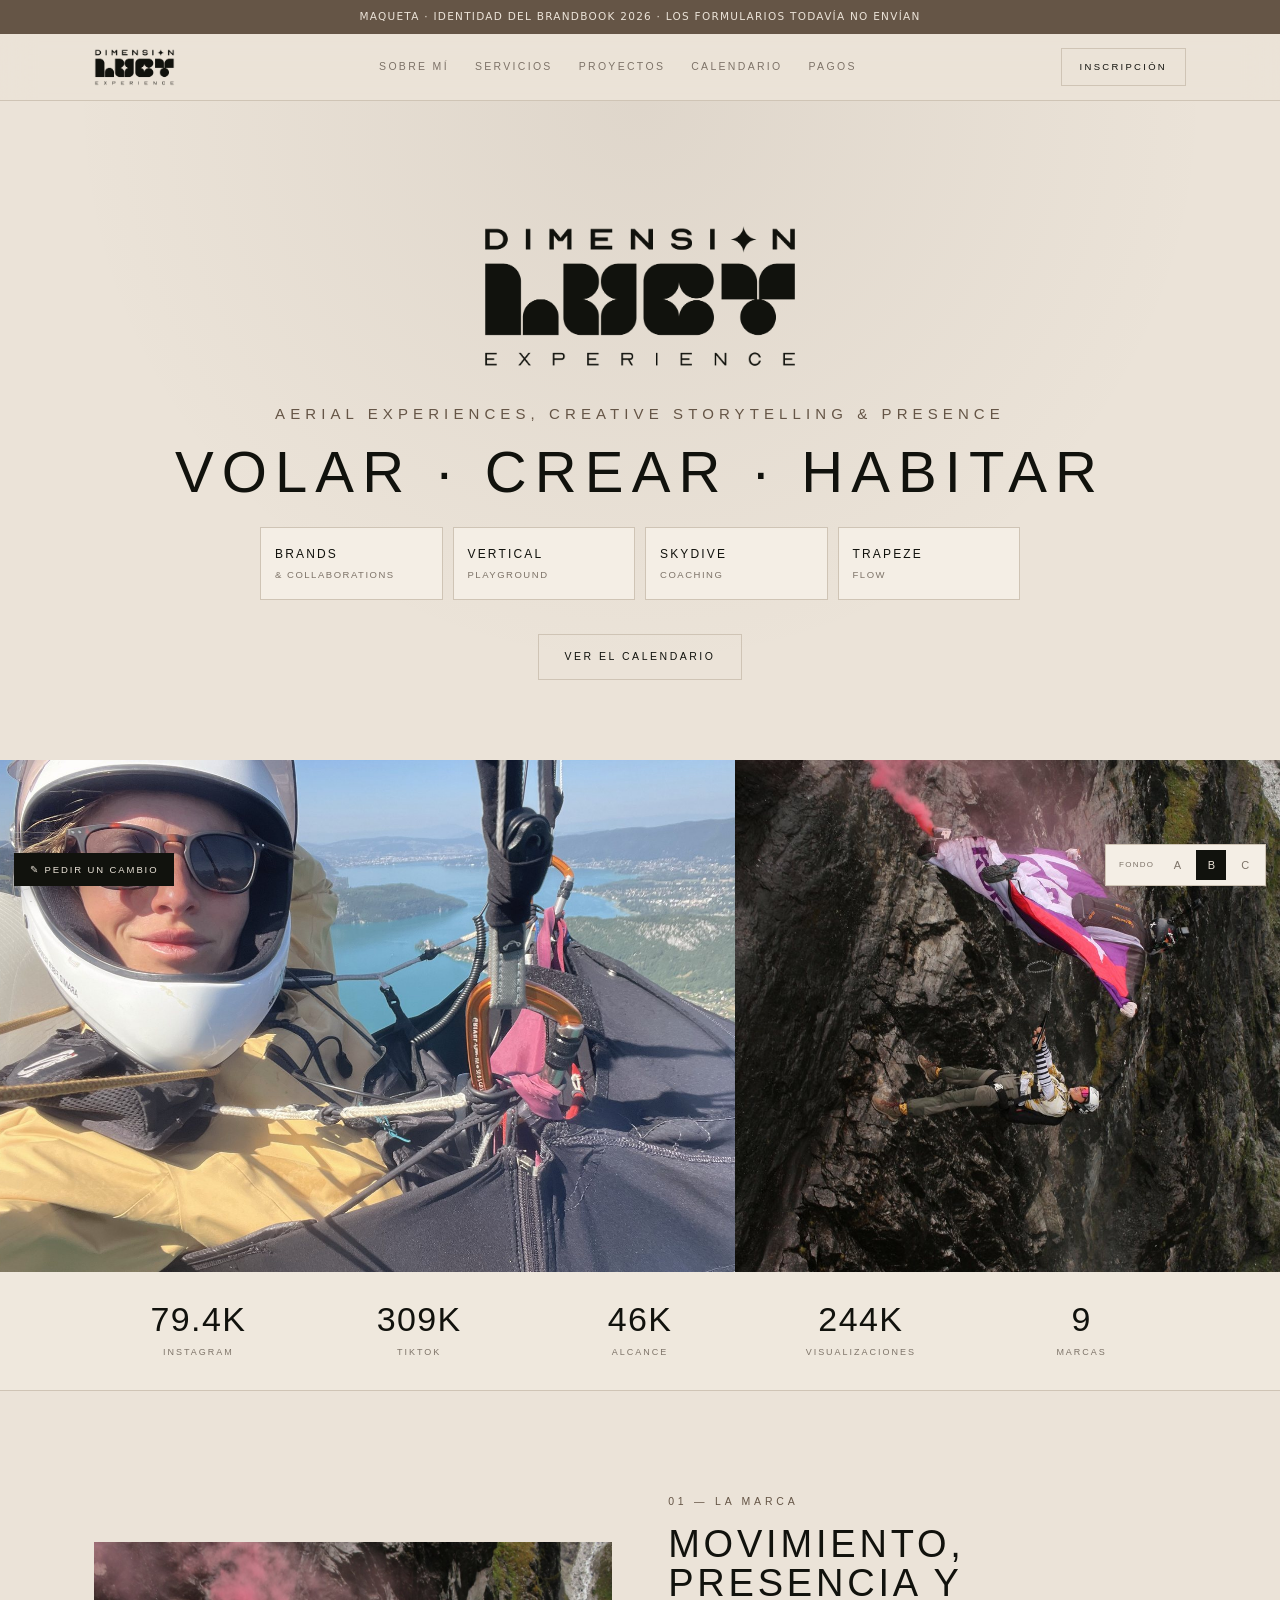
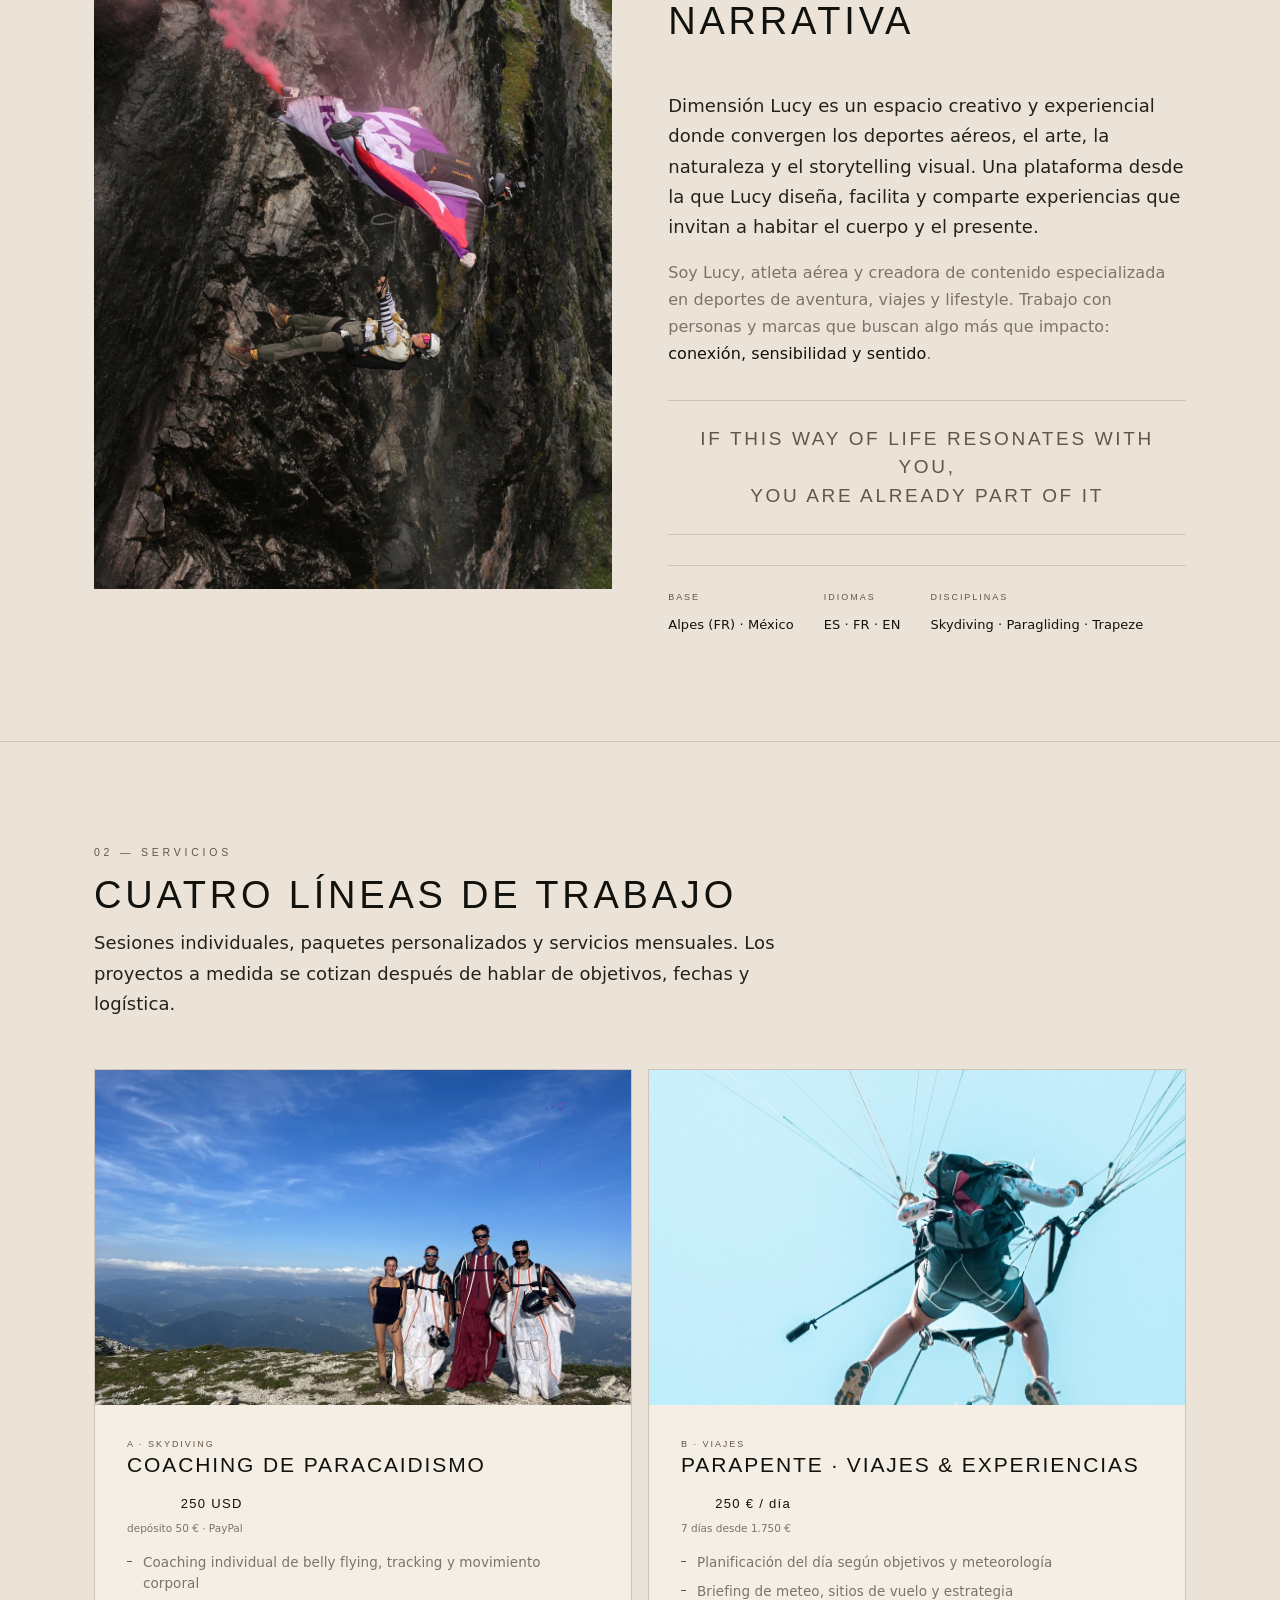
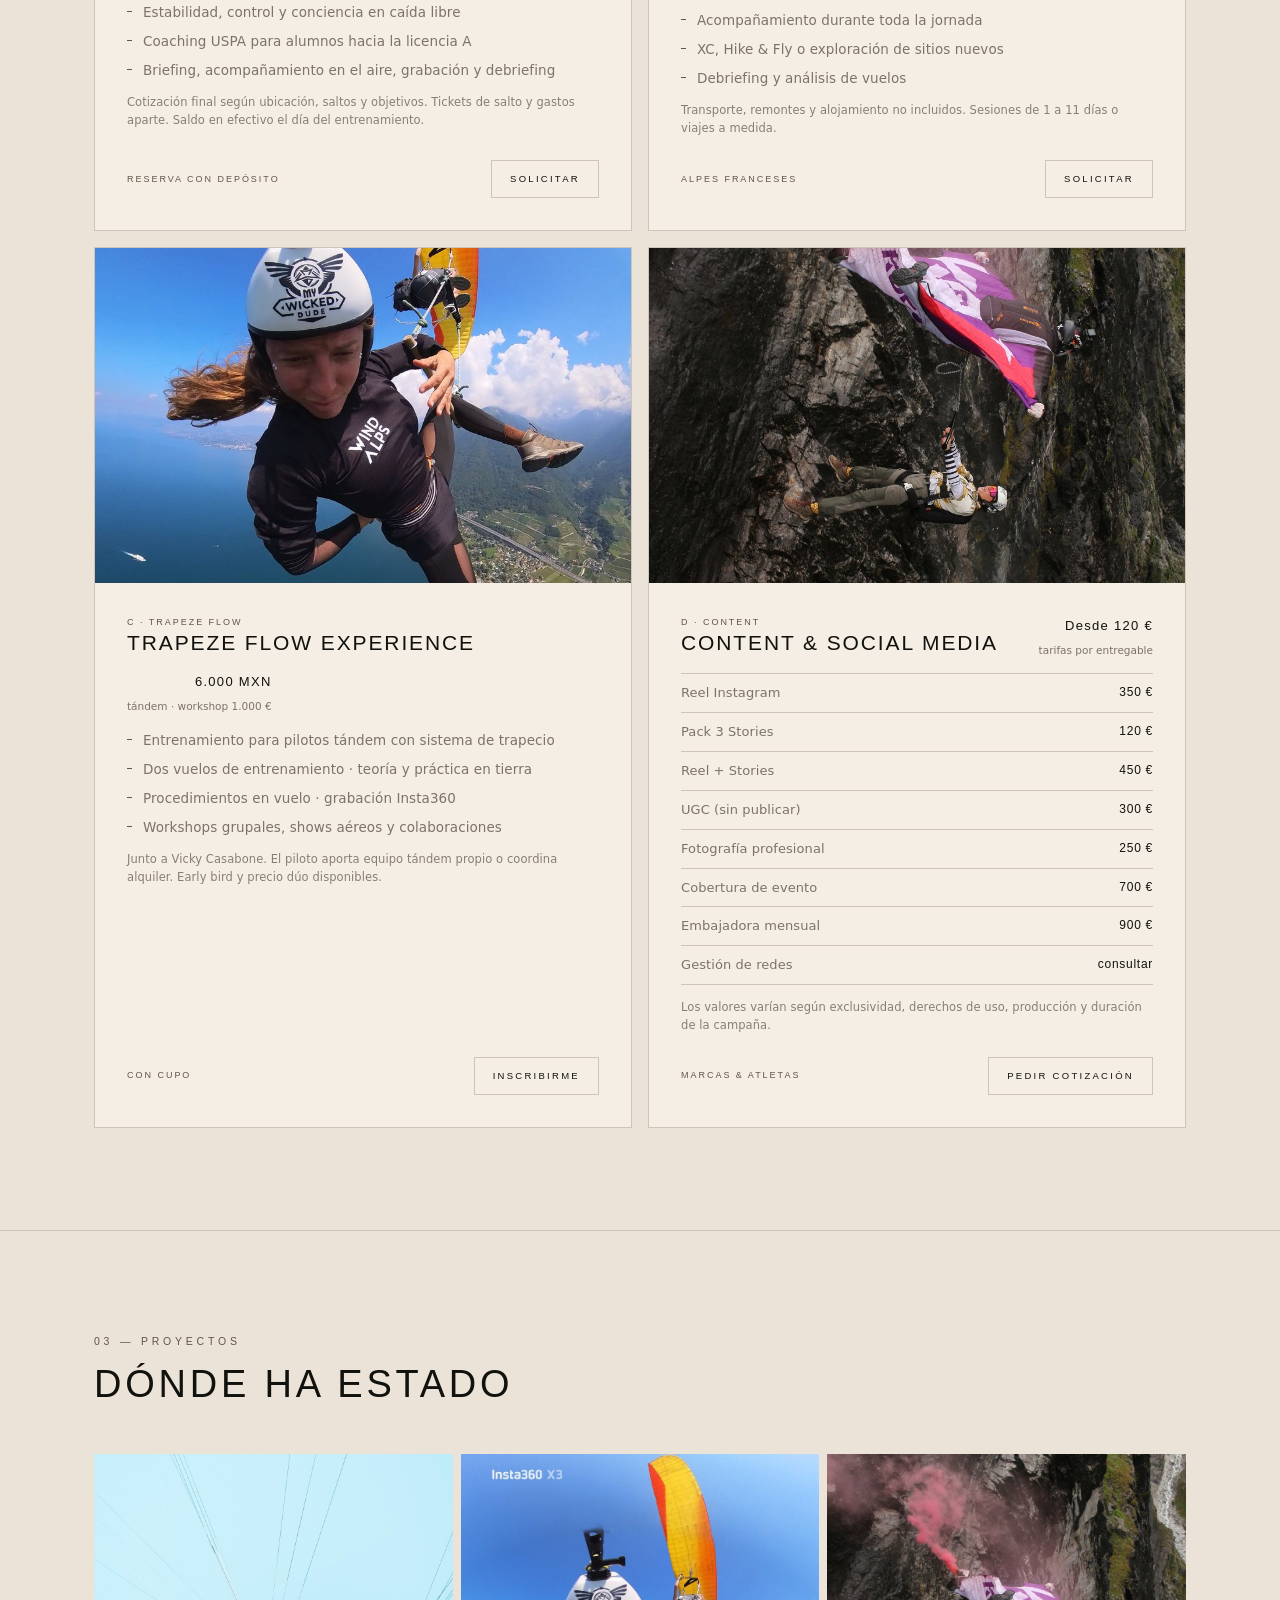
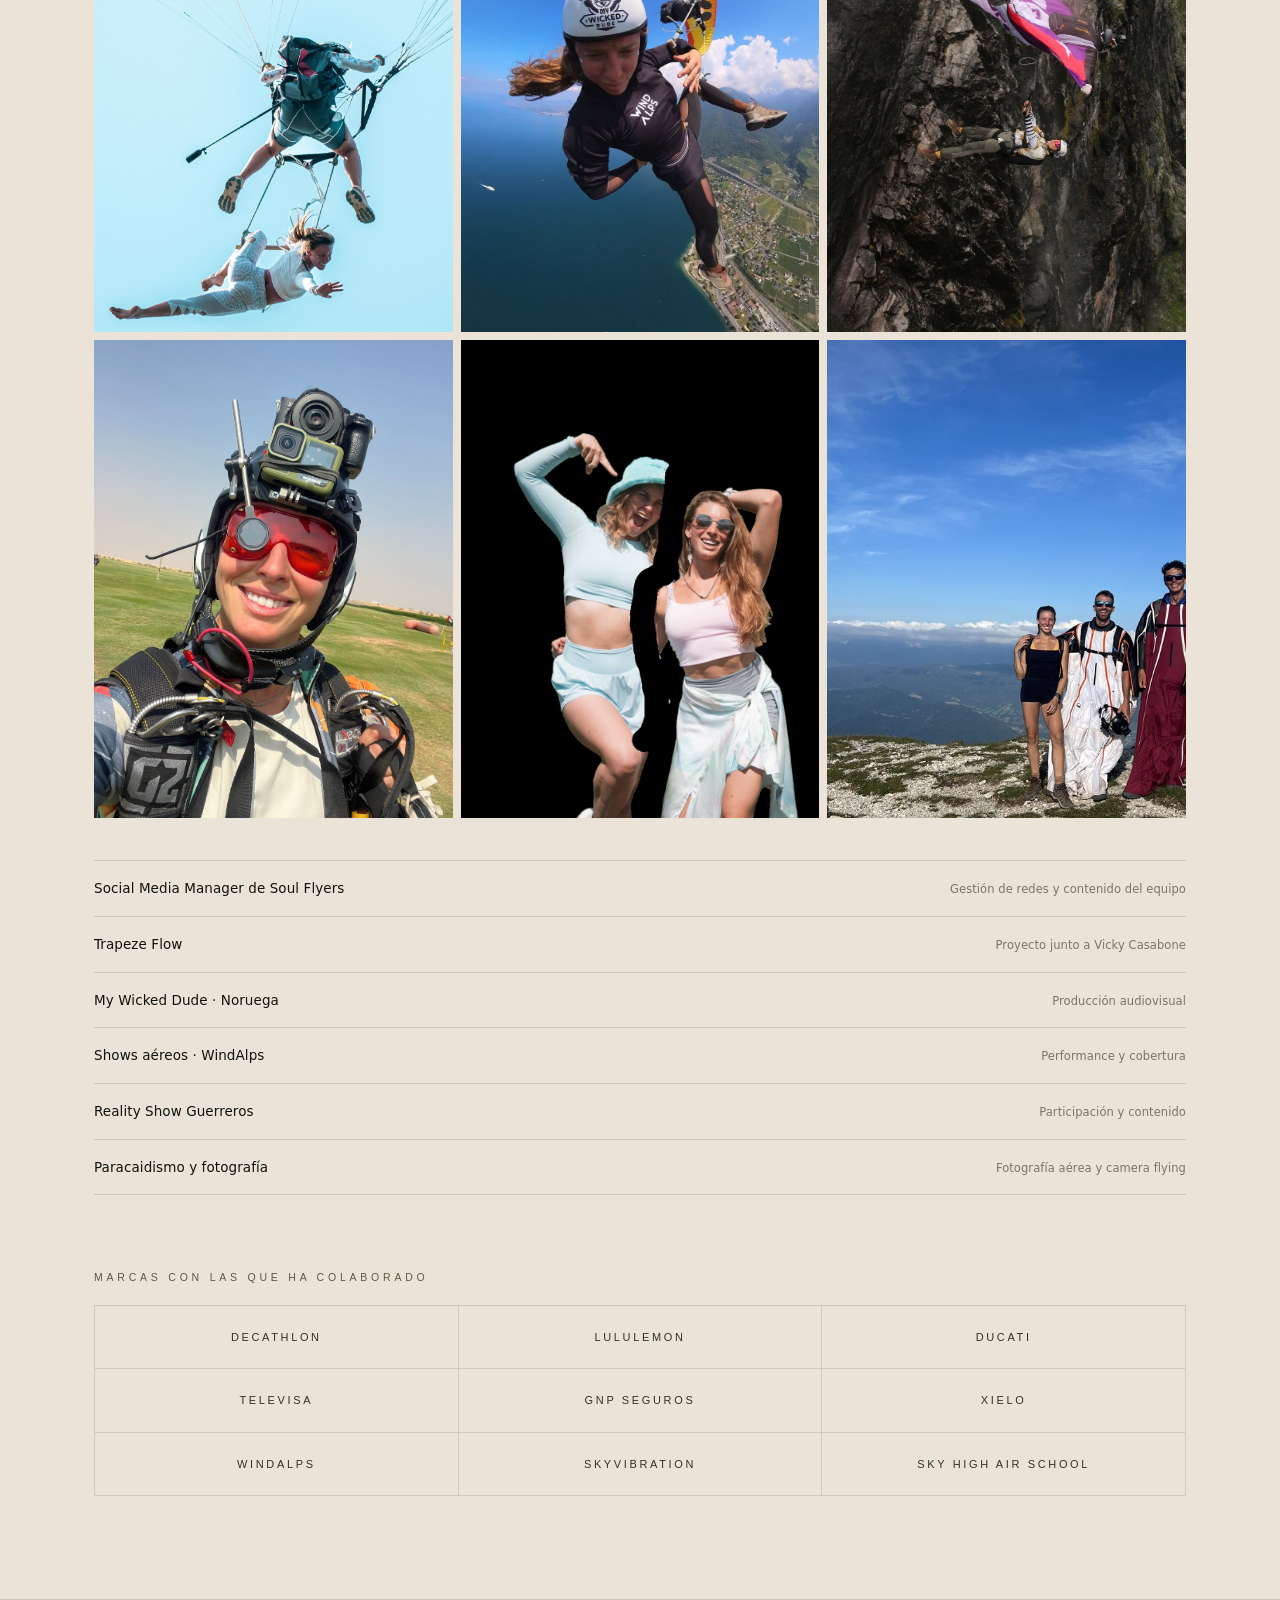
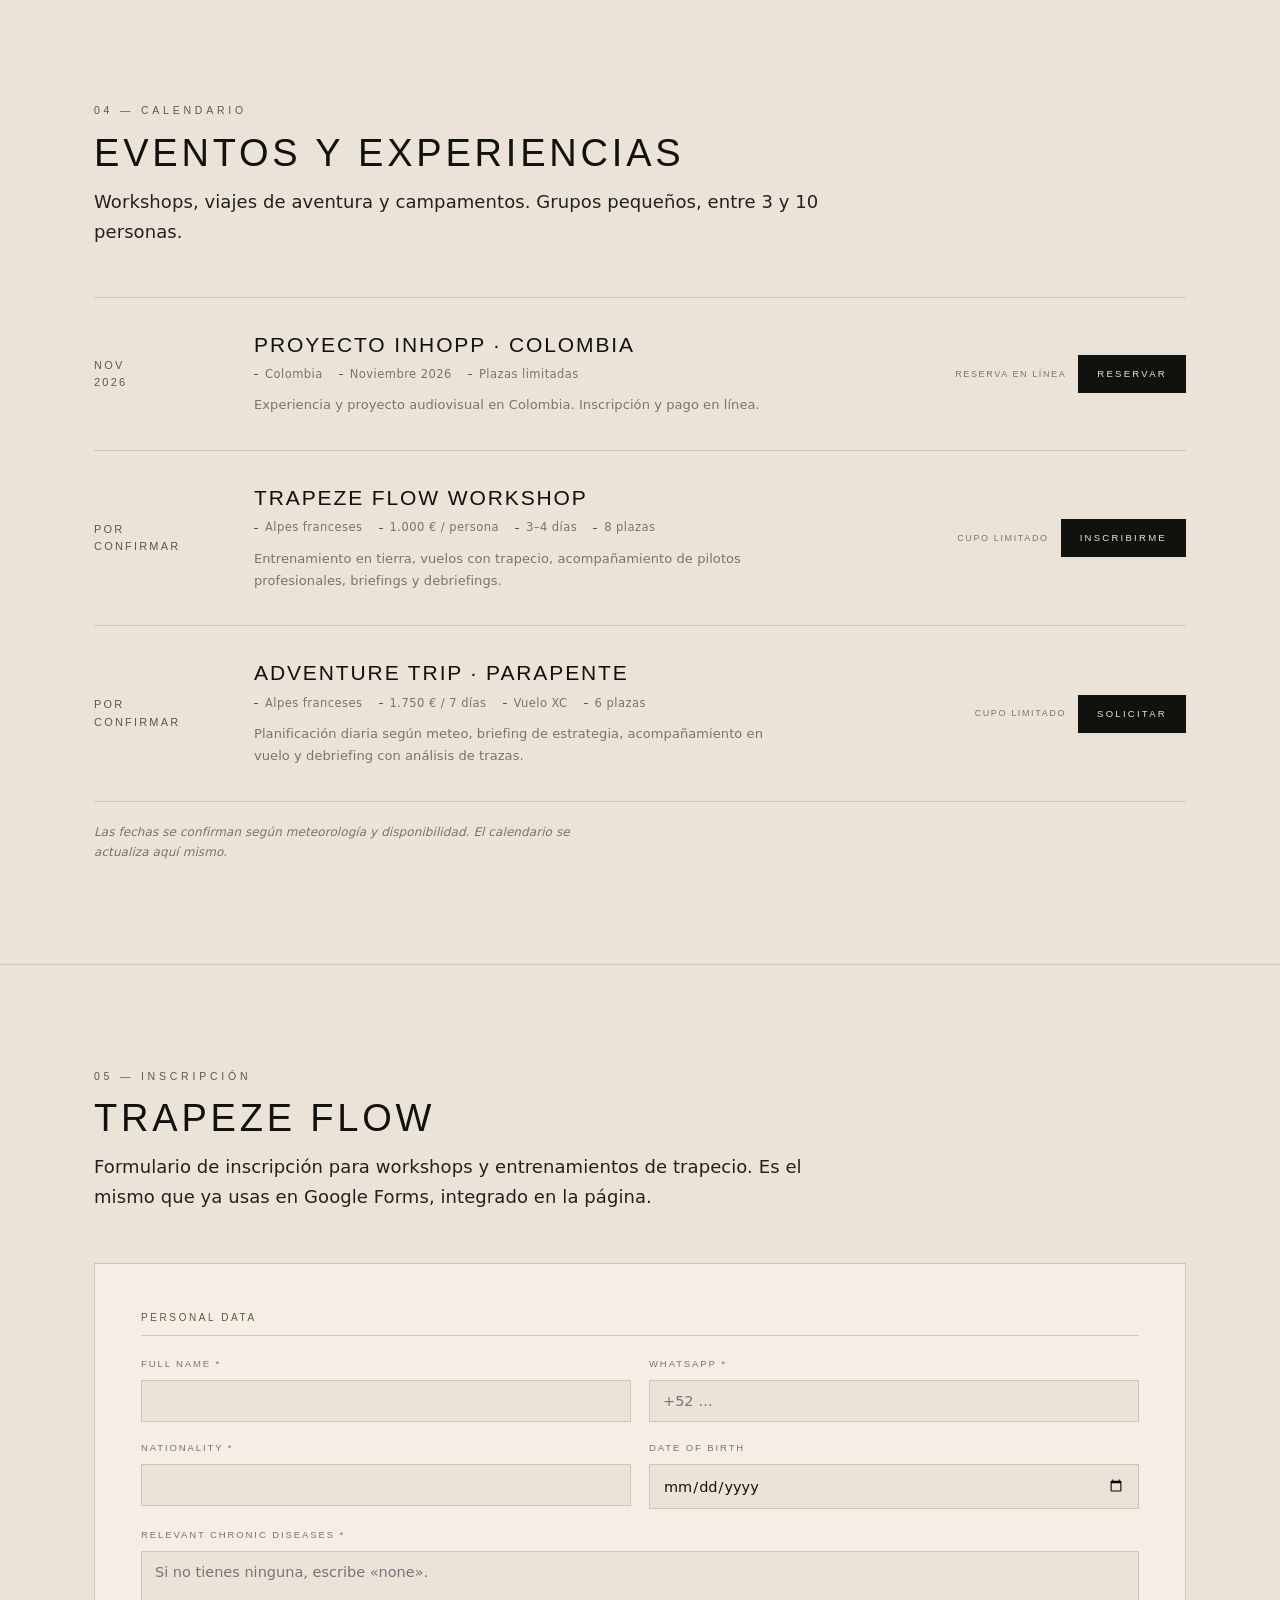
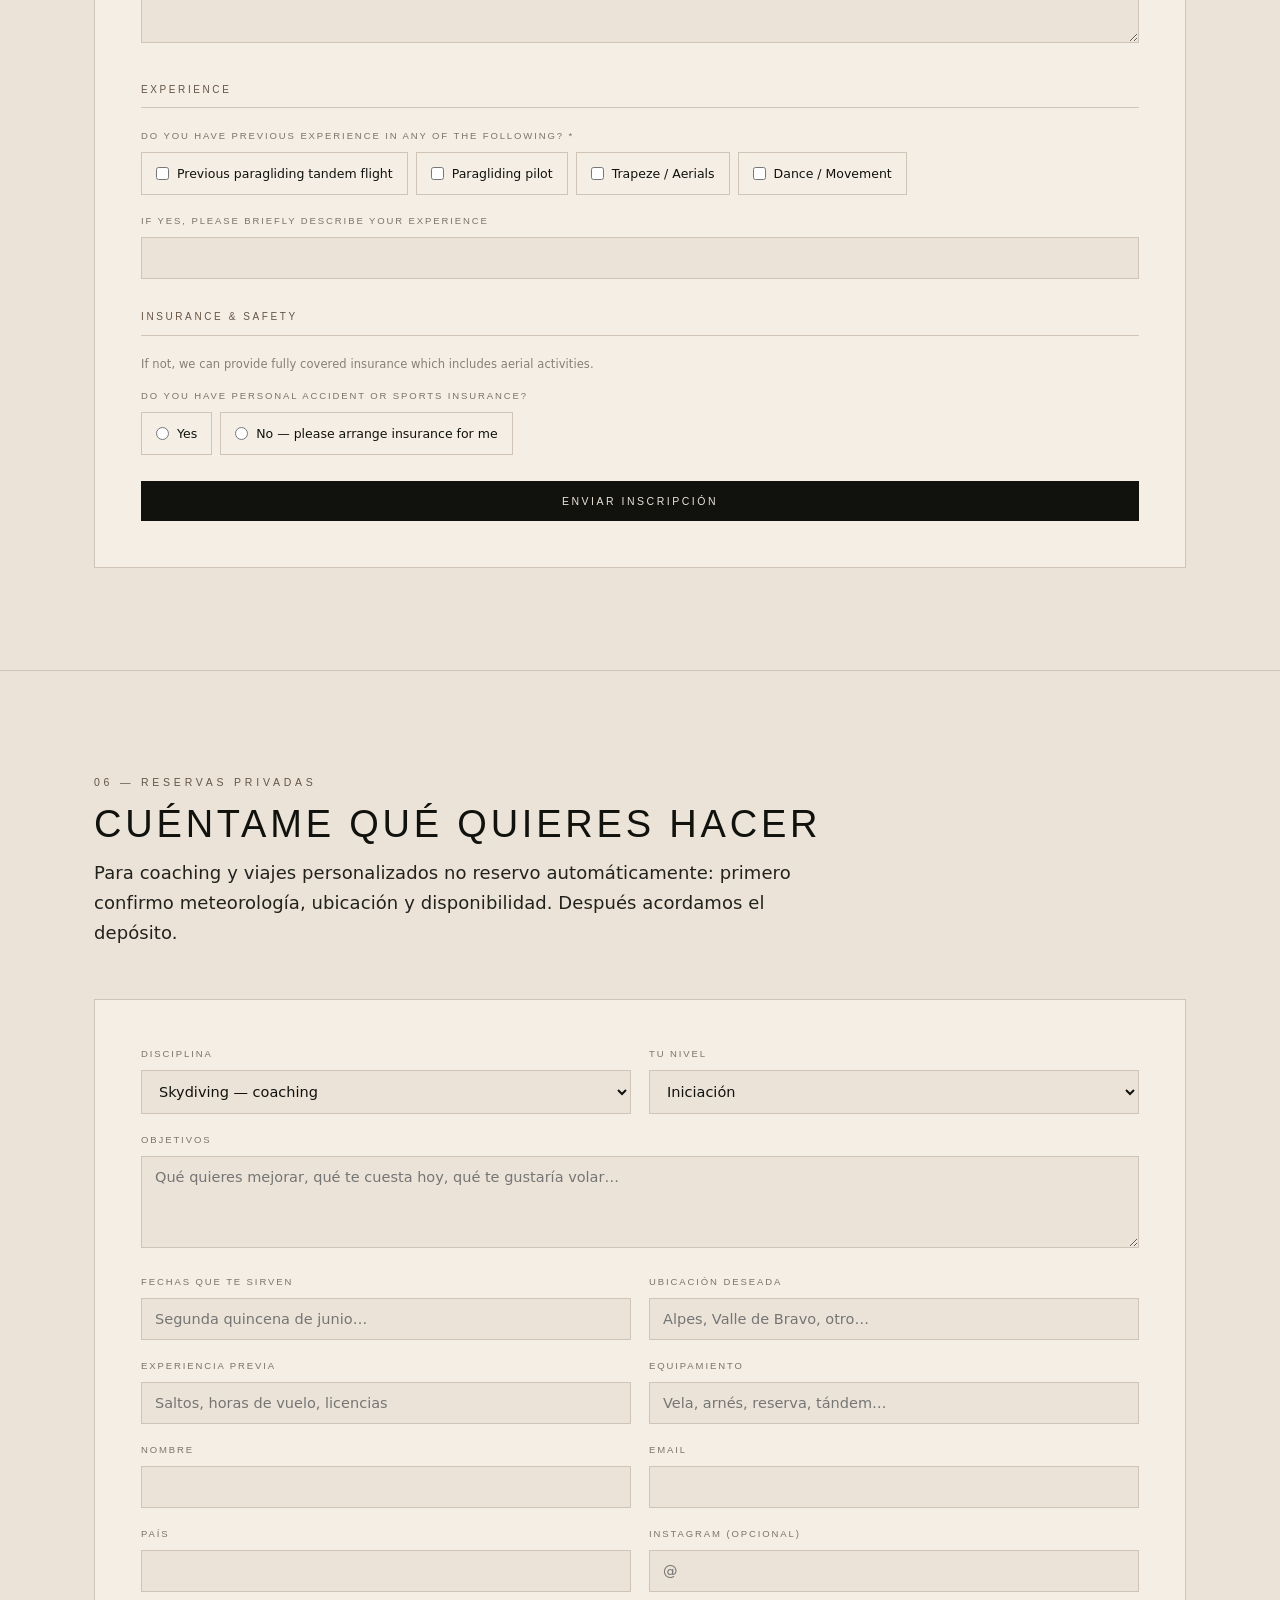
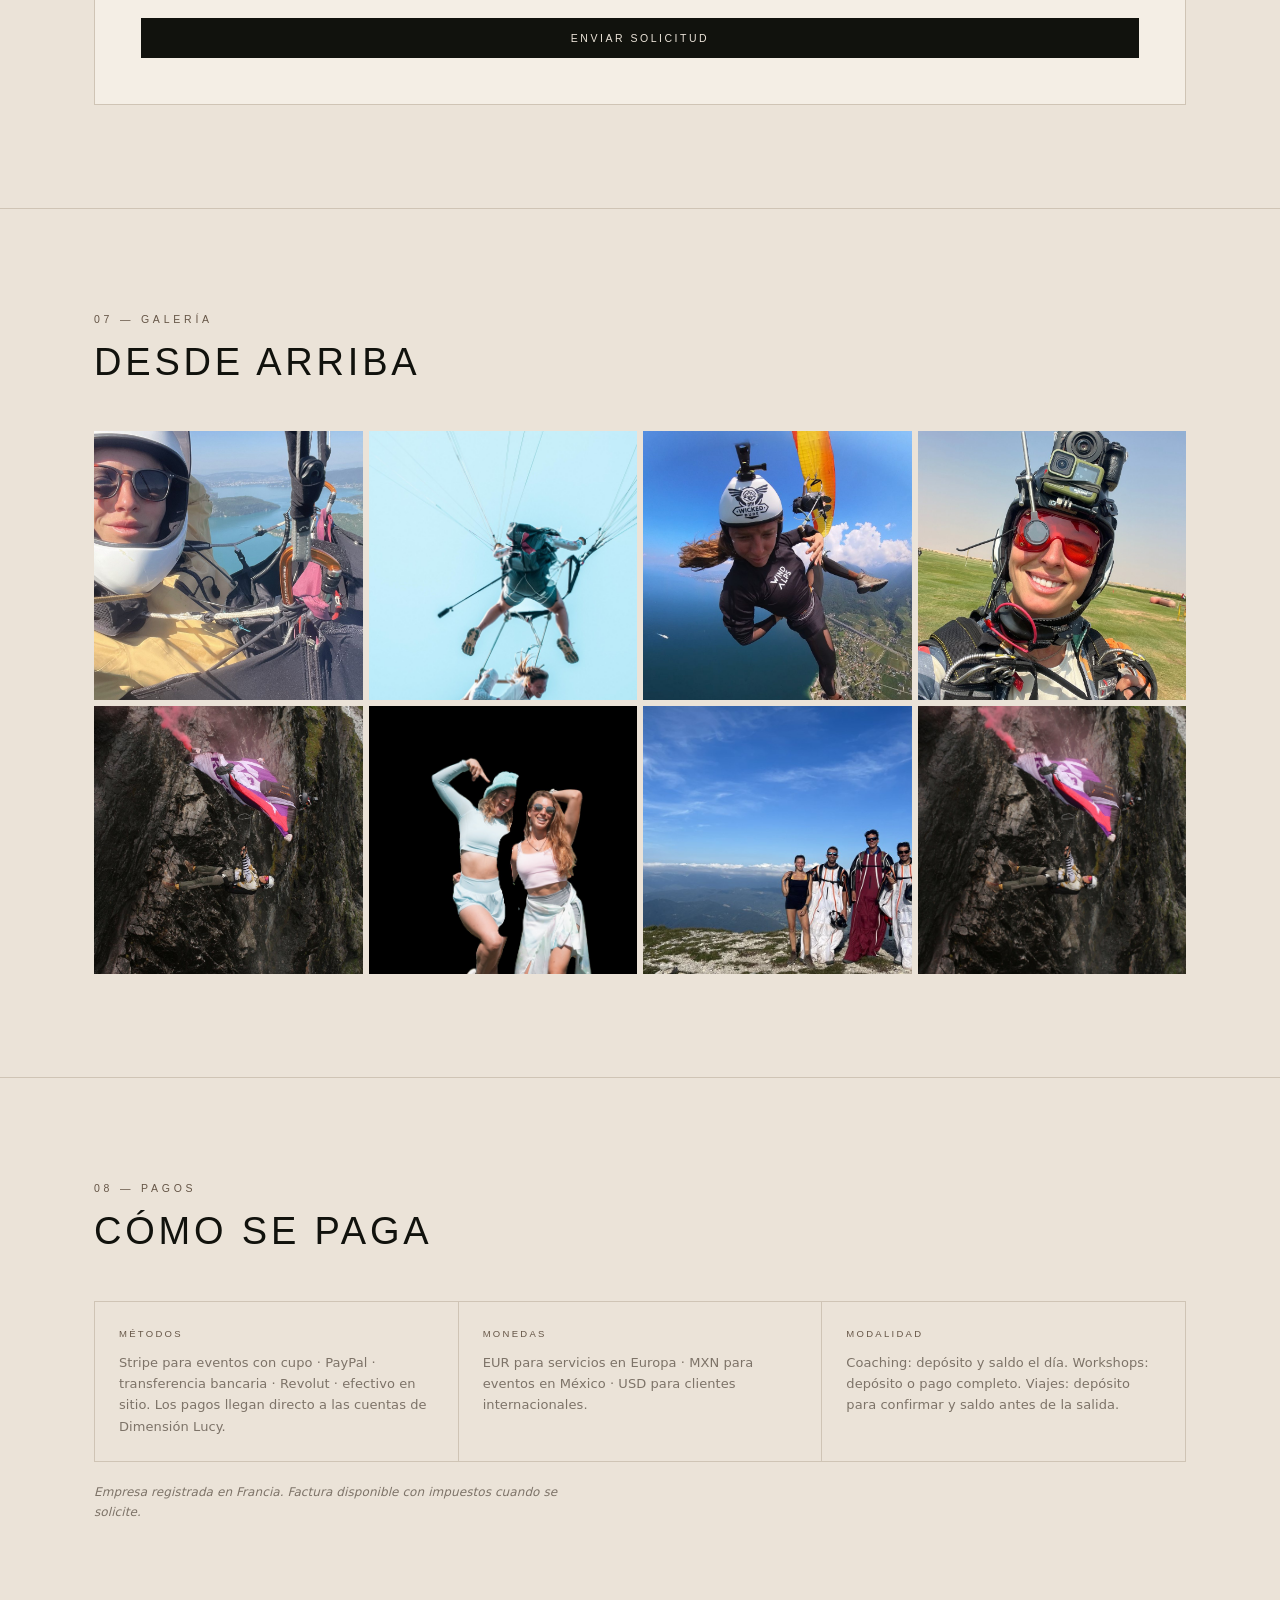
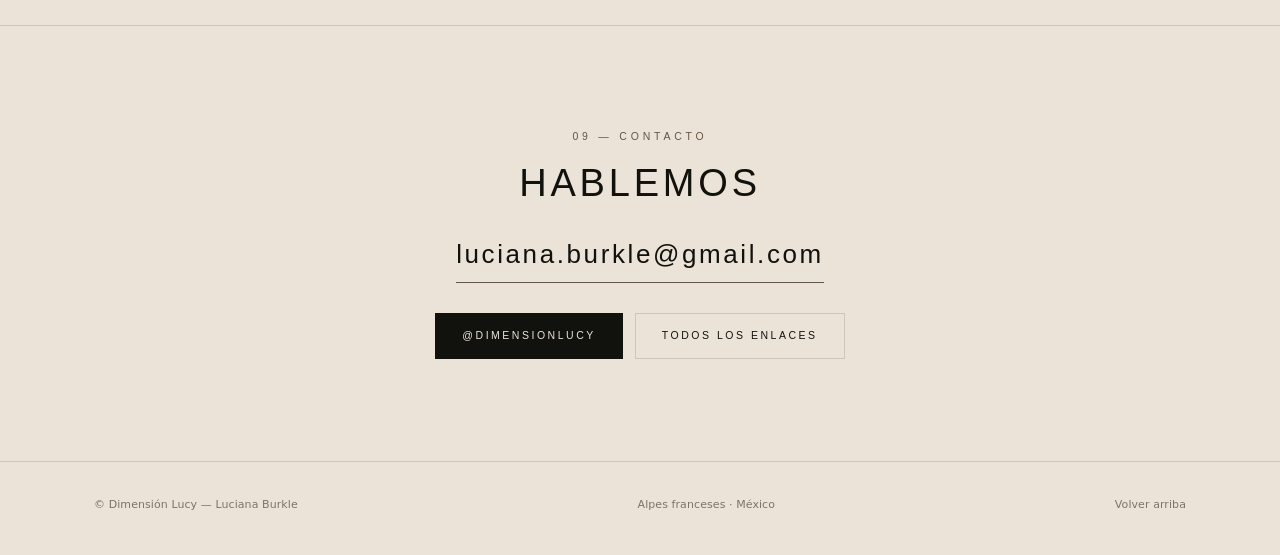
==== index.html @ 1d8564b8 "Ventana de Lu: conversacion con respuestas del asistente y refresco automatico" ====
<!DOCTYPE html>
<html lang="es">
<head>
<meta charset="UTF-8">
<meta name="viewport" content="width=device-width, initial-scale=1, viewport-fit=cover">
<title>Dimensión Lucy — Aerial experiences, creative storytelling &amp; presence</title>
<meta name="description" content="Dimensión Lucy — Luciana Burkle. Atleta aérea y creadora de contenido: Brands &amp; Collaborations, Vertical Playground, Skydive Coaching y Trapeze Flow. Alpes franceses y México.">
<link rel="icon" href="assets/lu.jpg">
<style>
*{margin:0;padding:0;box-sizing:border-box;-webkit-tap-highlight-color:transparent}
:root{
  --pad:clamp(20px,5vw,76px); --max:1220px;
  /* Nord = títulos (fallback geométrico del sistema) · Roboto = cuerpo */
  --disp:'Futura','Avenir Next','Jost','Century Gothic',-apple-system,sans-serif;
  --sans:'Roboto',-apple-system,'Segoe UI',system-ui,sans-serif;
  --mono:'SF Mono',ui-monospace,Menlo,monospace;
}
html{scroll-behavior:smooth}
body{background:var(--bg);color:var(--fg);font-family:var(--sans);line-height:1.68;
  -webkit-font-smoothing:antialiased;transition:background .35s,color .35s;letter-spacing:.005em}
img{display:block;max-width:100%}
a{color:inherit;text-decoration:none}
.wrap{max-width:var(--max);margin:0 auto;padding:0 var(--pad)}
.eyebrow{font-family:var(--disp);font-size:10.5px;letter-spacing:.36em;text-transform:uppercase;
  color:var(--ink);font-weight:500}
h1,h2,h3{font-family:var(--disp);font-weight:400;line-height:1.02;letter-spacing:.01em;text-transform:uppercase}
h1{font-size:clamp(30px,5.2vw,58px);letter-spacing:.14em}
h2{font-size:clamp(22px,3.4vw,38px);letter-spacing:.1em}
h3{font-size:clamp(16px,1.9vw,21px);letter-spacing:.09em;line-height:1.2}
p{color:var(--mut)}
b{color:var(--fg);font-weight:500}
.lead{font-size:clamp(15px,1.7vw,18px);color:var(--fg);opacity:.92;max-width:64ch;font-weight:300}
hr.sep{border:none;border-top:1px solid var(--line)}

/* ===== TEMAS (los tres dentro del brandbook) ===== */
body.t-b{--bg:#ebe3d8;--fg:#11120d;--mut:#7d7368;--ink:#655546;--line:#cfc4b5;--card:#f4eee5;--soft:#efe8dd;--onb:#ebe3d8}
body.t-a{--bg:#11120d;--fg:#ebe3d8;--mut:#958b81;--ink:#cfc4b5;--line:#33322a;--card:#191a14;--soft:#171812;--onb:#11120d}
body.t-c{--bg:#f7f3ec;--fg:#11120d;--mut:#8d8378;--ink:#655546;--line:#e2d9cc;--card:#fffdf9;--soft:#f2ece2;--onb:#fffdf9}

/* skip bar */
.mock{background:var(--ink);color:var(--onb);font-family:var(--sans);font-size:10.5px;font-weight:400;
  letter-spacing:.12em;text-align:center;padding:8px 12px;position:relative;z-index:60;text-transform:uppercase}

/* ===== NAV ===== */
.nav{position:sticky;top:0;z-index:50;backdrop-filter:blur(16px);
  background:color-mix(in srgb,var(--bg) 90%,transparent);border-bottom:1px solid var(--line)}
.navin{max-width:var(--max);margin:0 auto;padding:14px var(--pad);display:flex;
  align-items:center;justify-content:space-between;gap:18px}
.brand img{height:38px;width:auto}
body.t-a .brand img{content:url(assets/logo-light.png?v=3)}
.navlinks{display:none;gap:26px;font-family:var(--disp);font-size:10.5px;letter-spacing:.22em;
  text-transform:uppercase;color:var(--mut)}
.navlinks a:hover{color:var(--fg)}
@media(min-width:1020px){.navlinks{display:flex}}
.btn{display:inline-flex;align-items:center;justify-content:center;gap:9px;border-radius:0;
  padding:13px 26px;font-family:var(--disp);font-size:10.5px;font-weight:500;letter-spacing:.24em;
  text-transform:uppercase;border:1px solid var(--fg);background:var(--fg);color:var(--bg);
  cursor:pointer;transition:opacity .2s,background .2s,color .2s}
.btn:hover{opacity:.82}
.btn.ghost{background:transparent;color:var(--fg);border-color:var(--line)}
.btn.ghost:hover{border-color:var(--fg);opacity:1}
.btn.sm{padding:10px 18px;font-size:9.5px}

/* ===== HERO tipográfico (estilo brandbook) ===== */
.hero{padding:clamp(54px,10vw,120px) 0 clamp(40px,7vw,80px);text-align:center;position:relative;overflow:hidden}
.hero:before{content:'';position:absolute;inset:0;
  background-image:radial-gradient(circle at 50% 0%,color-mix(in srgb,var(--ink) 9%,transparent),transparent 62%)}
.heroin{position:relative;z-index:2;padding:0 var(--pad)}
.hero .logo{height:clamp(78px,13vw,150px);width:auto;margin:0 auto 30px}
body.t-a .hero .logo{content:url(assets/logo-light.png?v=3)}
.hero h1{margin-bottom:22px}
.hero .tag{font-family:var(--disp);font-size:clamp(12px,1.5vw,15px);letter-spacing:.34em;
  text-transform:uppercase;color:var(--ink);margin-bottom:16px}
.hero .lead{margin:0 auto;text-align:center}
.herobtns{display:flex;gap:12px;justify-content:center;flex-wrap:wrap;margin-top:34px}

/* ===== categorías ===== */
.cats{display:grid;grid-template-columns:1fr 1fr;gap:10px;max-width:760px;margin:26px auto 0}
@media(min-width:700px){.cats{grid-template-columns:repeat(4,1fr)}}
.cat{display:flex;flex-direction:column;gap:3px;border:1px solid var(--line);
  padding:16px 14px;text-align:left;background:var(--card);transition:border-color .25s,background .25s}
.cat:hover{border-color:var(--fg);background:var(--soft)}
.cat b{font-family:var(--disp);font-size:12px;letter-spacing:.18em;text-transform:uppercase;
  color:var(--fg);font-weight:500}
.cat span{font-family:var(--disp);font-size:9.5px;letter-spacing:.16em;text-transform:uppercase;
  color:var(--mut)}

/* cinta de fotos */
.band{display:grid;grid-template-columns:1.35fr 1fr;gap:0;height:clamp(240px,40vw,520px)}
@media(max-width:700px){.band{grid-template-columns:1fr;height:clamp(300px,60vw,420px)}
  .band figure:last-child{display:none}}
.band figure{overflow:hidden;position:relative}
.band img{width:100%;height:100%;object-fit:cover}

/* ===== MÉTRICAS ===== */
.metrics{border-bottom:1px solid var(--line);background:var(--soft)}
.metin{max-width:var(--max);margin:0 auto;padding:30px var(--pad);display:grid;
  grid-template-columns:repeat(2,1fr);gap:24px 12px;text-align:center}
@media(min-width:840px){.metin{grid-template-columns:repeat(5,1fr)}}
.met b{display:block;font-family:var(--disp);font-size:clamp(22px,3vw,34px);line-height:1;
  color:var(--fg);letter-spacing:.04em}
.met span{font-family:var(--disp);font-size:9px;letter-spacing:.22em;text-transform:uppercase;
  color:var(--mut);display:block;margin-top:9px}

/* ===== SECCIONES ===== */
section{padding:clamp(52px,8vw,110px) 0}
.shead{display:flex;flex-direction:column;gap:14px;margin-bottom:clamp(26px,4.4vw,50px);max-width:74ch}
.grid2{display:grid;grid-template-columns:1fr;gap:clamp(26px,4.4vw,58px);align-items:center}
@media(min-width:880px){.grid2{grid-template-columns:1fr 1fr}}
.sobreimg{aspect-ratio:4/5;overflow:hidden;background:var(--soft)}
.sobreimg img{width:100%;height:100%;object-fit:cover}
.sobremeta{display:flex;gap:30px;flex-wrap:wrap;margin-top:30px;padding-top:24px;border-top:1px solid var(--line)}
.sobremeta b{display:block;font-family:var(--disp);font-size:9px;letter-spacing:.22em;
  color:var(--ink);margin-bottom:6px;text-transform:uppercase}
.sobremeta span{font-size:13px;color:var(--fg)}
.quote{margin-top:32px;font-family:var(--disp);font-size:clamp(14px,1.9vw,19px);line-height:1.5;
  letter-spacing:.14em;text-transform:uppercase;color:var(--ink);text-align:center;
  padding:24px 0;border-top:1px solid var(--line);border-bottom:1px solid var(--line)}

/* ===== SERVICIOS ===== */
.serv{display:grid;grid-template-columns:1fr;gap:16px}
@media(min-width:800px){.serv{grid-template-columns:1fr 1fr}}
.card{background:var(--card);border:1px solid var(--line);display:flex;flex-direction:column;
  transition:border-color .25s}
.card:hover{border-color:var(--ink)}
.cardimg{aspect-ratio:16/10;overflow:hidden;background:var(--soft)}
.cardimg img{width:100%;height:100%;object-fit:cover;transition:transform .7s}
.card:hover .cardimg img{transform:scale(1.035)}
.cardbody{padding:clamp(22px,2.8vw,32px);display:flex;flex-direction:column;gap:14px;flex:1}
.cardtop{display:flex;align-items:flex-start;justify-content:space-between;gap:16px;flex-wrap:wrap}
.price{font-family:var(--disp);font-size:13px;letter-spacing:.1em;color:var(--fg);white-space:nowrap;text-align:right}
.price small{display:block;font-family:var(--sans);font-size:10.5px;color:var(--mut);
  letter-spacing:0;margin-top:5px;font-weight:300;text-transform:none}
.includes{list-style:none;display:flex;flex-direction:column;gap:8px;font-size:13.5px;
  color:var(--mut);font-weight:300}
.includes li{padding-left:16px;position:relative;line-height:1.55}
.includes li:before{content:'';position:absolute;left:0;top:9px;width:5px;height:1px;background:var(--ink)}
.rates{list-style:none;font-size:13px;color:var(--mut);border-top:1px solid var(--line);font-weight:300}
.rates li{display:flex;justify-content:space-between;gap:12px;padding:8px 0;border-bottom:1px solid var(--line)}
.rates li b{font-family:var(--disp);font-size:12px;color:var(--fg);white-space:nowrap;letter-spacing:.06em}
.cardfoot{margin-top:auto;padding-top:8px;display:flex;align-items:center;
  justify-content:space-between;gap:12px;flex-wrap:wrap}
.tag{font-family:var(--disp);font-size:9px;letter-spacing:.22em;text-transform:uppercase;color:var(--ink)}
.fineprint{font-size:11.5px;color:var(--mut);opacity:.9;line-height:1.55;font-weight:300}

/* ===== PROYECTOS ===== */
.proj{display:grid;grid-template-columns:repeat(2,1fr);gap:8px}
@media(min-width:800px){.proj{grid-template-columns:repeat(3,1fr)}}
.pcard{overflow:hidden;aspect-ratio:3/4;background:var(--soft)}
.pcard img{width:100%;height:100%;object-fit:cover;transition:transform .7s}
.pcard:hover img{transform:scale(1.04)}
.plist{list-style:none;margin-top:clamp(26px,3.6vw,42px);border-top:1px solid var(--line)}
.plist li{display:flex;justify-content:space-between;gap:20px;flex-wrap:wrap;
  padding:16px 0;border-bottom:1px solid var(--line);font-size:13.5px;align-items:baseline}
.plist li span{font-size:11.5px;color:var(--mut);font-weight:300}

/* ===== MARCAS ===== */
.marcas{display:grid;grid-template-columns:repeat(2,1fr);gap:0;border-top:1px solid var(--line);border-left:1px solid var(--line)}
@media(min-width:720px){.marcas{grid-template-columns:repeat(3,1fr)}}
.mar{border-right:1px solid var(--line);border-bottom:1px solid var(--line);padding:22px 16px;
  font-family:var(--disp);font-size:11px;letter-spacing:.24em;text-transform:uppercase;
  color:var(--fg);text-align:center;opacity:.85}
.mar:hover{opacity:1;background:var(--soft)}

/* ===== CALENDARIO ===== */
.events{border-top:1px solid var(--line)}
.ev{display:grid;grid-template-columns:1fr;gap:14px;padding:clamp(22px,3.2vw,34px) 0;
  border-bottom:1px solid var(--line);align-items:center;transition:background .25s}
@media(min-width:840px){.ev{grid-template-columns:130px 1fr auto;gap:30px}}
.ev:hover{background:var(--soft)}
.evdate{font-family:var(--disp);font-size:11px;letter-spacing:.2em;color:var(--ink);
  text-transform:uppercase;line-height:1.6}
.evinfo h3{margin-bottom:8px}
.evmeta{display:flex;gap:16px;flex-wrap:wrap;font-size:11.5px;color:var(--mut);margin-top:8px;
  font-weight:300;letter-spacing:.04em}
.evmeta span{display:inline-flex;align-items:center;gap:7px}
.evmeta span:before{content:'';width:4px;height:1px;background:var(--ink)}
.evcta{display:flex;align-items:center;gap:12px;flex-wrap:wrap}
.plazas{font-family:var(--disp);font-size:9px;color:var(--mut);letter-spacing:.18em;text-transform:uppercase}
.nota{font-size:12px;color:var(--mut);font-style:italic;margin-top:20px;max-width:64ch;font-weight:300}

/* ===== FORM ===== */
.formcard{background:var(--card);border:1px solid var(--line);padding:clamp(22px,3.6vw,46px)}
.fgrid{display:grid;grid-template-columns:1fr;gap:18px}
@media(min-width:720px){.fgrid.two{grid-template-columns:1fr 1fr}}
.f .sect{font-family:var(--disp);font-size:10px;letter-spacing:.26em;text-transform:uppercase;
  color:var(--ink);padding-bottom:9px;border-bottom:1px solid var(--line);margin:30px 0 20px}
.f .sect:first-child{margin-top:0}
.f label{display:block;font-family:var(--disp);font-size:9.5px;letter-spacing:.2em;
  text-transform:uppercase;color:var(--mut);margin-bottom:8px}
.f input,.f select,.f textarea{width:100%;background:var(--bg);border:1px solid var(--line);
  padding:12px 13px;font-family:var(--sans);font-size:14.5px;color:var(--fg);outline:none;
  transition:border-color .2s;font-weight:300;border-radius:0}
.f input:focus,.f select:focus,.f textarea:focus{border-color:var(--fg)}
.f textarea{min-height:92px;resize:vertical}
.f .opts{display:flex;flex-wrap:wrap;gap:8px}
.f .opts label{display:inline-flex;align-items:center;gap:8px;border:1px solid var(--line);
  padding:10px 14px;cursor:pointer;font-family:var(--sans);font-size:12.5px;letter-spacing:0;
  text-transform:none;color:var(--fg);margin:0;font-weight:300}
.f .opts input{width:auto;margin:0}
.f .opts label:has(input:checked){border-color:var(--fg);background:var(--soft)}
.f button{width:100%;margin-top:26px}
.ok{display:none;margin-top:16px;padding:14px 16px;font-size:13px;
  background:var(--soft);border:1px solid var(--ink);color:var(--fg);font-weight:300}

/* ===== GALERIA ===== */
.gal{display:grid;grid-template-columns:repeat(2,1fr);gap:6px}
@media(min-width:780px){.gal{grid-template-columns:repeat(4,1fr)}}
.gal figure{aspect-ratio:1;overflow:hidden;background:var(--soft)}
.gal img{width:100%;height:100%;object-fit:cover;transition:transform .7s}
.gal figure:hover img{transform:scale(1.05)}

/* ===== PAGOS ===== */
.pay{display:grid;grid-template-columns:1fr;gap:0;margin-top:26px;
  border-top:1px solid var(--line);border-left:1px solid var(--line)}
@media(min-width:780px){.pay{grid-template-columns:repeat(3,1fr)}}
.payitem{border-right:1px solid var(--line);border-bottom:1px solid var(--line);padding:24px}
.payitem b{display:block;font-family:var(--disp);font-size:9.5px;letter-spacing:.24em;
  text-transform:uppercase;color:var(--ink);margin-bottom:10px}
.payitem p{font-size:13px;line-height:1.65;font-weight:300}

/* ===== CONTACTO ===== */
.contacto{text-align:center}
.contacto h2{margin-bottom:24px}
.ctabig{display:inline-block;font-family:var(--disp);font-size:clamp(15px,2.6vw,26px);
  letter-spacing:.1em;border-bottom:1px solid var(--ink);padding-bottom:6px;margin:6px 0 30px;
  word-break:break-word}
footer{border-top:1px solid var(--line);padding:34px 0 40px;font-size:11px;color:var(--mut);font-weight:300}
.footin{display:flex;justify-content:space-between;gap:14px;flex-wrap:wrap;align-items:center}

/* switch */
.tswitch{position:fixed;bottom:14px;right:14px;z-index:70;display:flex;gap:4px;
  background:var(--card);border:1px solid var(--line);padding:5px}
.tswitch span{font-family:var(--disp);font-size:8px;letter-spacing:.16em;color:var(--mut);
  align-self:center;padding:0 4px 0 8px;text-transform:uppercase}
.tswitch button{width:30px;height:30px;border:none;cursor:pointer;font-family:var(--disp);
  font-size:11px;background:transparent;color:var(--mut)}
.tswitch button.on{background:var(--fg);color:var(--bg)}

/* ===== ventana "pedir un cambio" ===== */
.pedirbtn{position:fixed;bottom:14px;left:14px;z-index:70;display:inline-flex;align-items:center;gap:8px;
  background:var(--fg);color:var(--bg);border:none;cursor:pointer;padding:11px 16px;
  font-family:var(--disp);font-size:9.5px;letter-spacing:.2em;text-transform:uppercase;
  box-shadow:0 6px 24px rgba(0,0,0,.22)}
.pedirbtn:active{transform:scale(.97)}
.pedir{position:fixed;inset:0;z-index:200;display:none;background:rgba(17,18,13,.55);
  backdrop-filter:blur(3px);padding:16px;overflow:auto}
.pedir.abierto{display:flex;align-items:center;justify-content:center}
.pedirbox{background:var(--bg);color:var(--fg);border:1px solid var(--ink);max-width:520px;width:100%;
  padding:clamp(22px,4vw,34px);position:relative}
.pedirbox h3{font-family:var(--disp);font-size:11px;letter-spacing:.26em;text-transform:uppercase;
  color:var(--ink);margin-bottom:6px}
.pedirbox p{font-size:12.5px;color:var(--mut);font-weight:300;margin-bottom:16px;line-height:1.55}
.pedirbox textarea{width:100%;min-height:130px;background:var(--card);border:1px solid var(--line);
  padding:13px;font-family:var(--sans);font-size:14.5px;color:var(--fg);outline:none;resize:vertical;
  font-weight:300;border-radius:0}
.pedirbox textarea:focus{border-color:var(--fg)}
.pedirbox .pedirclave{width:100%;background:var(--card);border:1px solid var(--line);padding:11px 13px;
  font-family:var(--sans);font-size:13.5px;color:var(--fg);outline:none;margin-bottom:10px;
  font-weight:300;border-radius:0}
.pedirbox .pedirclave:focus{border-color:var(--fg)}
.pedirbox .row{display:flex;gap:10px;margin-top:14px;flex-wrap:wrap}
.pedirbox .row .btn{flex:1;min-width:130px}
.pedircerrar{position:absolute;top:10px;right:12px;background:none;border:none;cursor:pointer;
  font-size:20px;line-height:1;color:var(--mut);padding:4px}
.pedirmsg{display:none;margin-top:14px;font-size:12.5px;color:var(--fg);font-weight:300;
  border-top:1px solid var(--line);padding-top:12px}

/* lista de estado de las peticiones */
.pedirlista{margin-top:14px}
.pedlTit{font-family:var(--disp);font-size:8.5px;letter-spacing:.22em;text-transform:uppercase;
  color:var(--mut);margin-bottom:9px}
.pedl{display:flex;gap:9px;align-items:flex-start;padding:9px 0;border-top:1px solid var(--line)}
.pedlE{flex:0 0 auto;font-family:var(--disp);font-size:7.5px;letter-spacing:.14em;
  text-transform:uppercase;padding:3px 7px;border:1px solid var(--line);color:var(--mut);white-space:nowrap}
.pedlE.aplicado{border-color:#58a700;color:#3d7300;background:#eef8e2}
.pedlE.pendiente{border-color:#d1a400;color:#7a6100;background:#fff8e0}
.pedlE.necesita{border-color:#c76b4a;color:#8c3d1e;background:#fdeee7}
.pedlT{font-size:12px;color:var(--mut);font-weight:300;line-height:1.45;
  display:-webkit-box;-webkit-line-clamp:2;-webkit-box-orient:vertical;overflow:hidden}
.pedlR{font-size:11.5px;color:var(--ink);font-weight:400;margin-top:4px;line-height:1.45}
.pedirlista{max-height:240px;overflow-y:auto}
.msg{margin-bottom:10px}
.msg b{display:block;font-family:var(--disp);font-size:8px;letter-spacing:.2em;text-transform:uppercase;
  color:var(--mut);margin-bottom:3px;font-weight:500}
.msg p{font-size:12.5px;line-height:1.5;font-weight:300;padding:9px 11px;border:1px solid var(--line)}
.msg.lu p{background:var(--soft);color:var(--mut)}
.msg.yo p{background:#eef8e2;border-color:#cde3b4;color:var(--fg)}
.msg.vacio p{background:var(--card);color:var(--mut);font-style:italic}
.msg .pedlE{margin-top:5px;display:inline-block}
@media(max-width:700px){.pedirbtn{padding:9px 13px;font-size:8.5px;bottom:10px;left:10px}}
@media(max-width:700px){.tswitch{transform:scale(.78);transform-origin:100% 100%;opacity:.75}}
</style>
</head>
<body class="t-b">

<div class="mock">Maqueta · identidad del brandbook 2026 · los formularios todavía no envían</div>

<nav class="nav">
  <div class="navin">
    <a class="brand" href="#top"><img src="assets/logo.png?v=3" alt="Dimensión Lucy"></a>
    <div class="navlinks">
      <a href="#sobre">Sobre mí</a><a href="#servicios">Servicios</a>
      <a href="#proyectos">Proyectos</a><a href="#calendario">Calendario</a><a href="#pagos">Pagos</a>
    </div>
    <a class="btn sm ghost" href="#trapeze">Inscripción</a>
  </div>
</nav>

<main id="top">

  <header class="hero">
    <div class="heroin">
      <img class="logo" src="assets/logo.png?v=3" alt="Dimensión Lucy">
      <div class="tag">Aerial experiences, creative storytelling &amp; presence</div>
      <h1>Volar · Crear · Habitar</h1>
      <nav class="cats" aria-label="Categorías de Dimensión Lucy">
        <a class="cat" href="brands.html"><b>Brands</b><span>&amp; Collaborations</span></a>
        <a class="cat" href="vertical.html"><b>Vertical</b><span>Playground</span></a>
        <a class="cat" href="skydive.html"><b>Skydive</b><span>Coaching</span></a>
        <a class="cat" href="trapeze.html"><b>Trapeze</b><span>Flow</span></a>
      </nav>
      <div class="herobtns">
        <a class="btn ghost" href="#calendario">Ver el calendario</a>
      </div>
    </div>
  </header>

  <div class="band">
    <figure><img src="assets/hero.jpg" alt="Luciana Burkle en vuelo"></figure>
    <figure><img src="assets/pr2.jpg" alt=""></figure>
  </div>

  <div class="metrics">
    <div class="metin">
      <div class="met"><b>79.4K</b><span>Instagram</span></div>
      <div class="met"><b>309K</b><span>TikTok</span></div>
      <div class="met"><b>46K</b><span>Alcance</span></div>
      <div class="met"><b>244K</b><span>Visualizaciones</span></div>
      <div class="met"><b>9</b><span>Marcas</span></div>
    </div>
  </div>

  <section id="sobre">
    <div class="wrap grid2">
      <div class="sobreimg"><img src="assets/sobre.jpg" alt="Luciana Burkle"></div>
      <div>
        <div class="shead">
          <div class="eyebrow">01 — La marca</div>
          <h2>Movimiento, presencia y narrativa</h2>
        </div>
        <p class="lead">Dimensión Lucy es un espacio creativo y experiencial donde convergen los deportes aéreos, el arte, la naturaleza y el storytelling visual. Una plataforma desde la que Lucy diseña, facilita y comparte experiencias que invitan a habitar el cuerpo y el presente.</p>
        <p style="margin-top:18px;max-width:62ch">Soy Lucy, atleta aérea y creadora de contenido especializada en deportes de aventura, viajes y lifestyle. Trabajo con personas y marcas que buscan algo más que impacto: <b>conexión, sensibilidad y sentido</b>.</p>
        <div class="quote">If this way of life resonates with you,<br>you are already part of it</div>
        <div class="sobremeta">
          <div><b>Base</b><span>Alpes (FR) · México</span></div>
          <div><b>Idiomas</b><span>ES · FR · EN</span></div>
          <div><b>Disciplinas</b><span>Skydiving · Paragliding · Trapeze</span></div>
        </div>
      </div>
    </div>
  </section>

  <hr class="sep">

  <section id="servicios">
    <div class="wrap">
      <div class="shead">
        <div class="eyebrow">02 — Servicios</div>
        <h2>Cuatro líneas de trabajo</h2>
        <p class="lead">Sesiones individuales, paquetes personalizados y servicios mensuales. Los proyectos a medida se cotizan después de hablar de objetivos, fechas y logística.</p>
      </div>

      <div class="serv">
        <article class="card">
          <div class="cardimg"><img src="assets/pr6.jpg" alt=""></div>
          <div class="cardbody">
            <div class="cardtop">
              <div><div class="tag">A · Skydiving</div><h3>Coaching de paracaidismo</h3></div>
              <div class="price">250 USD<small>depósito 50 € · PayPal</small></div>
            </div>
            <ul class="includes">
              <li>Coaching individual de belly flying, tracking y movimiento corporal</li>
              <li>Estabilidad, control y conciencia en caída libre</li>
              <li>Coaching USPA para alumnos hacia la licencia A</li>
              <li>Briefing, acompañamiento en el aire, grabación y debriefing</li>
            </ul>
            <p class="fineprint">Cotización final según ubicación, saltos y objetivos. Tickets de salto y gastos aparte. Saldo en efectivo el día del entrenamiento.</p>
            <div class="cardfoot"><span class="tag">Reserva con depósito</span><a class="btn ghost sm" href="#reservas">Solicitar</a></div>
          </div>
        </article>

        <article class="card">
          <div class="cardimg"><img src="assets/pr1.jpg" alt=""></div>
          <div class="cardbody">
            <div class="cardtop">
              <div><div class="tag">B · Viajes</div><h3>Parapente · Viajes &amp; Experiencias</h3></div>
              <div class="price">250 € / día<small>7 días desde 1.750 €</small></div>
            </div>
            <ul class="includes">
              <li>Planificación del día según objetivos y meteorología</li>
              <li>Briefing de meteo, sitios de vuelo y estrategia</li>
              <li>Acompañamiento durante toda la jornada</li>
              <li>XC, Hike &amp; Fly o exploración de sitios nuevos</li>
              <li>Debriefing y análisis de vuelos</li>
            </ul>
            <p class="fineprint">Transporte, remontes y alojamiento no incluidos. Sesiones de 1 a 11 días o viajes a medida.</p>
            <div class="cardfoot"><span class="tag">Alpes franceses</span><a class="btn ghost sm" href="#reservas">Solicitar</a></div>
          </div>
        </article>

        <article class="card">
          <div class="cardimg"><img src="assets/pr3.jpg" alt=""></div>
          <div class="cardbody">
            <div class="cardtop">
              <div><div class="tag">C · Trapeze Flow</div><h3>Trapeze Flow Experience</h3></div>
              <div class="price">6.000 MXN<small>tándem · workshop 1.000 €</small></div>
            </div>
            <ul class="includes">
              <li>Entrenamiento para pilotos tándem con sistema de trapecio</li>
              <li>Dos vuelos de entrenamiento · teoría y práctica en tierra</li>
              <li>Procedimientos en vuelo · grabación Insta360</li>
              <li>Workshops grupales, shows aéreos y colaboraciones</li>
            </ul>
            <p class="fineprint">Junto a Vicky Casabone. El piloto aporta equipo tándem propio o coordina alquiler. Early bird y precio dúo disponibles.</p>
            <div class="cardfoot"><span class="tag">Con cupo</span><a class="btn ghost sm" href="#trapeze">Inscribirme</a></div>
          </div>
        </article>

        <article class="card">
          <div class="cardimg"><img src="assets/pr2.jpg" alt=""></div>
          <div class="cardbody">
            <div class="cardtop">
              <div><div class="tag">D · Content</div><h3>Content &amp; Social Media</h3></div>
              <div class="price">Desde 120 €<small>tarifas por entregable</small></div>
            </div>
            <ul class="rates">
              <li>Reel Instagram <b>350 €</b></li>
              <li>Pack 3 Stories <b>120 €</b></li>
              <li>Reel + Stories <b>450 €</b></li>
              <li>UGC (sin publicar) <b>300 €</b></li>
              <li>Fotografía profesional <b>250 €</b></li>
              <li>Cobertura de evento <b>700 €</b></li>
              <li>Embajadora mensual <b>900 €</b></li>
              <li>Gestión de redes <b>consultar</b></li>
            </ul>
            <p class="fineprint">Los valores varían según exclusividad, derechos de uso, producción y duración de la campaña.</p>
            <div class="cardfoot"><span class="tag">Marcas &amp; atletas</span><a class="btn ghost sm" href="#reservas">Pedir cotización</a></div>
          </div>
        </article>
      </div>
    </div>
  </section>

  <hr class="sep">

  <section id="proyectos">
    <div class="wrap">
      <div class="shead">
        <div class="eyebrow">03 — Proyectos</div>
        <h2>Dónde ha estado</h2>
      </div>
      <div class="proj">
        <figure class="pcard"><img src="assets/pr1.jpg" alt=""></figure>
        <figure class="pcard"><img src="assets/pr3.jpg" alt=""></figure>
        <figure class="pcard"><img src="assets/pr2.jpg" alt=""></figure>
        <figure class="pcard"><img src="assets/pr5.jpg" alt=""></figure>
        <figure class="pcard"><img src="assets/cierre.jpg" alt=""></figure>
        <figure class="pcard"><img src="assets/pr6.jpg" alt=""></figure>
      </div>
      <ul class="plist">
        <li><b>Social Media Manager de Soul Flyers</b><span>Gestión de redes y contenido del equipo</span></li>
        <li><b>Trapeze Flow</b><span>Proyecto junto a Vicky Casabone</span></li>
        <li><b>My Wicked Dude · Noruega</b><span>Producción audiovisual</span></li>
        <li><b>Shows aéreos · WindAlps</b><span>Performance y cobertura</span></li>
        <li><b>Reality Show Guerreros</b><span>Participación y contenido</span></li>
        <li><b>Paracaidismo y fotografía</b><span>Fotografía aérea y camera flying</span></li>
      </ul>

      <div style="margin-top:clamp(46px,6vw,74px)">
        <div class="eyebrow" style="margin-bottom:18px">Marcas con las que ha colaborado</div>
        <div class="marcas">
          <div class="mar">Decathlon</div><div class="mar">lululemon</div><div class="mar">Ducati</div>
          <div class="mar">Televisa</div><div class="mar">GNP Seguros</div><div class="mar">XIELO</div>
          <div class="mar">WindAlps</div><div class="mar">SkyVibration</div><div class="mar">Sky High Air School</div>
        </div>
      </div>
    </div>
  </section>

  <hr class="sep">

  <section id="calendario">
    <div class="wrap">
      <div class="shead">
        <div class="eyebrow">04 — Calendario</div>
        <h2>Eventos y experiencias</h2>
        <p class="lead">Workshops, viajes de aventura y campamentos. Grupos pequeños, entre 3 y 10 personas.</p>
      </div>
      <div class="events">
        <article class="ev">
          <div class="evdate">Nov<br>2026</div>
          <div class="evinfo">
            <h3>Proyecto INHOPP · Colombia</h3>
            <div class="evmeta"><span>Colombia</span><span>Noviembre 2026</span><span>Plazas limitadas</span></div>
            <p style="font-size:13px;margin-top:10px;max-width:62ch;font-weight:300">Experiencia y proyecto audiovisual en Colombia. Inscripción y pago en línea.</p>
          </div>
          <div class="evcta"><span class="plazas">Reserva en línea</span><a class="btn sm" href="https://buy.stripe.com/eVq6oJ4Z9e8y5RR21Ggbm0g" target="_blank" rel="noopener">Reservar</a></div>
        </article>
        <article class="ev">
          <div class="evdate">Por<br>confirmar</div>
          <div class="evinfo">
            <h3>Trapeze Flow Workshop</h3>
            <div class="evmeta"><span>Alpes franceses</span><span>1.000 € / persona</span><span>3–4 días</span><span>8 plazas</span></div>
            <p style="font-size:13px;margin-top:10px;max-width:62ch;font-weight:300">Entrenamiento en tierra, vuelos con trapecio, acompañamiento de pilotos profesionales, briefings y debriefings.</p>
          </div>
          <div class="evcta"><span class="plazas">Cupo limitado</span><a class="btn sm" href="#trapeze">Inscribirme</a></div>
        </article>
        <article class="ev">
          <div class="evdate">Por<br>confirmar</div>
          <div class="evinfo">
            <h3>Adventure Trip · Parapente</h3>
            <div class="evmeta"><span>Alpes franceses</span><span>1.750 € / 7 días</span><span>Vuelo XC</span><span>6 plazas</span></div>
            <p style="font-size:13px;margin-top:10px;max-width:62ch;font-weight:300">Planificación diaria según meteo, briefing de estrategia, acompañamiento en vuelo y debriefing con análisis de trazas.</p>
          </div>
          <div class="evcta"><span class="plazas">Cupo limitado</span><a class="btn sm" href="#reservas">Solicitar</a></div>
        </article>
      </div>
      <p class="nota">Las fechas se confirman según meteorología y disponibilidad. El calendario se actualiza aquí mismo.</p>
    </div>
  </section>

  <hr class="sep">

  <!-- INSCRIPCION TRAPEZE (su formulario real) -->
  <section id="trapeze">
    <div class="wrap">
      <div class="shead">
        <div class="eyebrow">05 — Inscripción</div>
        <h2>Trapeze Flow</h2>
        <p class="lead">Formulario de inscripción para workshops y entrenamientos de trapecio. Es el mismo que ya usas en Google Forms, integrado en la página.</p>
      </div>

      <form class="f formcard" onsubmit="return fake(event)">
        <div class="sect">Personal data</div>
        <div class="fgrid two">
          <div><label>Full name *</label><input type="text" required></div>
          <div><label>WhatsApp *</label><input type="tel" required placeholder="+52 …"></div>
          <div><label>Nationality *</label><input type="text" required></div>
          <div><label>Date of birth</label><input type="date"></div>
        </div>
        <div class="fgrid" style="margin-top:18px">
          <div><label>Relevant chronic diseases *</label><textarea required placeholder="Si no tienes ninguna, escribe «none»."></textarea></div>
        </div>

        <div class="sect">Experience</div>
        <label>Do you have previous experience in any of the following? *</label>
        <div class="opts">
          <label><input type="checkbox"> Previous paragliding tandem flight</label>
          <label><input type="checkbox"> Paragliding pilot</label>
          <label><input type="checkbox"> Trapeze / Aerials</label>
          <label><input type="checkbox"> Dance / Movement</label>
        </div>
        <div class="fgrid" style="margin-top:18px">
          <div><label>If yes, please briefly describe your experience</label><input type="text"></div>
        </div>

        <div class="sect">Insurance &amp; Safety</div>
        <p class="fineprint" style="margin-bottom:14px">If not, we can provide fully covered insurance which includes aerial activities.</p>
        <label>Do you have personal accident or sports insurance?</label>
        <div class="opts">
          <label><input type="radio" name="seguro" value="si"> Yes</label>
          <label><input type="radio" name="seguro" value="no"> No — please arrange insurance for me</label>
        </div>

        <button class="btn" type="submit">Enviar inscripción</button>
        <div class="ok" id="ok">Inscripción registrada. Lucy confirma plaza y método de pago en 24–48 h.</div>
      </form>
    </div>
  </section>

  <hr class="sep">

  <section id="reservas">
    <div class="wrap">
      <div class="shead">
        <div class="eyebrow">06 — Reservas privadas</div>
        <h2>Cuéntame qué quieres hacer</h2>
        <p class="lead">Para coaching y viajes personalizados no reservo automáticamente: primero confirmo meteorología, ubicación y disponibilidad. Después acordamos el depósito.</p>
      </div>
      <form class="f formcard" onsubmit="return fake(event)">
        <div class="fgrid two">
          <div><label>Disciplina</label>
            <select><option>Skydiving — coaching</option><option>Parapente — viaje / experiencia</option>
              <option>Trapeze Flow</option><option>Contenido / redes</option></select></div>
          <div><label>Tu nivel</label>
            <select><option>Iniciación</option><option>Intermedio</option><option>Avanzado</option>
              <option>Competidor / profesional</option></select></div>
        </div>
        <div class="fgrid" style="margin-top:18px">
          <div><label>Objetivos</label><textarea placeholder="Qué quieres mejorar, qué te cuesta hoy, qué te gustaría volar…"></textarea></div>
        </div>
        <div class="fgrid two" style="margin-top:18px">
          <div><label>Fechas que te sirven</label><input type="text" placeholder="Segunda quincena de junio…"></div>
          <div><label>Ubicación deseada</label><input type="text" placeholder="Alpes, Valle de Bravo, otro…"></div>
          <div><label>Experiencia previa</label><input type="text" placeholder="Saltos, horas de vuelo, licencias"></div>
          <div><label>Equipamiento</label><input type="text" placeholder="Vela, arnés, reserva, tándem…"></div>
        </div>
        <div class="fgrid two" style="margin-top:18px">
          <div><label>Nombre</label><input type="text" required></div>
          <div><label>Email</label><input type="email" required></div>
          <div><label>País</label><input type="text"></div>
          <div><label>Instagram (opcional)</label><input type="text" placeholder="@"></div>
        </div>
        <button class="btn" type="submit">Enviar solicitud</button>
        <div class="ok" id="ok2">Solicitud registrada. Lucy contesta con disponibilidad y meteorología en 24–48 h.</div>
      </form>
    </div>
  </section>

  <hr class="sep">

  <section id="galeria">
    <div class="wrap">
      <div class="shead"><div class="eyebrow">07 — Galería</div><h2>Desde arriba</h2></div>
      <div class="gal">
        <figure><img src="assets/hero.jpg" alt=""></figure>
        <figure><img src="assets/pr1.jpg" alt=""></figure>
        <figure><img src="assets/pr3.jpg" alt=""></figure>
        <figure><img src="assets/pr5.jpg" alt=""></figure>
        <figure><img src="assets/pr2.jpg" alt=""></figure>
        <figure><img src="assets/cierre.jpg" alt=""></figure>
        <figure><img src="assets/pr6.jpg" alt=""></figure>
        <figure><img src="assets/sobre.jpg" alt=""></figure>
      </div>
    </div>
  </section>

  <hr class="sep">

  <section id="pagos">
    <div class="wrap">
      <div class="shead"><div class="eyebrow">08 — Pagos</div><h2>Cómo se paga</h2></div>
      <div class="pay">
        <div class="payitem"><b>Métodos</b>
          <p>Stripe para eventos con cupo · PayPal · transferencia bancaria · Revolut · efectivo en sitio. Los pagos llegan directo a las cuentas de Dimensión Lucy.</p></div>
        <div class="payitem"><b>Monedas</b>
          <p>EUR para servicios en Europa · MXN para eventos en México · USD para clientes internacionales.</p></div>
        <div class="payitem"><b>Modalidad</b>
          <p>Coaching: depósito y saldo el día. Workshops: depósito o pago completo. Viajes: depósito para confirmar y saldo antes de la salida.</p></div>
      </div>
      <p class="nota">Empresa registrada en Francia. Factura disponible con impuestos cuando se solicite.</p>
    </div>
  </section>

  <hr class="sep">

  <section id="contacto" class="contacto">
    <div class="wrap">
      <div class="eyebrow" style="margin-bottom:18px">09 — Contacto</div>
      <h2>Hablemos</h2>
      <a class="ctabig" href="mailto:luciana.burkle@gmail.com">luciana.burkle@gmail.com</a>
      <div style="display:flex;gap:12px;justify-content:center;flex-wrap:wrap">
        <a class="btn" href="https://instagram.com/dimensionlucy" target="_blank" rel="noopener">@dimensionlucy</a>
        <a class="btn ghost" href="https://linktr.ee/dimensionlucy" target="_blank" rel="noopener">Todos los enlaces</a>
      </div>
    </div>
  </section>

</main>

<footer>
  <div class="wrap footin">
    <span>© Dimensión Lucy — Luciana Burkle</span>
    <span>Alpes franceses · México</span>
    <span><a href="#top">Volver arriba</a></span>
  </div>
</footer>

<div class="tswitch">
  <span>Fondo</span>
  <button data-t="a">A</button><button data-t="b" class="on">B</button><button data-t="c">C</button>
</div>

<button class="pedirbtn" id="pedirBtn">✎ Pedir un cambio</button>

<div class="pedir" id="pedir">
  <div class="pedirbox">
    <button class="pedircerrar" id="pedirX" aria-label="cerrar">×</button>
    <h3>Pedir un cambio</h3>
    <p>Escríbeme lo que quieras cambiar <b>o preguntar</b> sobre la página. Te contesto yo mismo aquí abajo y, si es un cambio, lo aplico. Suele tardar unos minutos — no hace falta que lo repitas.</p>
    <input class="pedirclave" id="pedirClave" type="password" autocomplete="off"
           placeholder="Clave de acceso" aria-label="Clave de acceso" style="display:none">
    <textarea id="pedirTxt" placeholder="Ej.: añade un evento, cambia un precio, cambia una foto…"></textarea>
    <div class="row">
      <button class="btn" id="pedirEnviar">Enviar</button>
      <button class="btn ghost" id="pedirCancelar">Cerrar</button>
    </div>
    <div class="pedirmsg" id="pedirMsg"></div>
    <div class="pedirlista" id="pedirLista"></div>
  </div>
</div>
<script>
function fake(e){
  e.preventDefault();
  var b=e.target.querySelector('button[type=submit]');
  b.textContent='Enviado';
  var ok=e.target.querySelector('.ok'); if(ok) ok.style.display='block';
  return false;
}
function setTheme(t){
  document.body.className='t-'+t;
  document.querySelectorAll('.tswitch button').forEach(b=>b.classList.toggle('on',b.dataset.t===t));
}
document.querySelectorAll('.tswitch button').forEach(b=>b.onclick=()=>setTheme(b.dataset.t));
var q=new URLSearchParams(location.search).get('t');
if(q&&'abc'.includes(q)) setTheme(q);

/* ===== pedir un cambio -> Firebase ===== */
(function(){
  var RTDB='https://plan-gym-8aff7-default-rtdb.firebaseio.com';
  var btn=document.getElementById('pedirBtn'), box=document.getElementById('pedir'),
      txt=document.getElementById('pedirTxt'), msg=document.getElementById('pedirMsg'),
      env=document.getElementById('pedirEnviar');
  function abrir(){
    box.classList.add('abierto');
    var ck=document.getElementById('pedirClave');
    try{
      var guardada=localStorage.getItem('lu_clave');
      if(guardada){ ck.value=guardada; ck.style.display='none'; }
      else { ck.style.display='block'; }
    }catch(e){ ck.style.display='block'; }
    setTimeout(function(){ (ck.style.display==='block'?ck:txt).focus(); },60);
    cargarPeticiones();
    empezarReloj();
  }
  function esc(s){ return String(s||'').replace(/[&<>"]/g, function(c){ return {'&':'&amp;','<':'&lt;','>':'&gt;','"':'&quot;'}[c]; }); }
  async function cargarPeticiones(){
    var lista=document.getElementById('pedirLista');
    if(!lista) return;
    try{ if(!localStorage.getItem('lu_clave')){ lista.innerHTML=''; return; } }catch(e){ return; }
    try{
      var r=await fetch(RTDB+'/dimensionlucy/peticiones.json');
      var d=await r.json() || {};
      var arr=Object.keys(d).map(function(k){ var o=d[k]||{}; o.ts=+k; return o; })
        .filter(function(o){ return (o.texto||'').trim(); })
        .sort(function(a,b){ return a.ts-b.ts; }).slice(-4);
      if(!arr.length){ lista.innerHTML=''; return; }
      var et={pendiente:'En proceso', aplicado:'Aplicado', necesita:'Falta un dato'};
      lista.innerHTML='<div class="pedlTit">Conversación</div>'+arr.map(function(p){
        var e=p.estado||'pendiente';
        var h='<div class="msg lu"><b>Lu</b><p>'+esc(p.texto)+'</p></div>';
        if(p.respuesta){
          h+='<div class="msg yo"><b>Asistente</b><p>'+esc(p.respuesta)+'</p>'+
             '<span class="pedlE '+e+'">'+(et[e]||e)+'</span></div>';
        } else if(e==='pendiente'){
          h+='<div class="msg yo vacio"><b>Asistente</b><p>Leyendo… te contesto en unos minutos.</p></div>';
        }
        return h;
      }).join('');
      lista.scrollTop = lista.scrollHeight;
    }catch(e){}
  }
  var reloj=null;
  function empezarReloj(){ if(reloj) return; reloj=setInterval(cargarPeticiones, 20000); }
  function pararReloj(){ if(reloj){ clearInterval(reloj); reloj=null; } }
  function cerrar(){ box.classList.remove('abierto'); pararReloj(); }
  btn.onclick=abrir;
  document.getElementById('pedirX').onclick=cerrar;
  document.getElementById('pedirCancelar').onclick=cerrar;
  box.onclick=function(e){ if(e.target===box) cerrar(); };
  env.onclick=async function(){
    var t=(txt.value||'').trim();
    if(t.length<4){ msg.style.display='block'; msg.textContent='Escribe un poco más para que se entienda.'; return; }
    env.disabled=true; env.textContent='Enviando…';
    var ts=Date.now();
    var ck=document.getElementById('pedirClave');
    var clave=(ck && ck.value || '').trim();
    try{ if(clave) localStorage.setItem('lu_clave', clave); }catch(e){}
    try{
      var r=await fetch(RTDB+'/dimensionlucy/peticiones/'+ts+'.json',{
        method:'PUT', headers:{'Content-Type':'application/json'},
        body:JSON.stringify({de:'lu', ts:ts, texto:t, clave:clave, pagina:'index', estetica:document.body.className})
      });
      if(!r.ok) throw new Error('http '+r.status);
      msg.style.display='block';
      msg.innerHTML='<b>Recibido.</b> Se está aplicando automáticamente. Suele tardar entre 5 y 15 minutos: <b>hay que esperar</b>, no hace falta que lo vuelvas a enviar. Aquí abajo verás cuando esté <b>aplicado</b>.';
      txt.value='';
      setTimeout(cargarPeticiones, 800);
    }catch(err){
      msg.style.display='block';
      msg.innerHTML='No se pudo enviar. Prueba otra vez, o escríbele a Pamela por Instagram.';
    }
    env.disabled=false; env.textContent='Enviar';
  };
})();
</script>
</body>
</html>
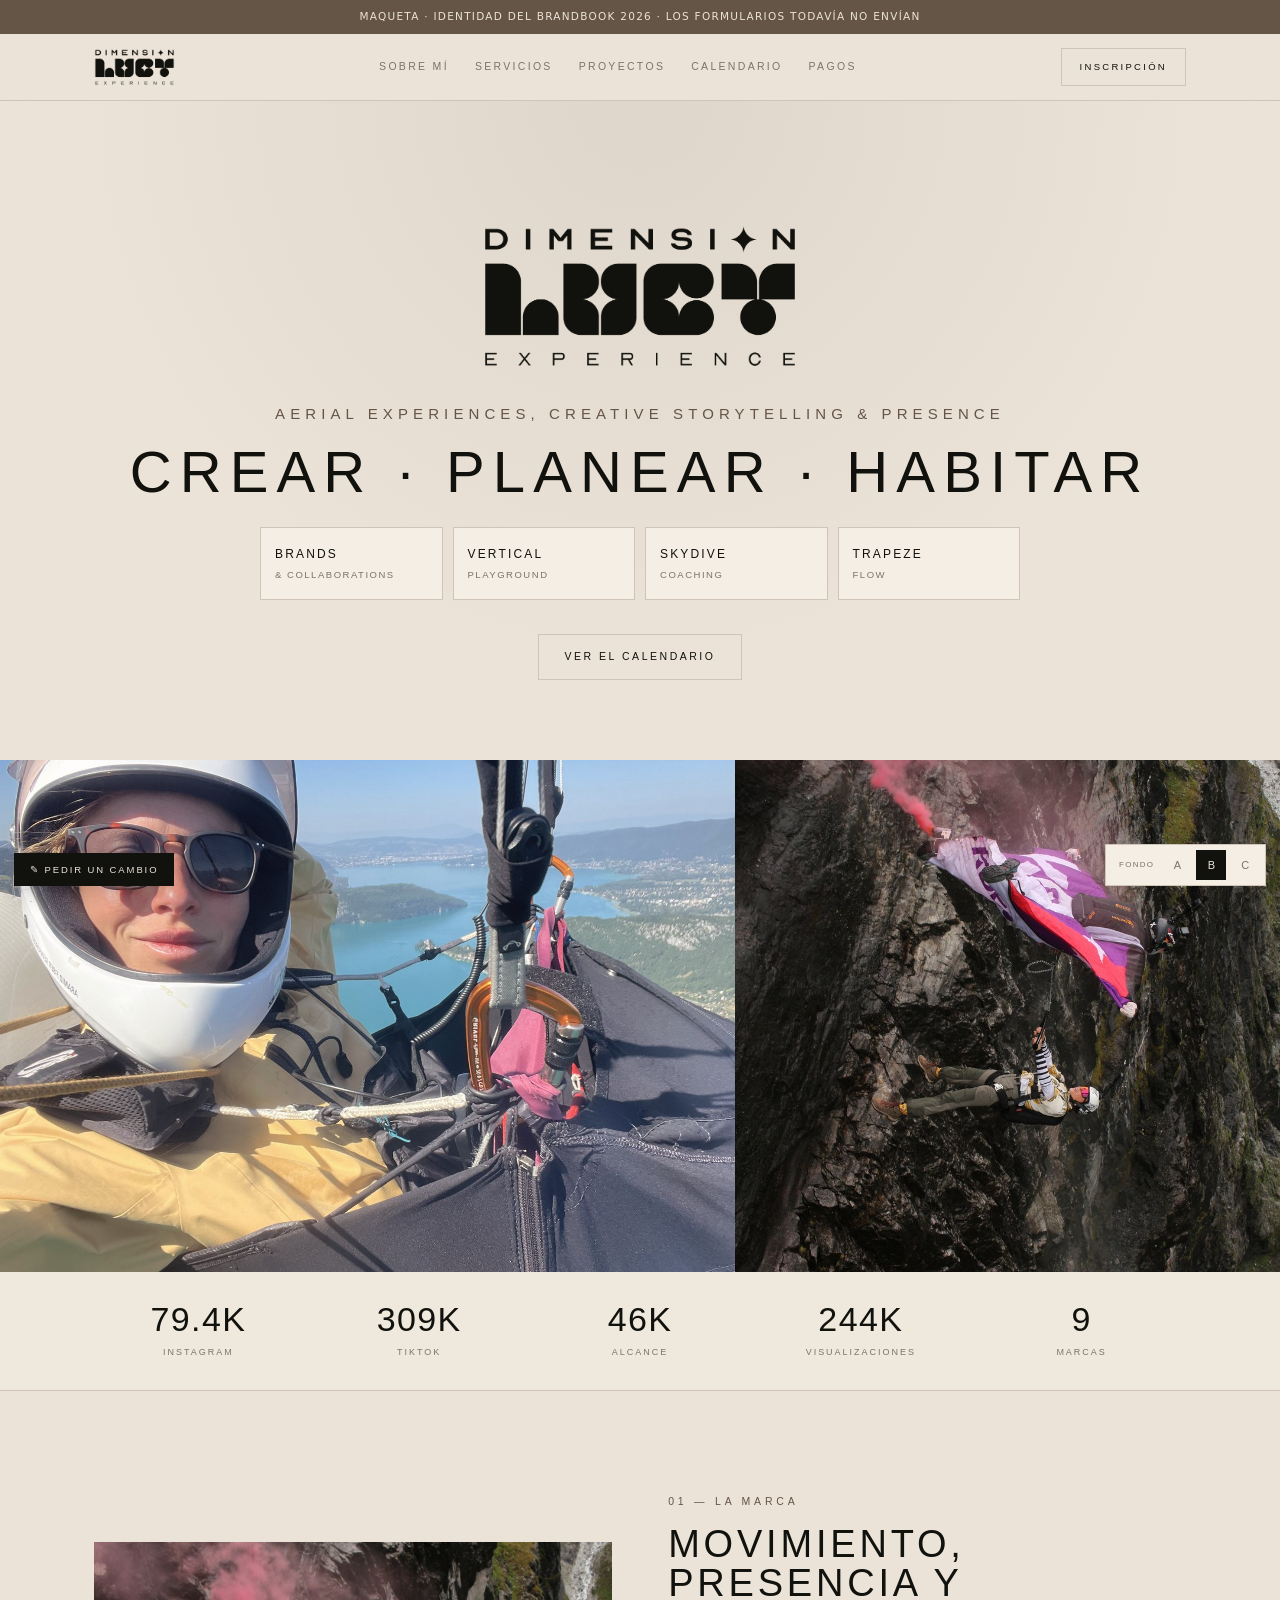
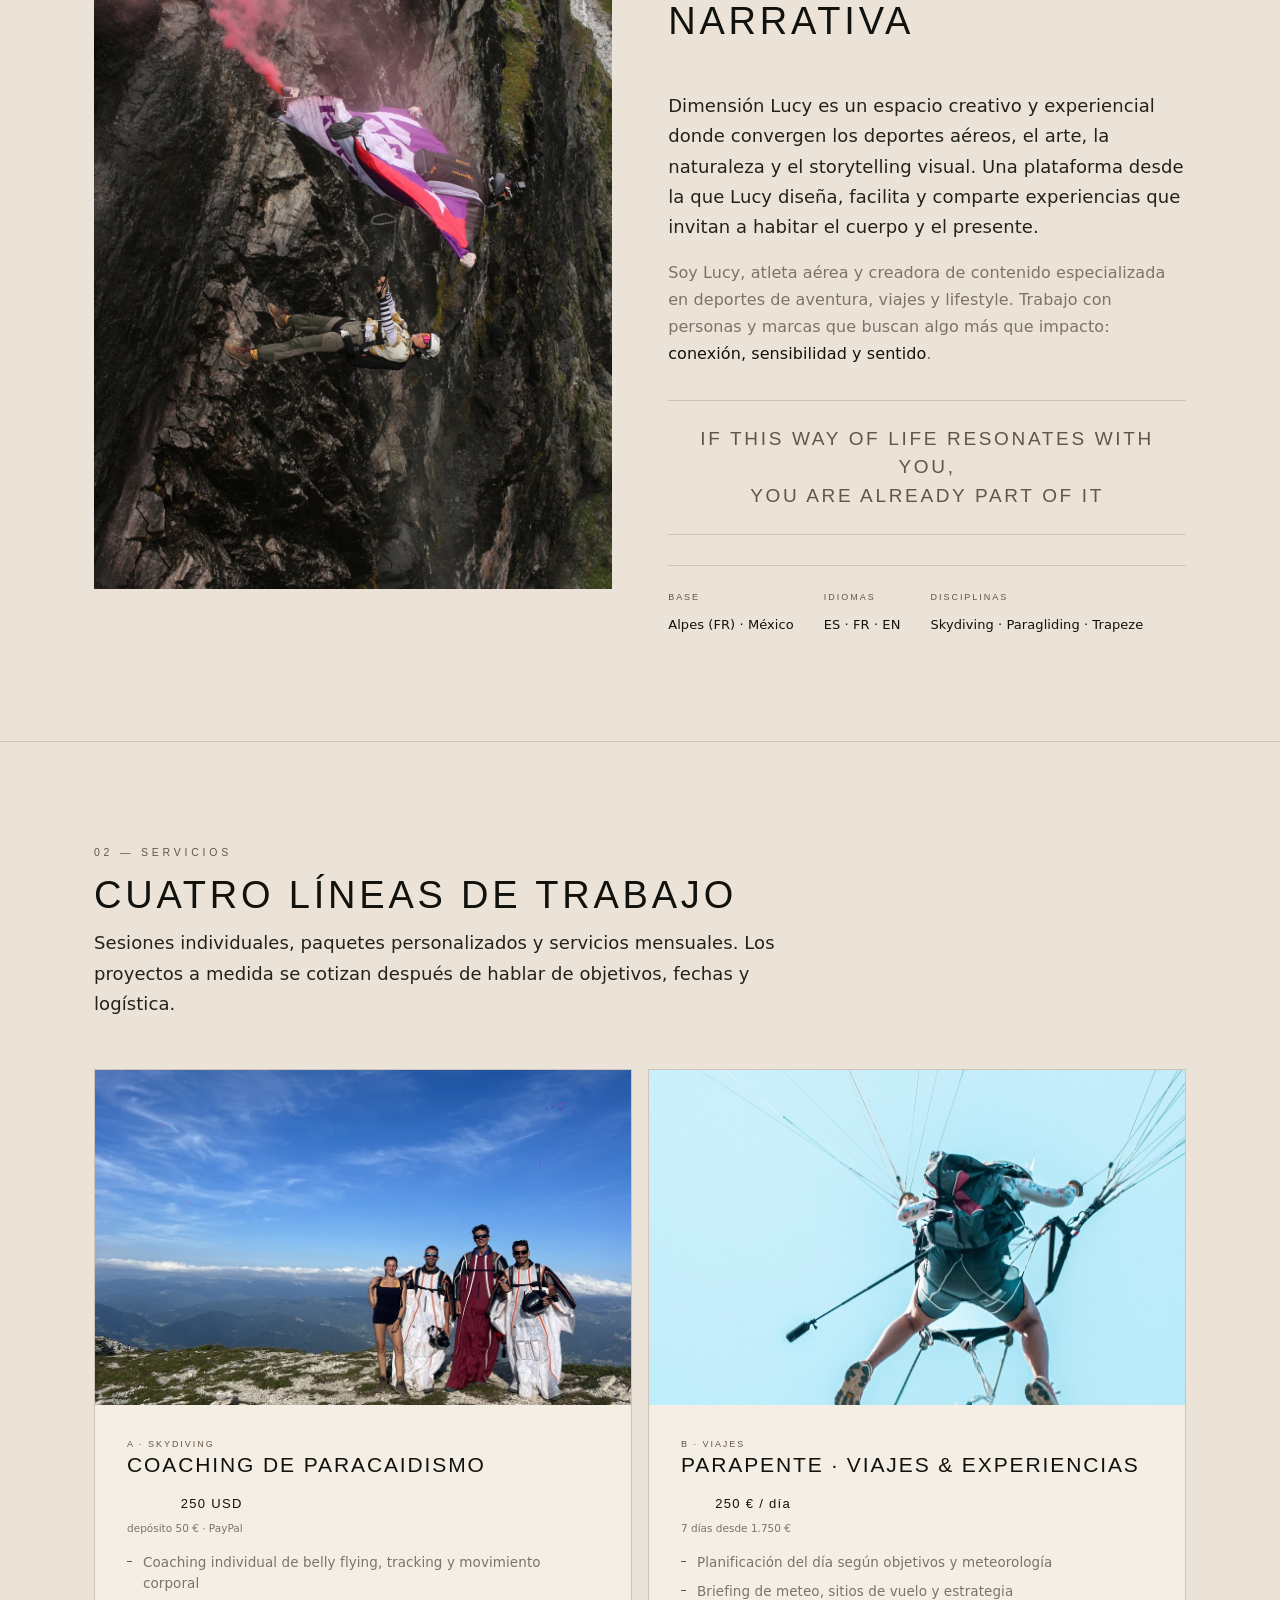
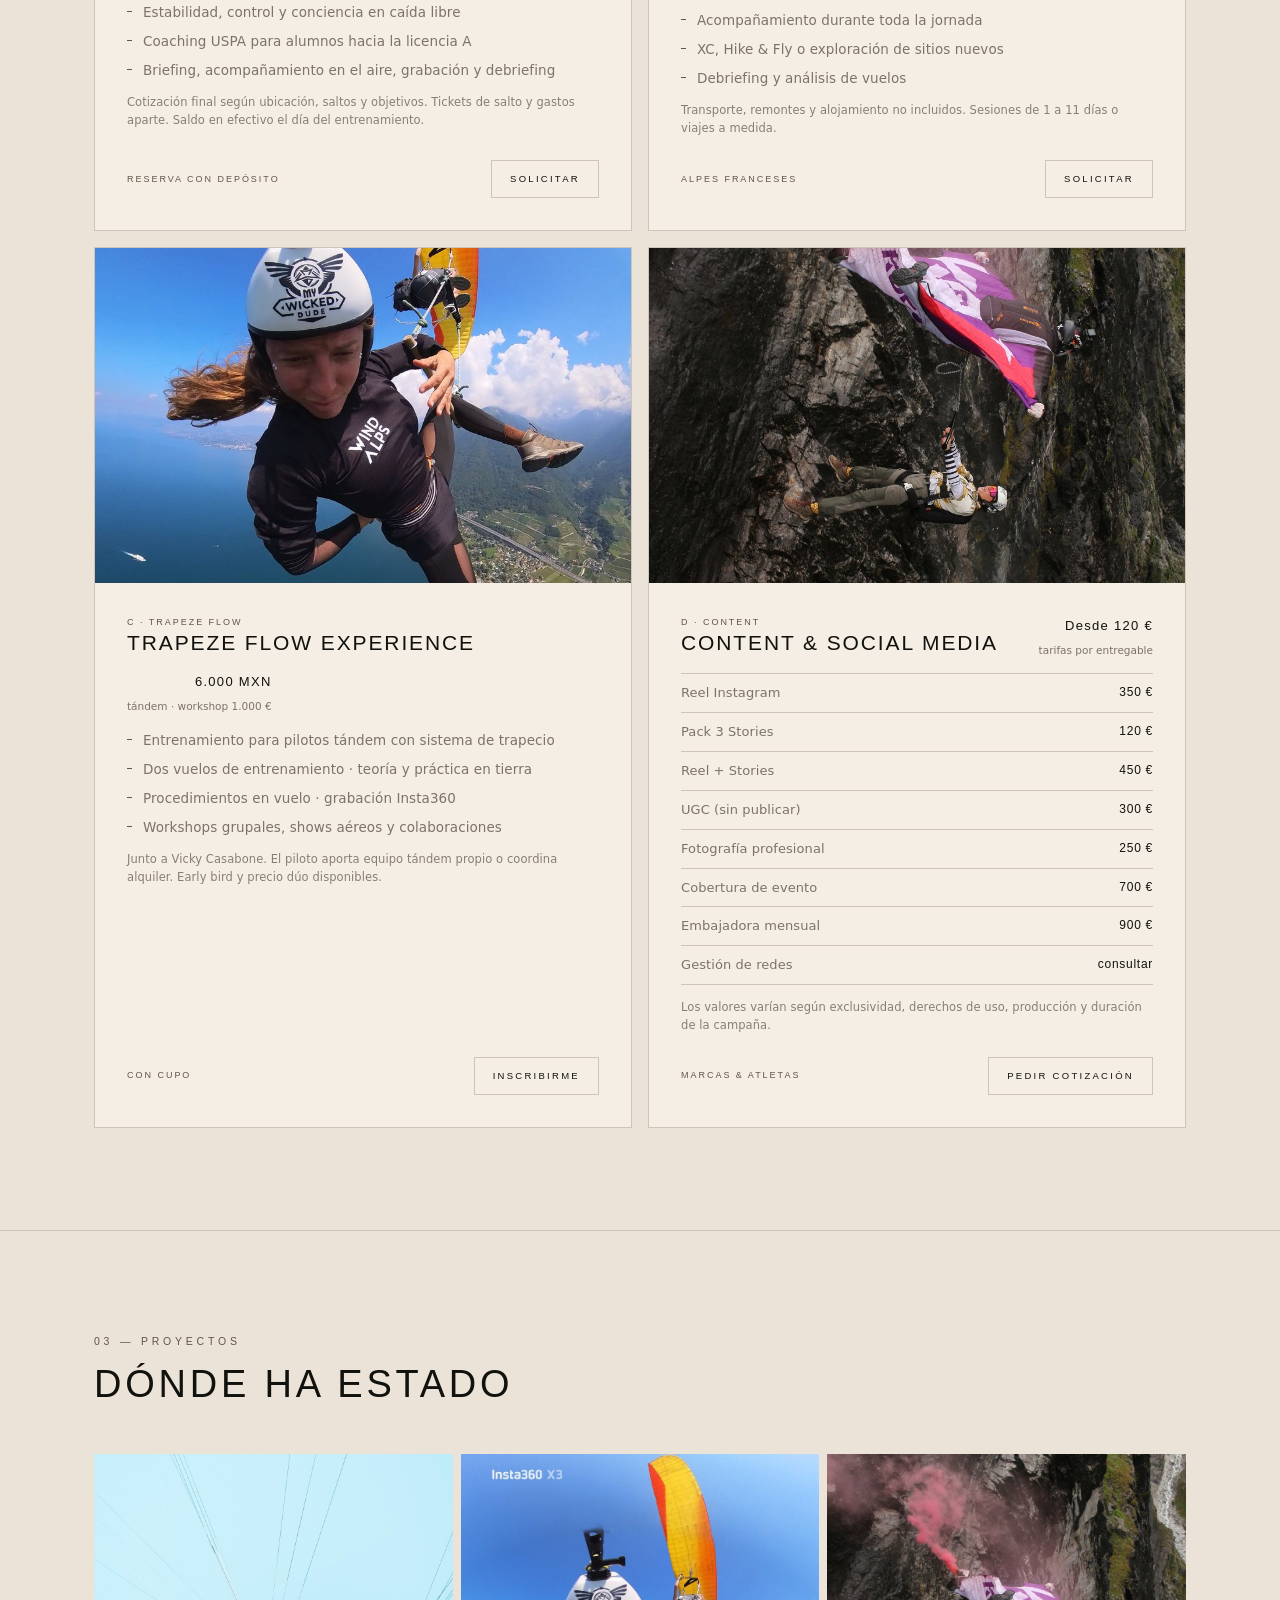
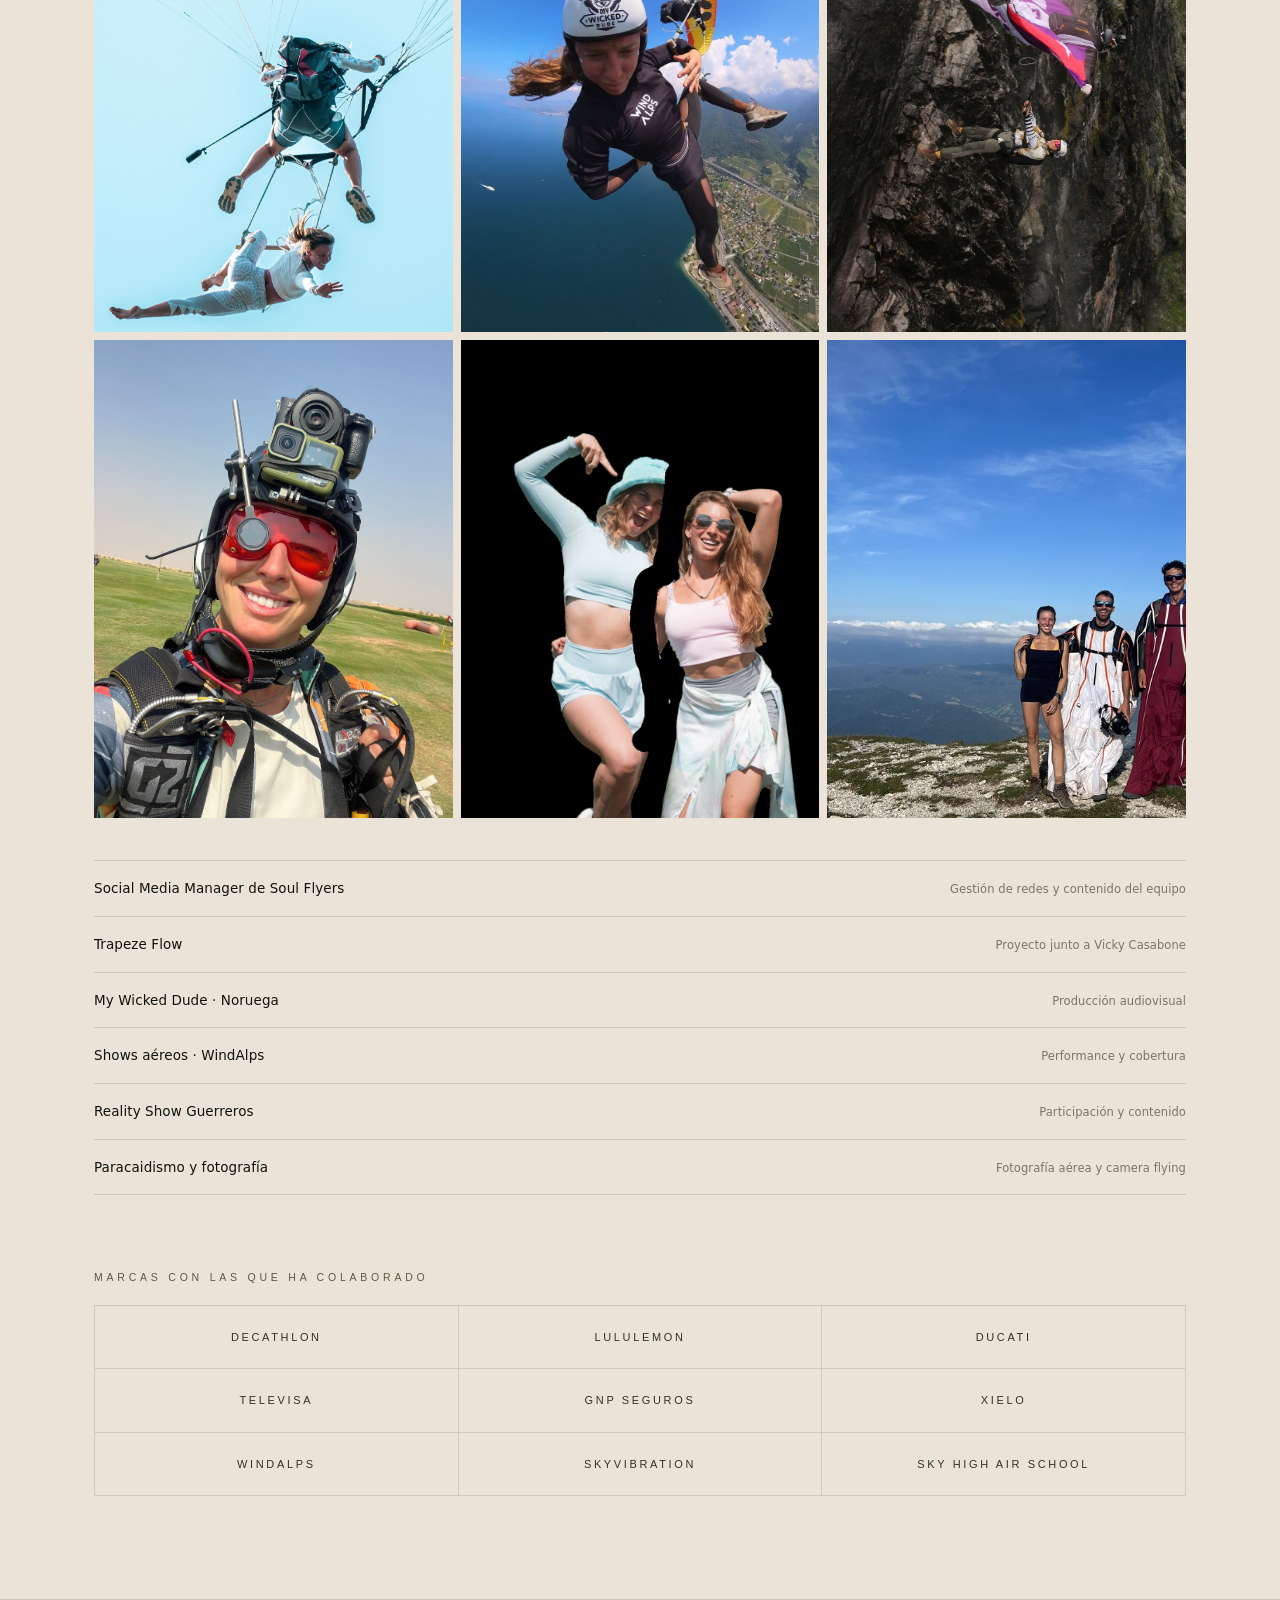
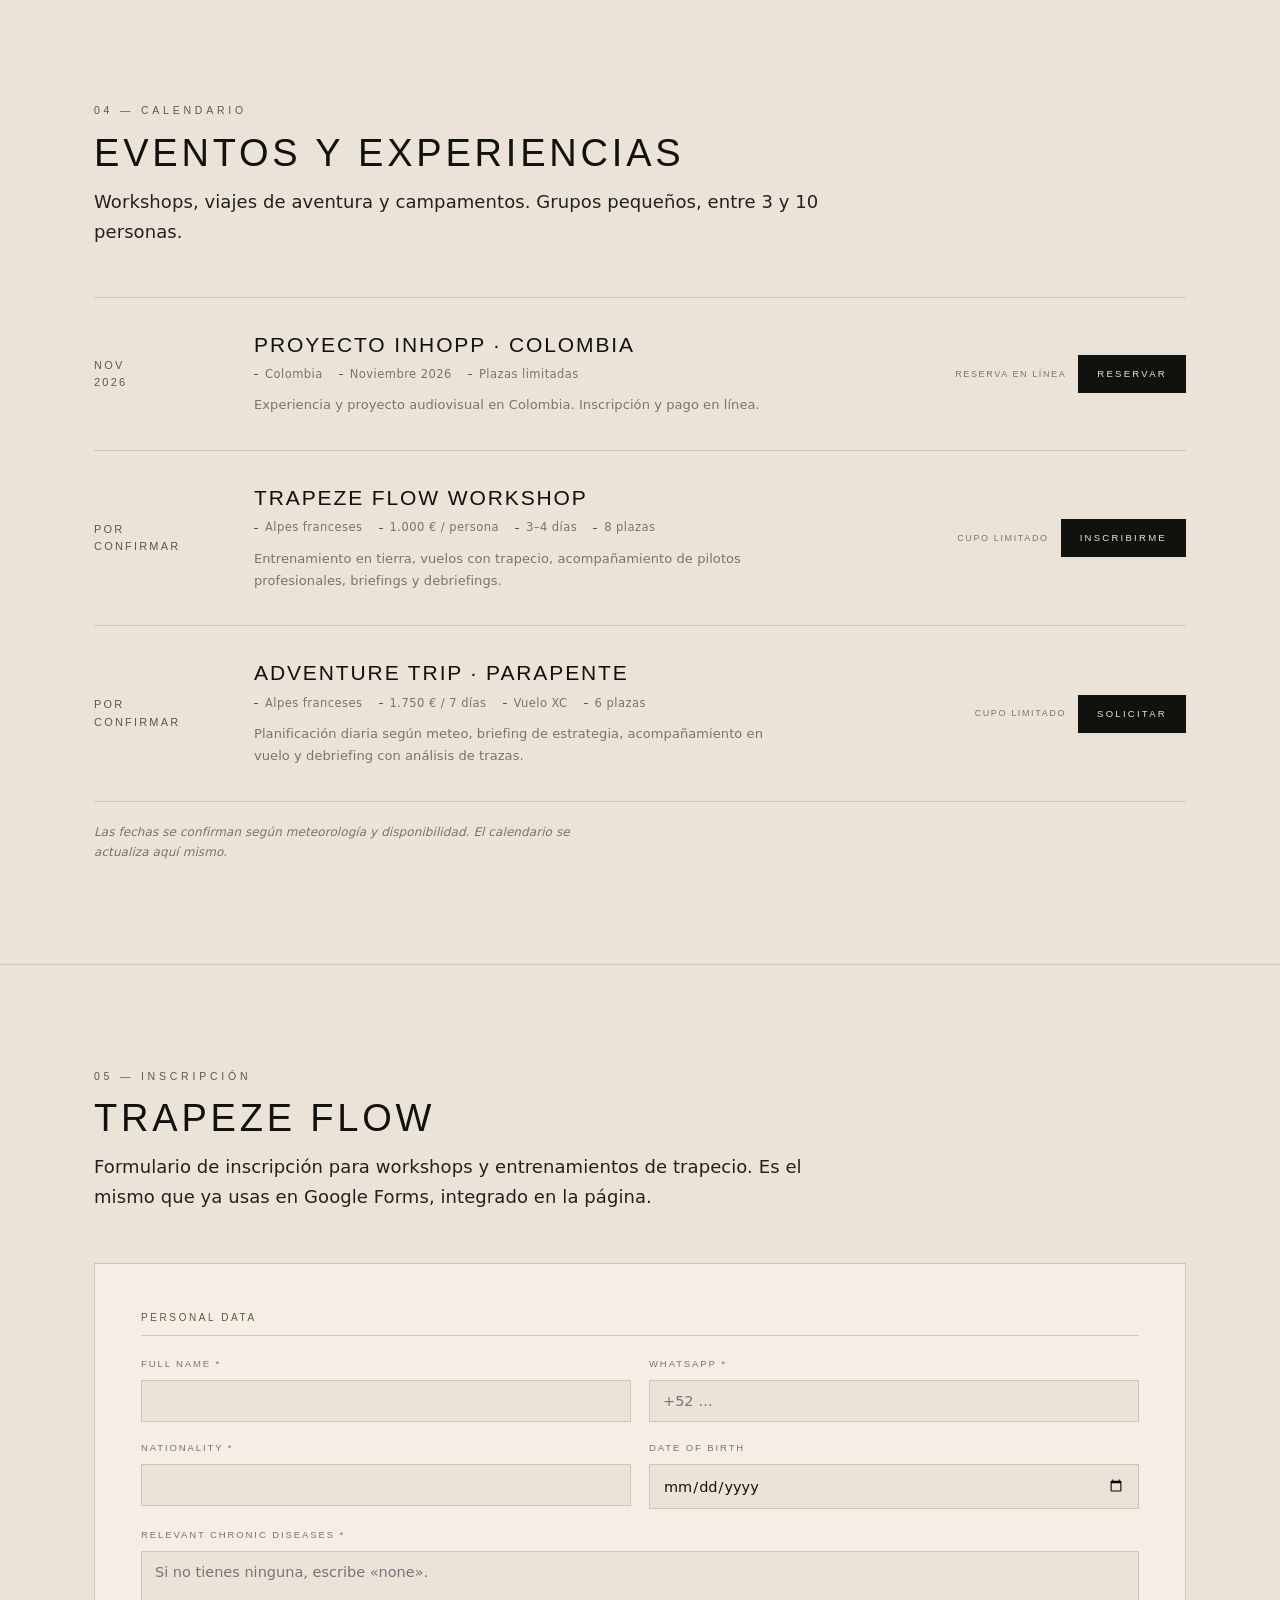
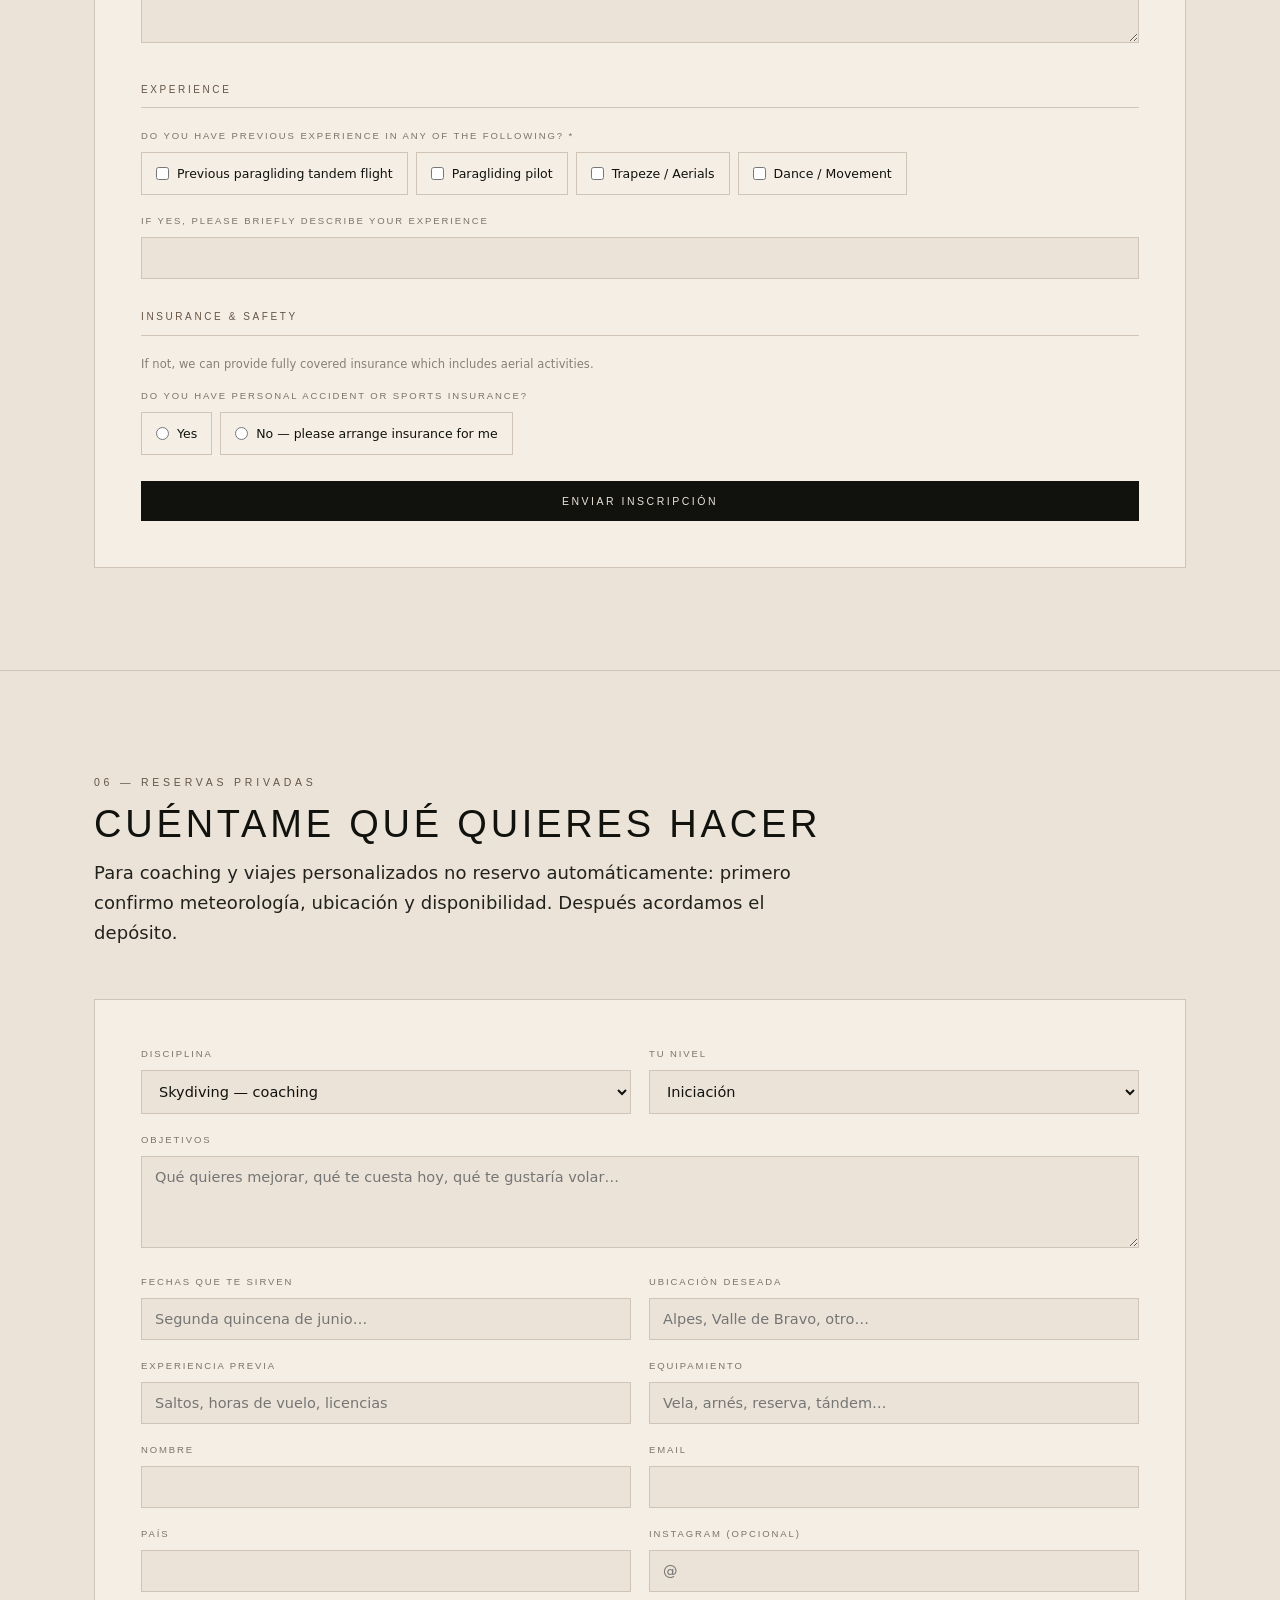
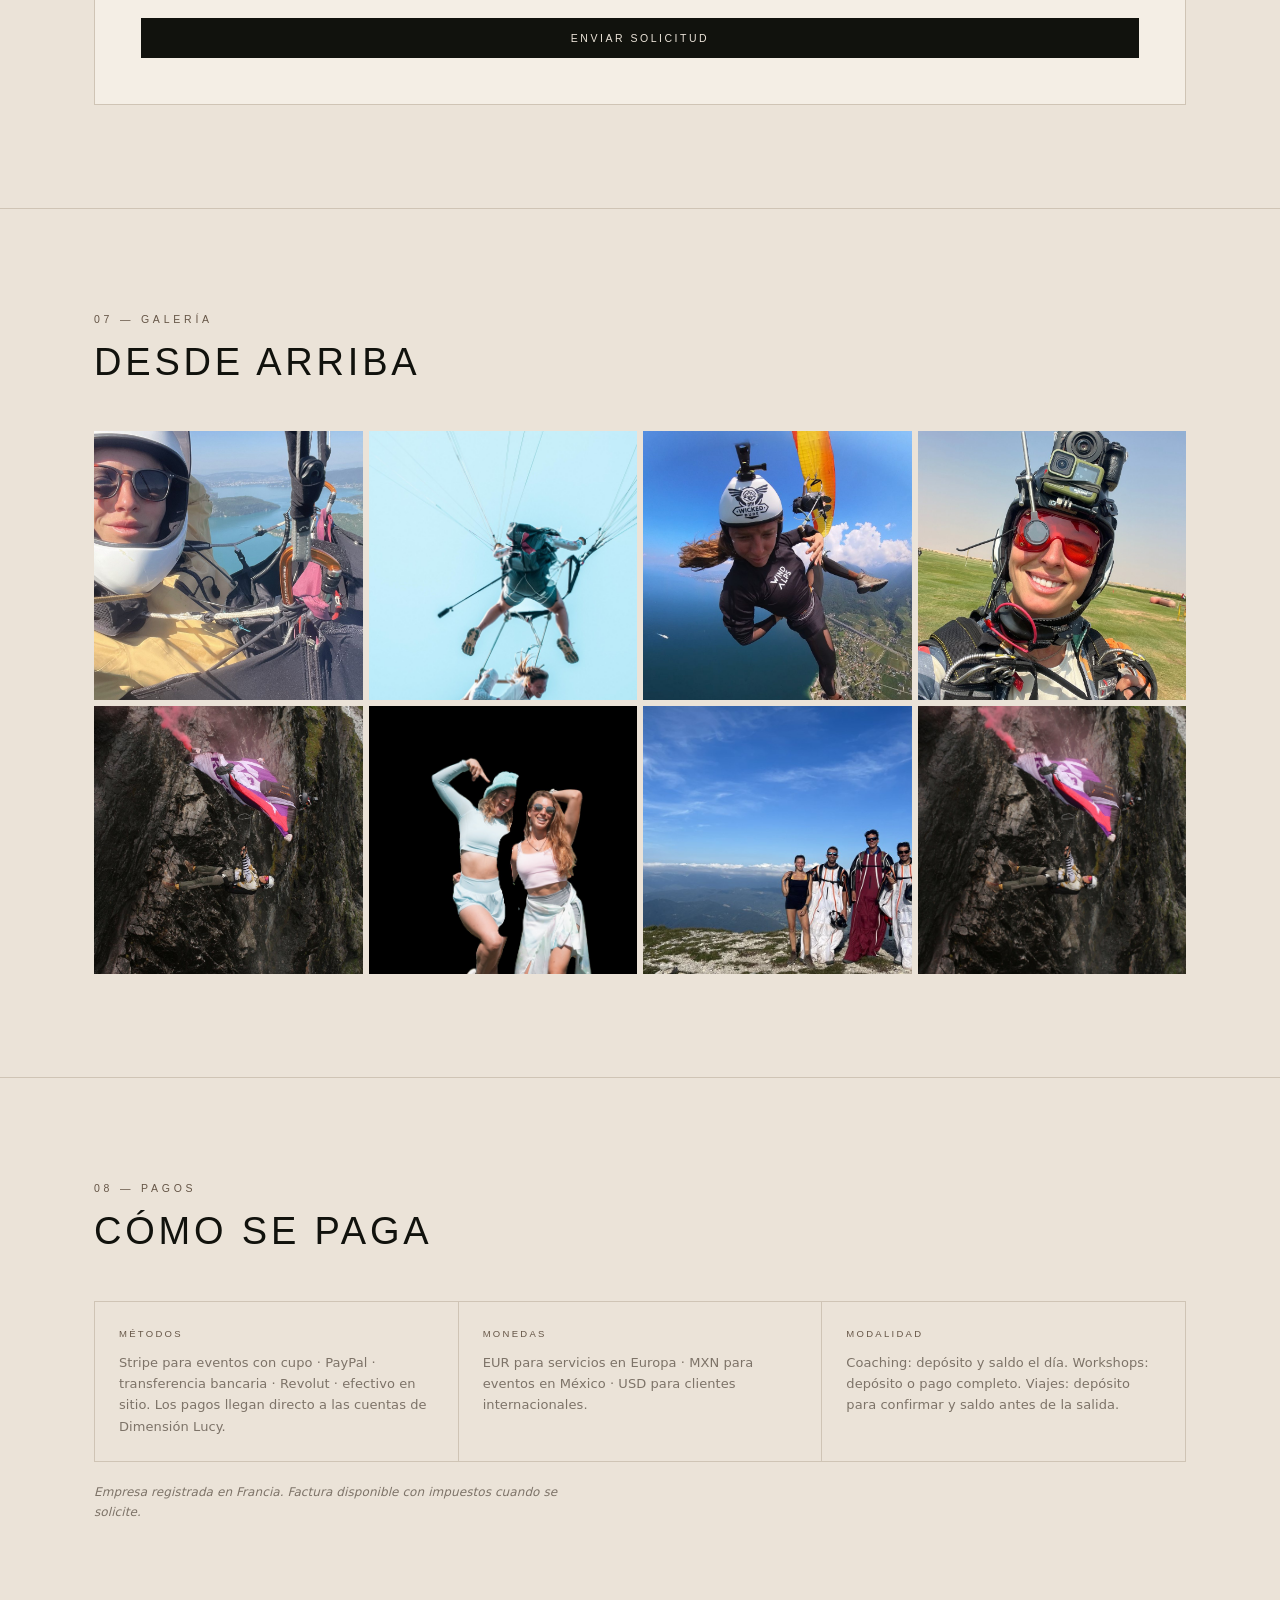
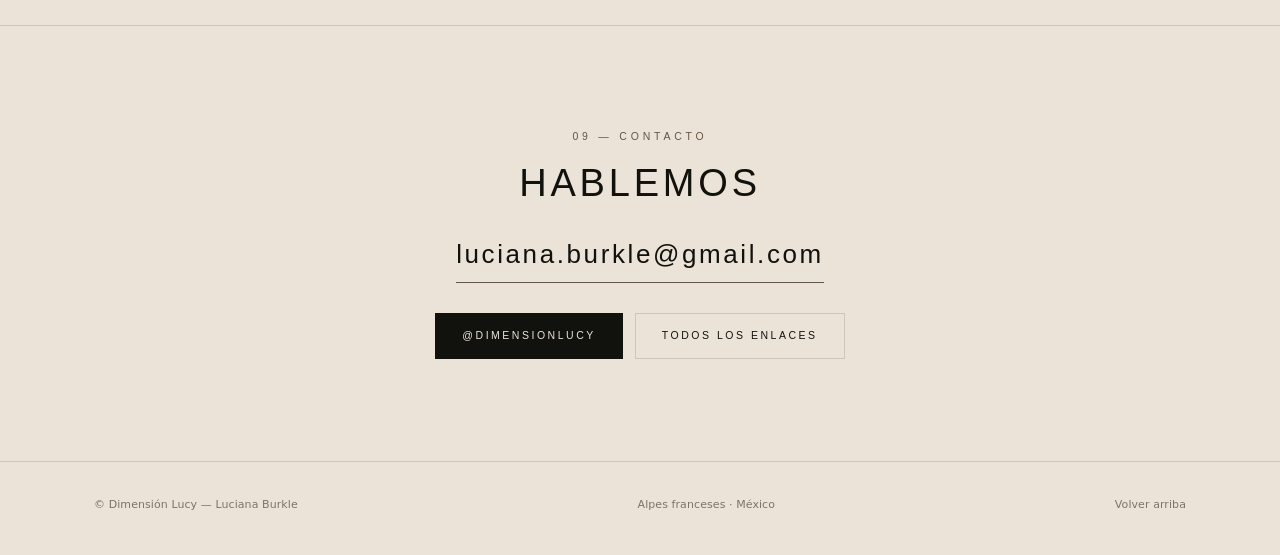
==== commit 182af292: "Lu: titulo del hero -> Crear . Planear . Habitar" ====
--- a/index.html
+++ b/index.html
@@ -279,12 +279,12 @@
 .pedlT{font-size:12px;color:var(--mut);font-weight:300;line-height:1.45;
   display:-webkit-box;-webkit-line-clamp:2;-webkit-box-orient:vertical;overflow:hidden}
 .pedlR{font-size:11.5px;color:var(--ink);font-weight:400;margin-top:4px;line-height:1.45}
-.pedirlista{max-height:240px;overflow-y:auto}
+.pedirlista{max-height:none;overflow:visible}
 .msg{margin-bottom:10px}
 .msg b{display:block;font-family:var(--disp);font-size:8px;letter-spacing:.2em;text-transform:uppercase;
   color:var(--mut);margin-bottom:3px;font-weight:500}
 .msg p{font-size:12.5px;line-height:1.5;font-weight:300;padding:9px 11px;border:1px solid var(--line)}
-.msg.lu p{background:var(--soft);color:var(--mut)}
+.msg.lu p{background:#fff;color:var(--fg);border-color:#ded5c6}
 .msg.yo p{background:#eef8e2;border-color:#cde3b4;color:var(--fg)}
 .msg.vacio p{background:var(--card);color:var(--mut);font-style:italic}
 .msg .pedlE{margin-top:5px;display:inline-block}
@@ -313,7 +313,7 @@
     <div class="heroin">
       <img class="logo" src="assets/logo.png?v=3" alt="Dimensión Lucy">
       <div class="tag">Aerial experiences, creative storytelling &amp; presence</div>
-      <h1>Volar · Crear · Habitar</h1>
+      <h1>Crear · Planear · Habitar</h1>
       <nav class="cats" aria-label="Categorías de Dimensión Lucy">
         <a class="cat" href="brands.html"><b>Brands</b><span>&amp; Collaborations</span></a>
         <a class="cat" href="vertical.html"><b>Vertical</b><span>Playground</span></a>
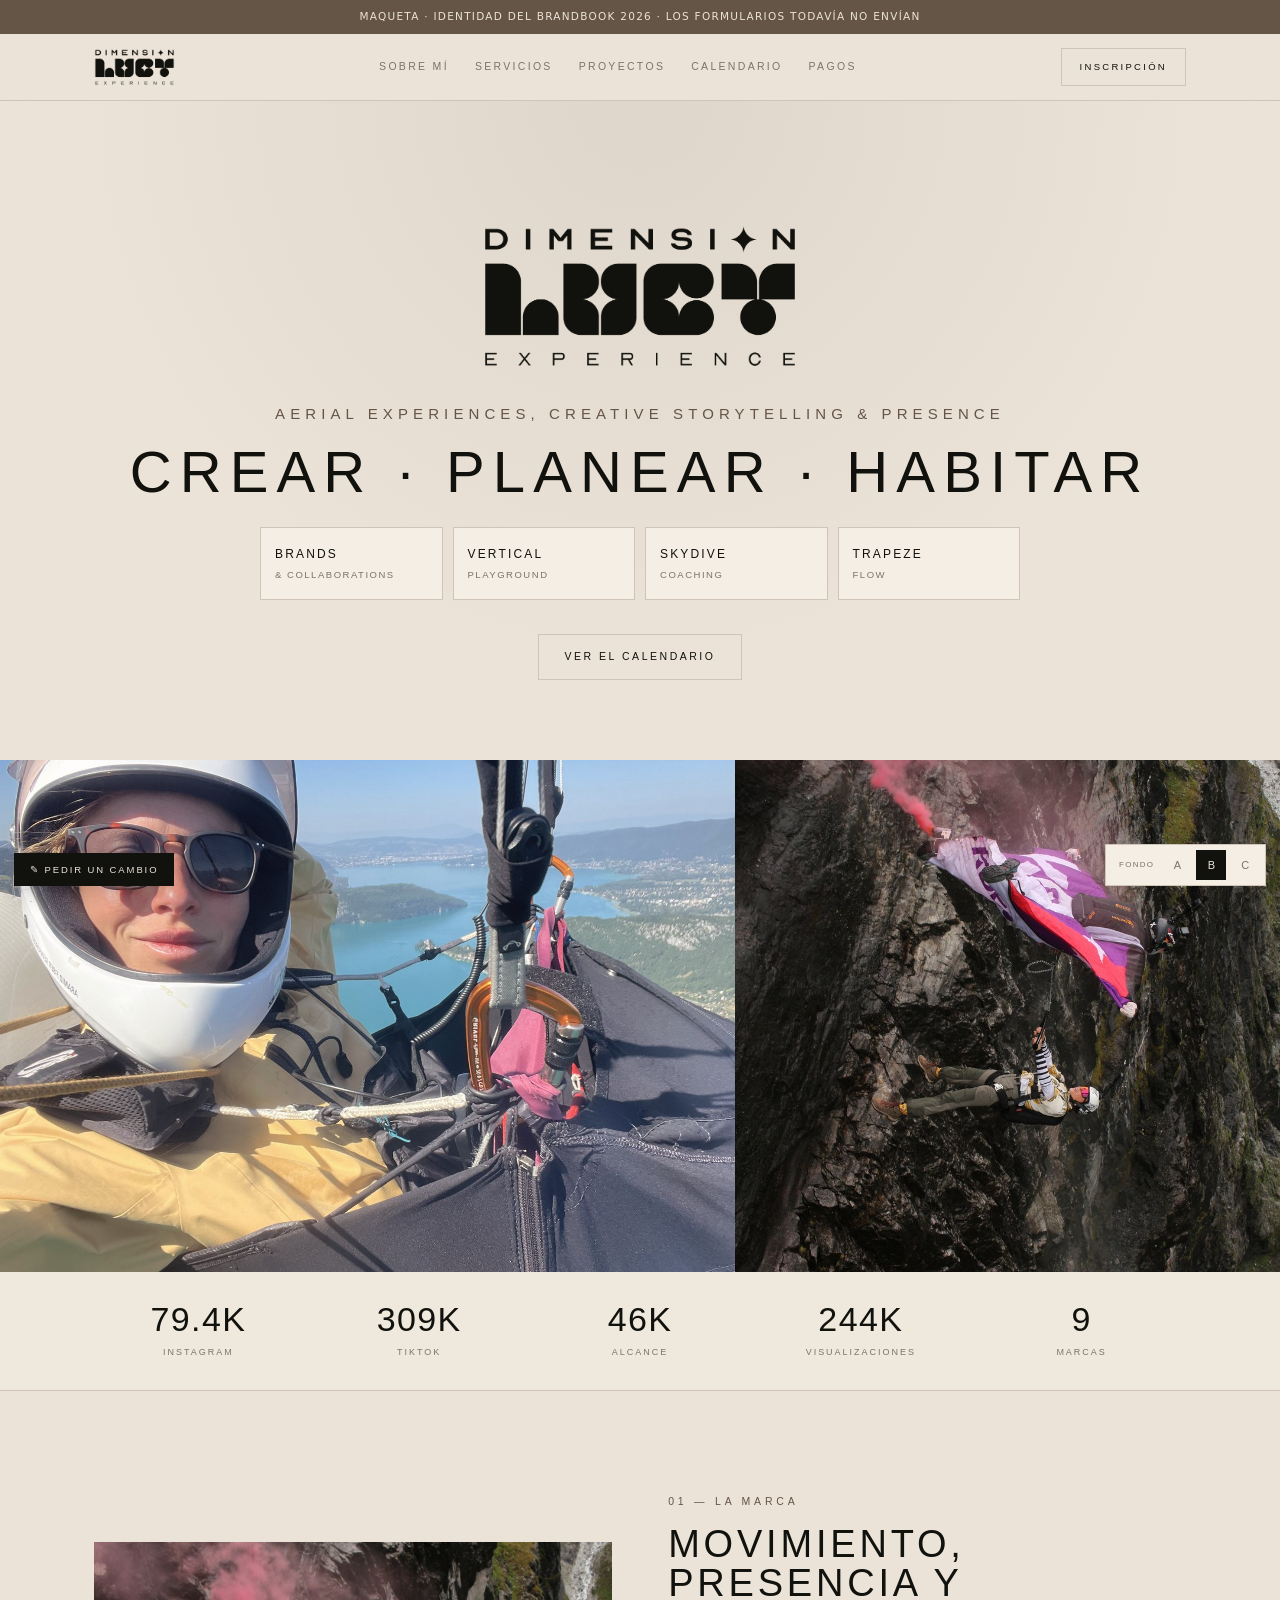
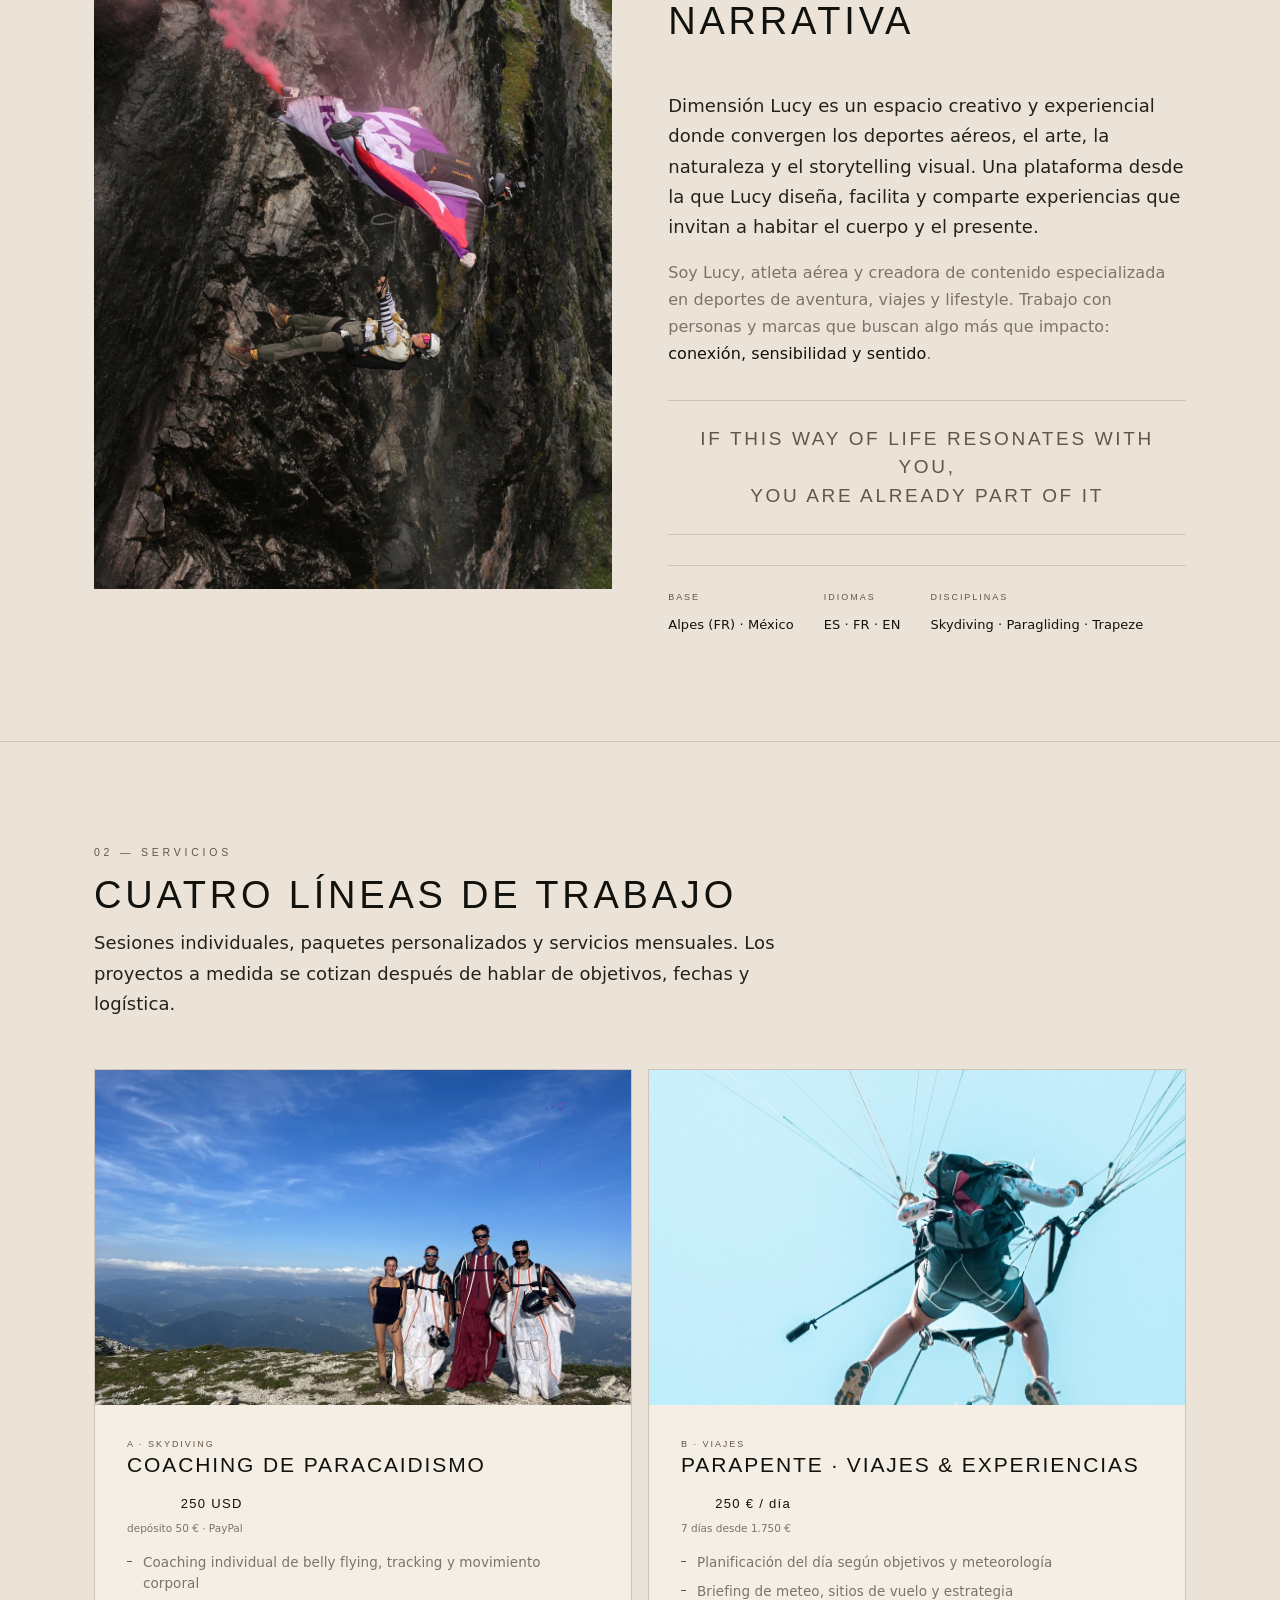
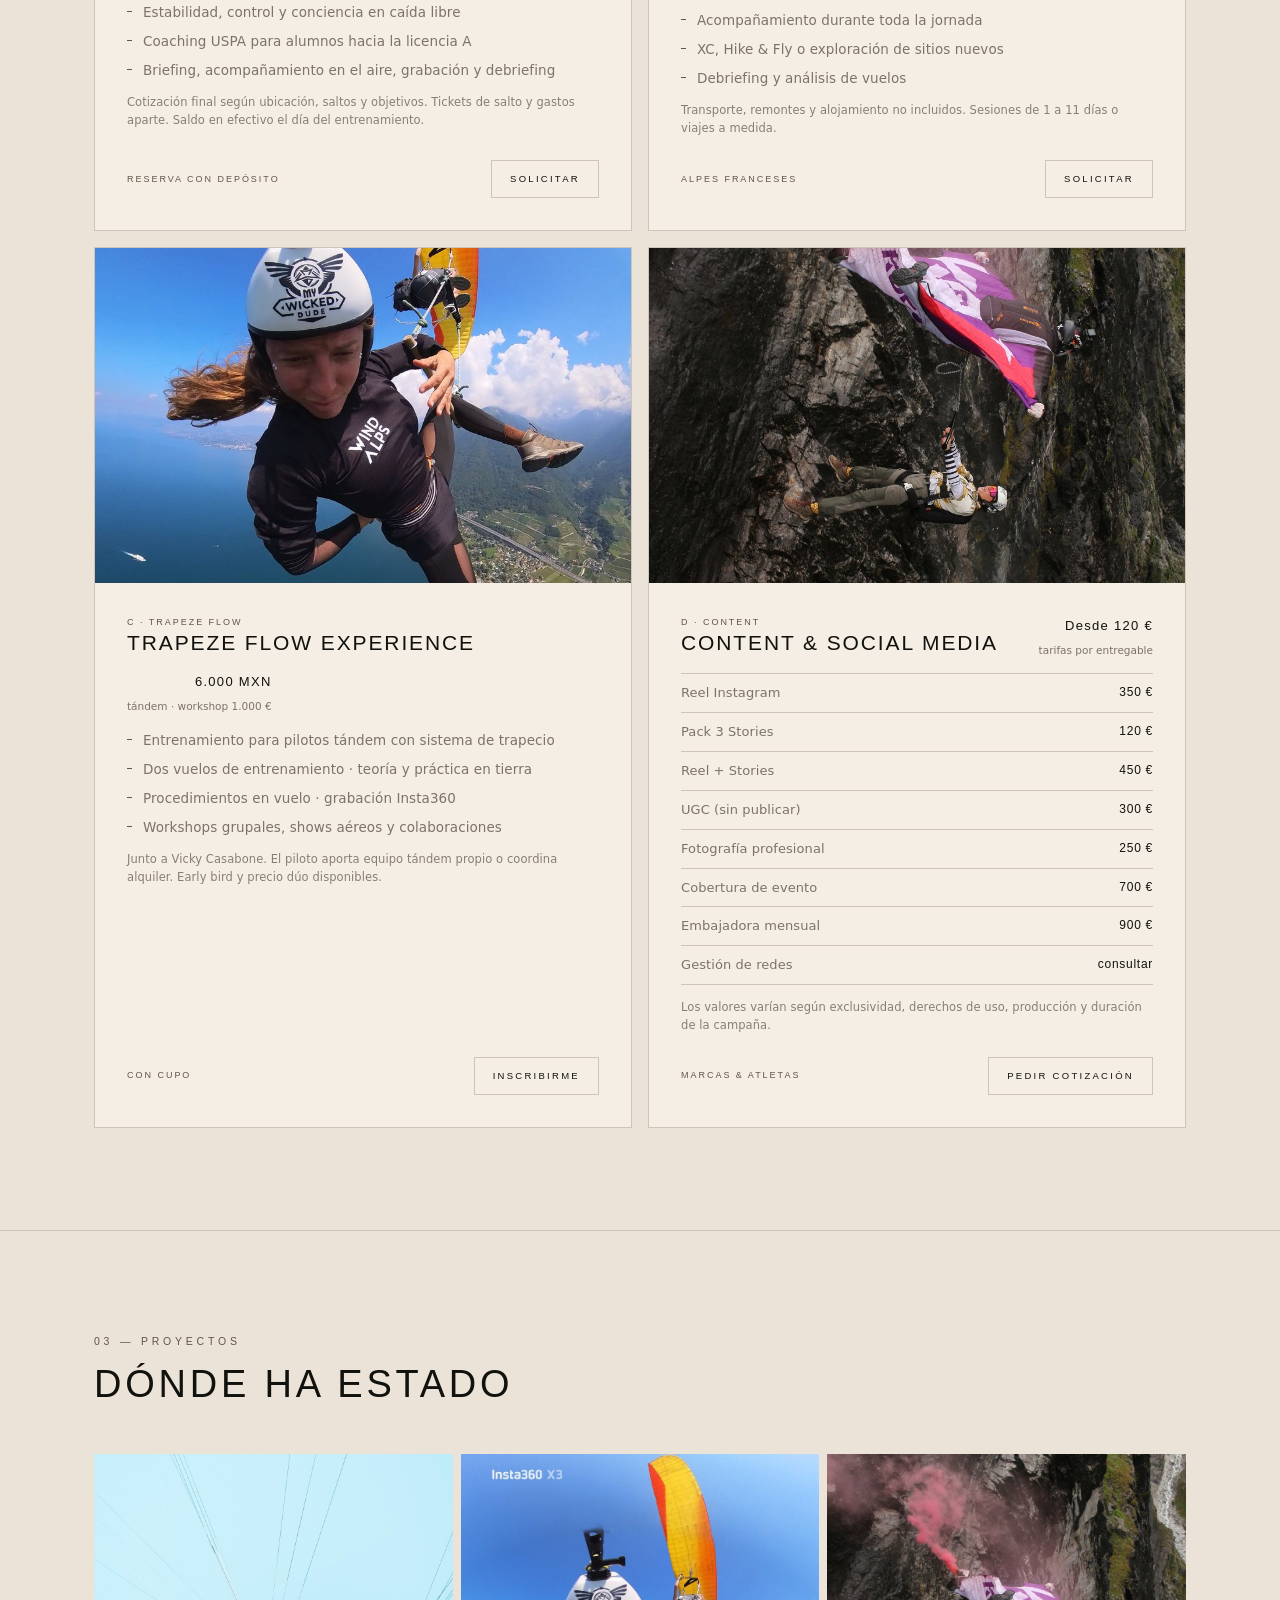
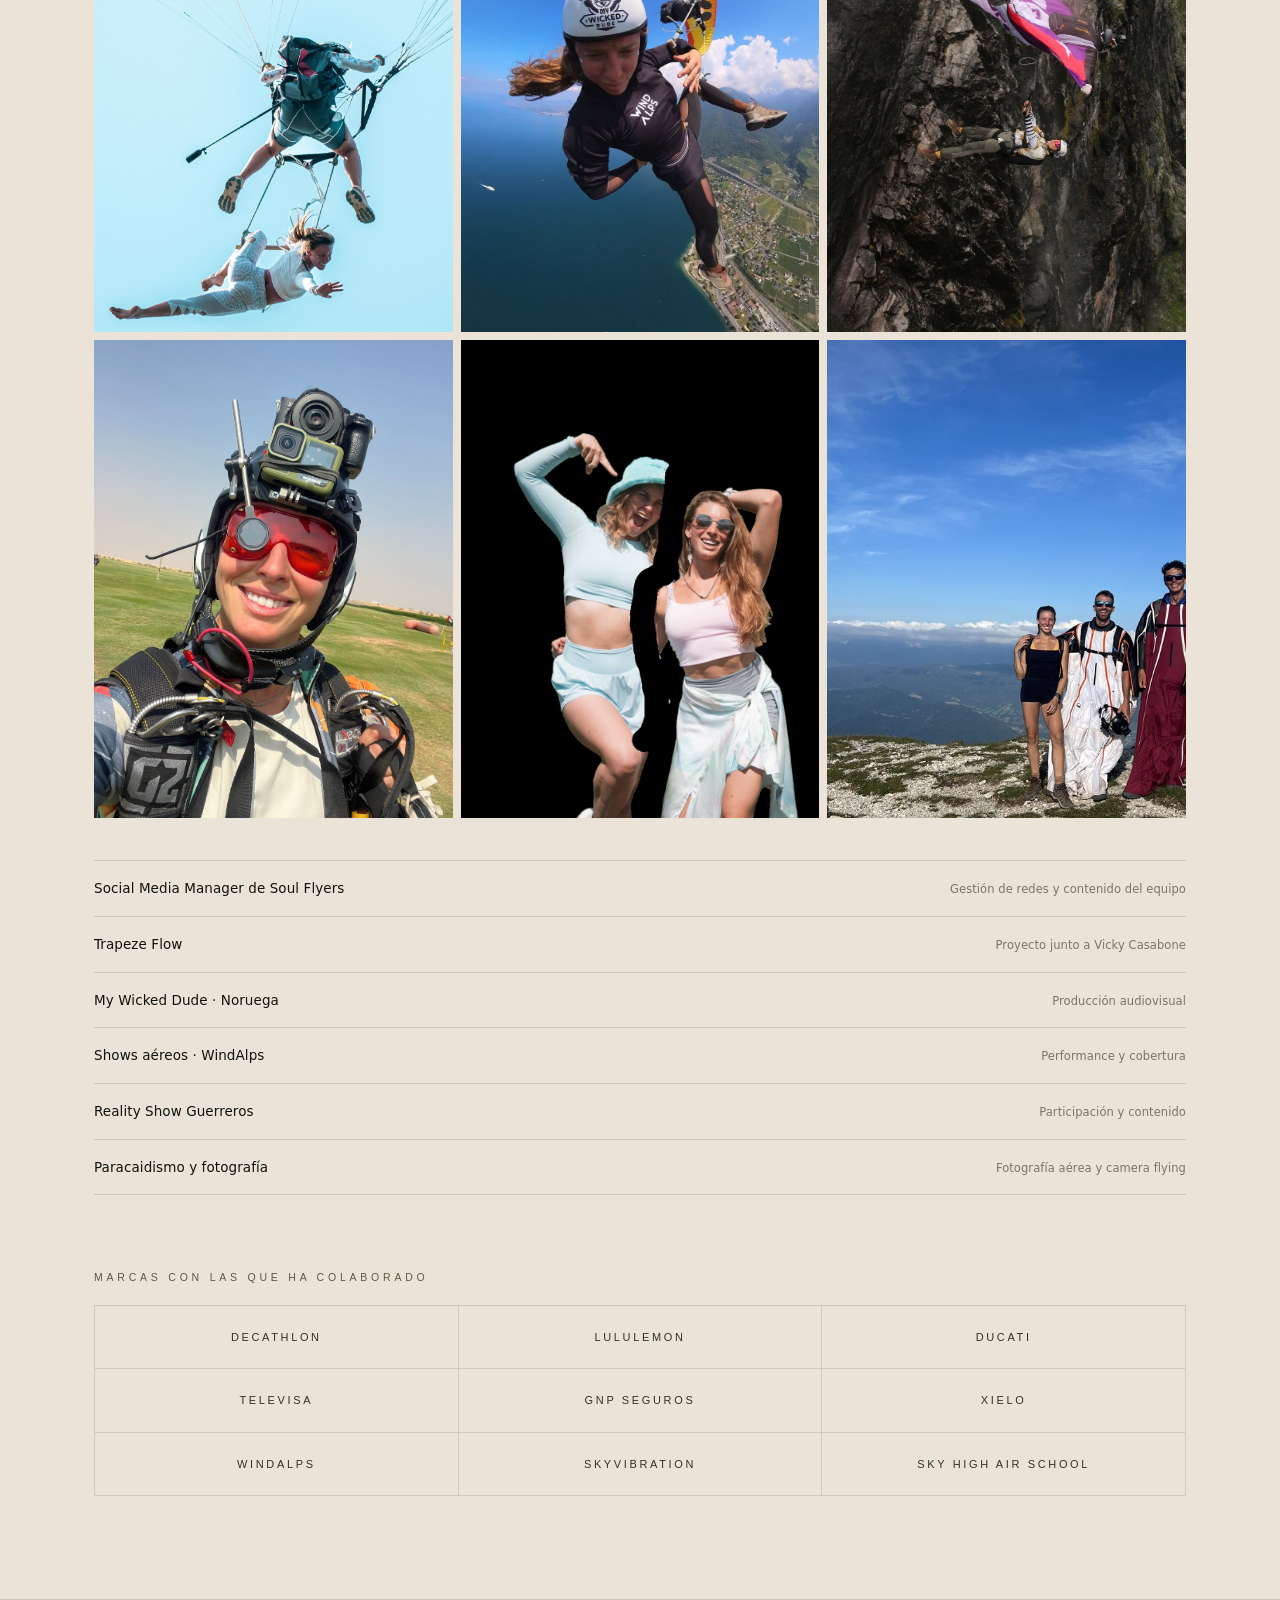
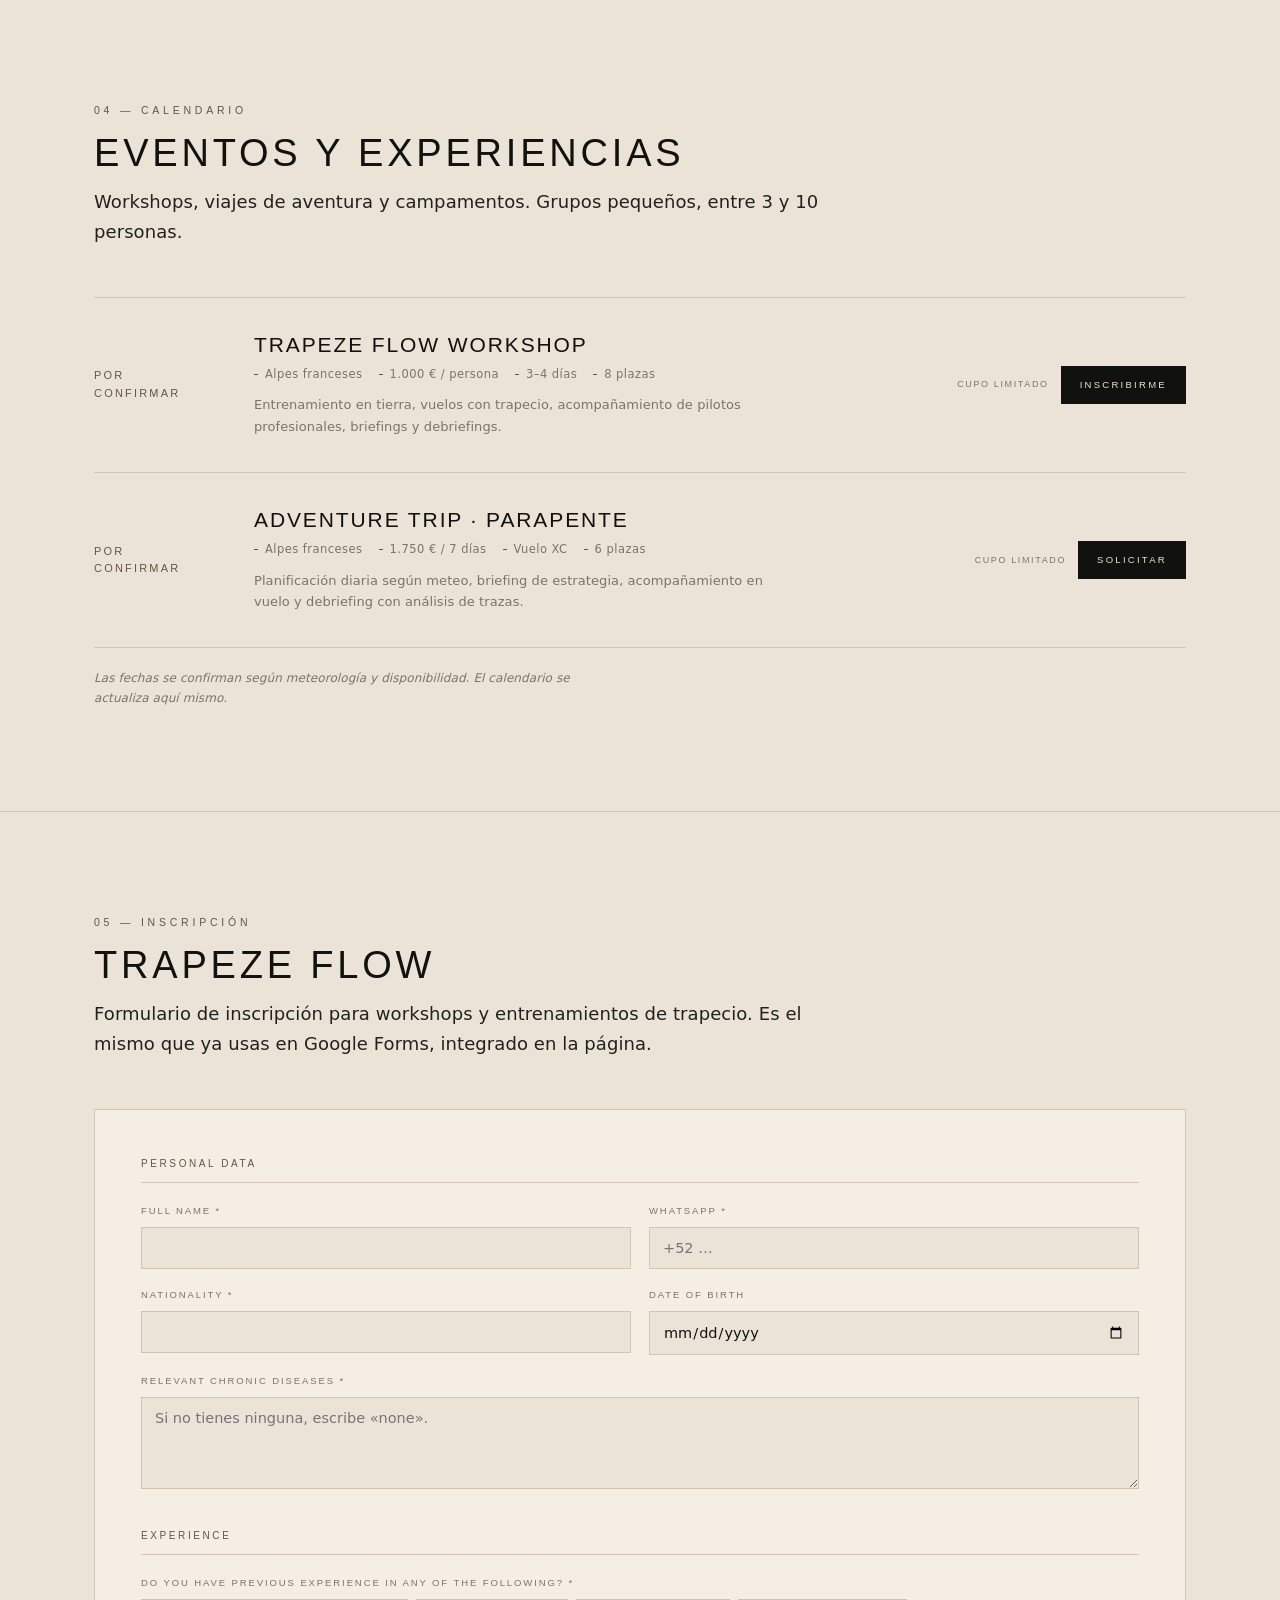
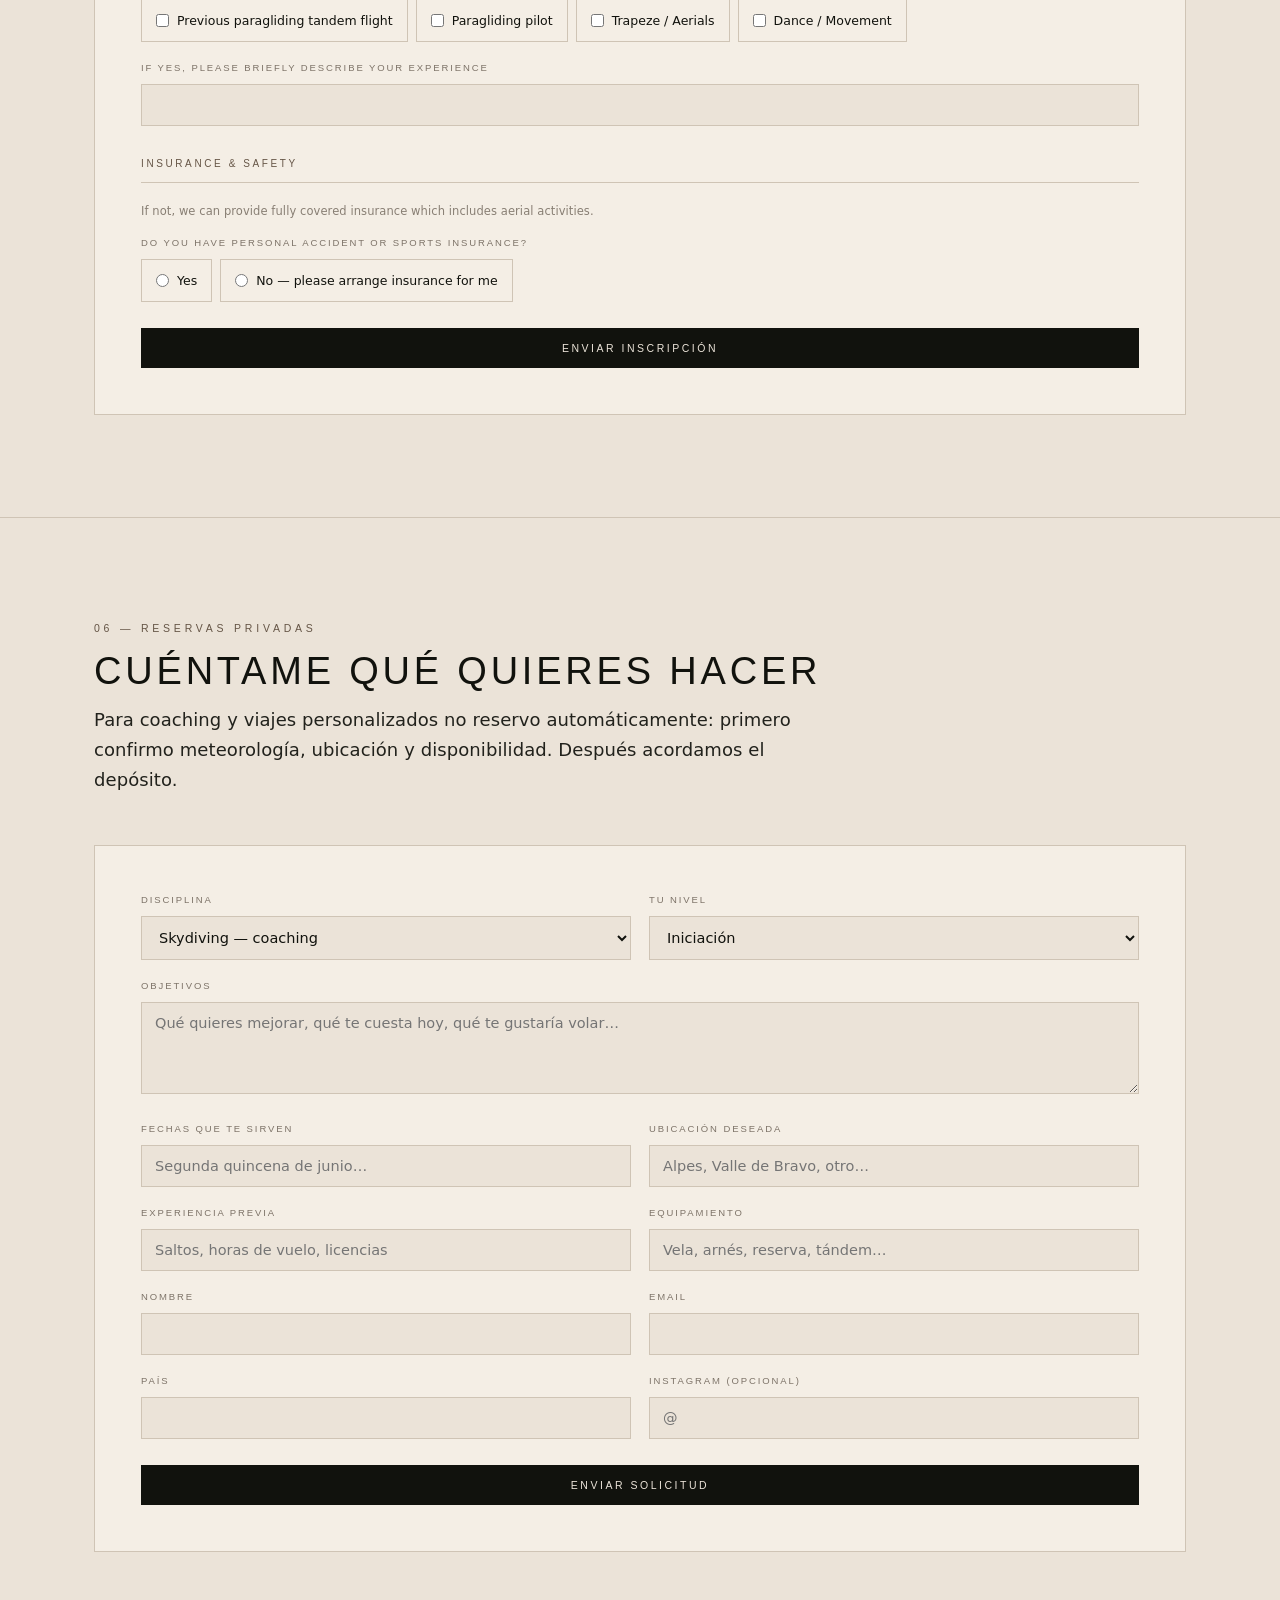
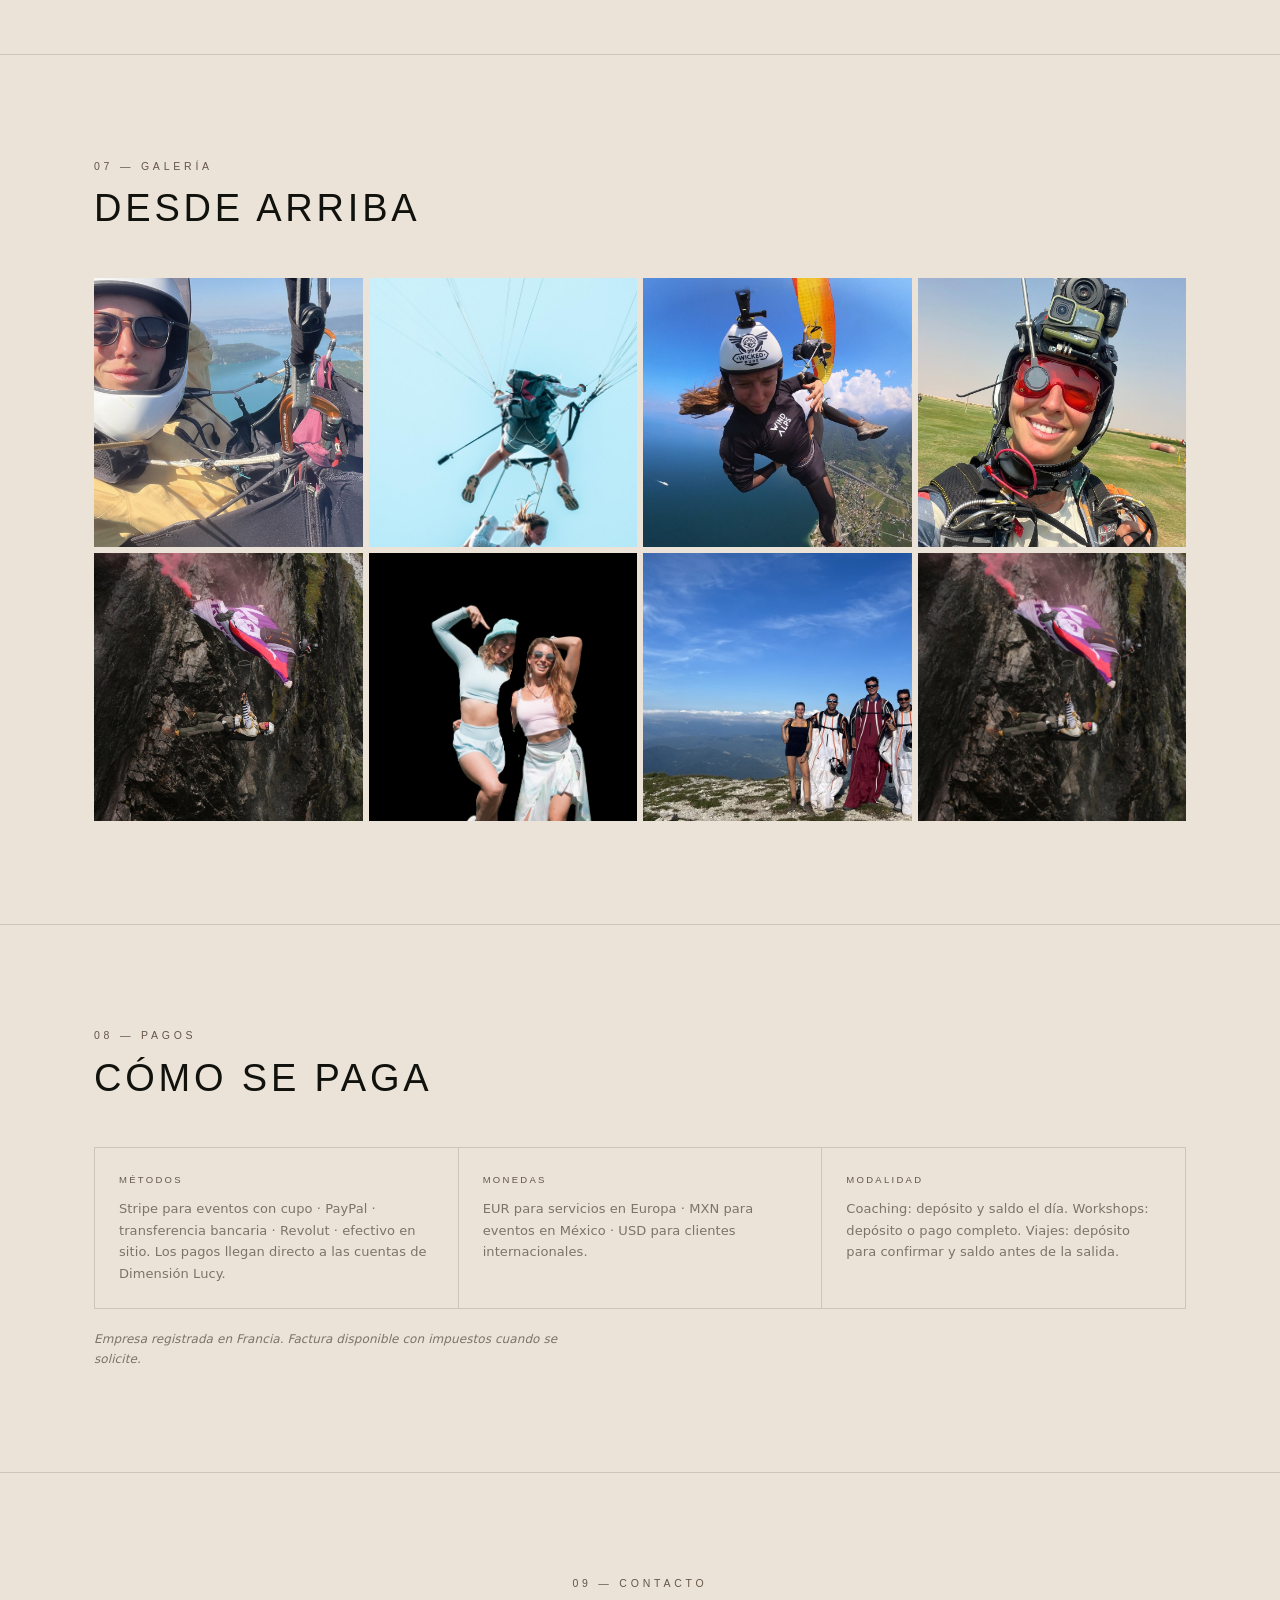
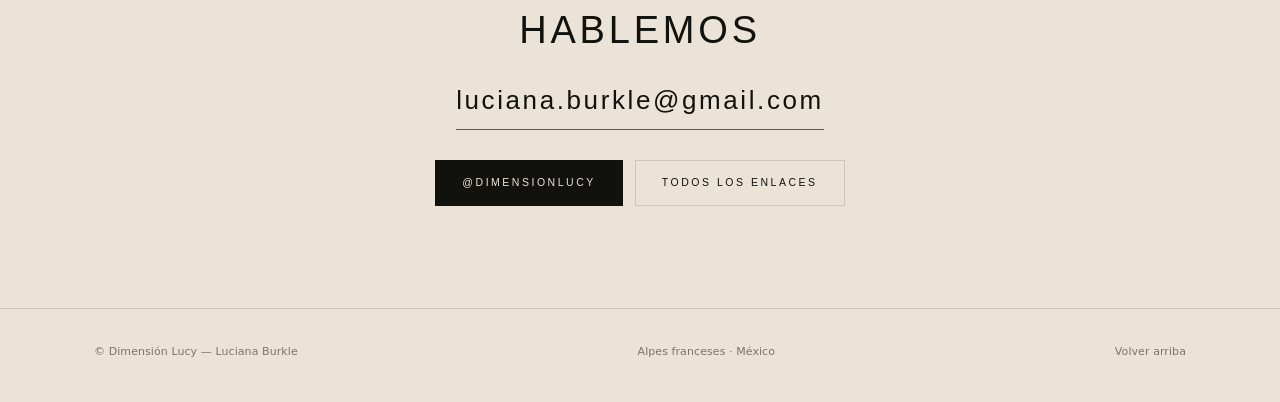
==== commit a4d82f37: "Lu: fuera el evento INHOPP del calendario + la clave ahora es obligatoria (un mensaje sin clave se p" ====
--- a/index.html
+++ b/index.html
@@ -498,15 +498,6 @@
         <p class="lead">Workshops, viajes de aventura y campamentos. Grupos pequeños, entre 3 y 10 personas.</p>
       </div>
       <div class="events">
-        <article class="ev">
-          <div class="evdate">Nov<br>2026</div>
-          <div class="evinfo">
-            <h3>Proyecto INHOPP · Colombia</h3>
-            <div class="evmeta"><span>Colombia</span><span>Noviembre 2026</span><span>Plazas limitadas</span></div>
-            <p style="font-size:13px;margin-top:10px;max-width:62ch;font-weight:300">Experiencia y proyecto audiovisual en Colombia. Inscripción y pago en línea.</p>
-          </div>
-          <div class="evcta"><span class="plazas">Reserva en línea</span><a class="btn sm" href="https://buy.stripe.com/eVq6oJ4Z9e8y5RR21Ggbm0g" target="_blank" rel="noopener">Reservar</a></div>
-        </article>
         <article class="ev">
           <div class="evdate">Por<br>confirmar</div>
           <div class="evinfo">
@@ -776,7 +767,14 @@
     var ts=Date.now();
     var ck=document.getElementById('pedirClave');
     var clave=(ck && ck.value || '').trim();
-    try{ if(clave) localStorage.setItem('lu_clave', clave); }catch(e){}
+    if(!clave){
+      env.disabled=false; env.textContent='Enviar';
+      msg.style.display='block';
+      msg.innerHTML='Falta la <b>clave de acceso</b>. Te la dio Pamela una vez; sin ella no puedo saber que eres tú, y el mensaje se perdería.';
+      ck.style.display='block'; ck.focus();
+      return;
+    }
+    try{ localStorage.setItem('lu_clave', clave); }catch(e){}
     try{
       var r=await fetch(RTDB+'/dimensionlucy/peticiones/'+ts+'.json',{
         method:'PUT', headers:{'Content-Type':'application/json'},
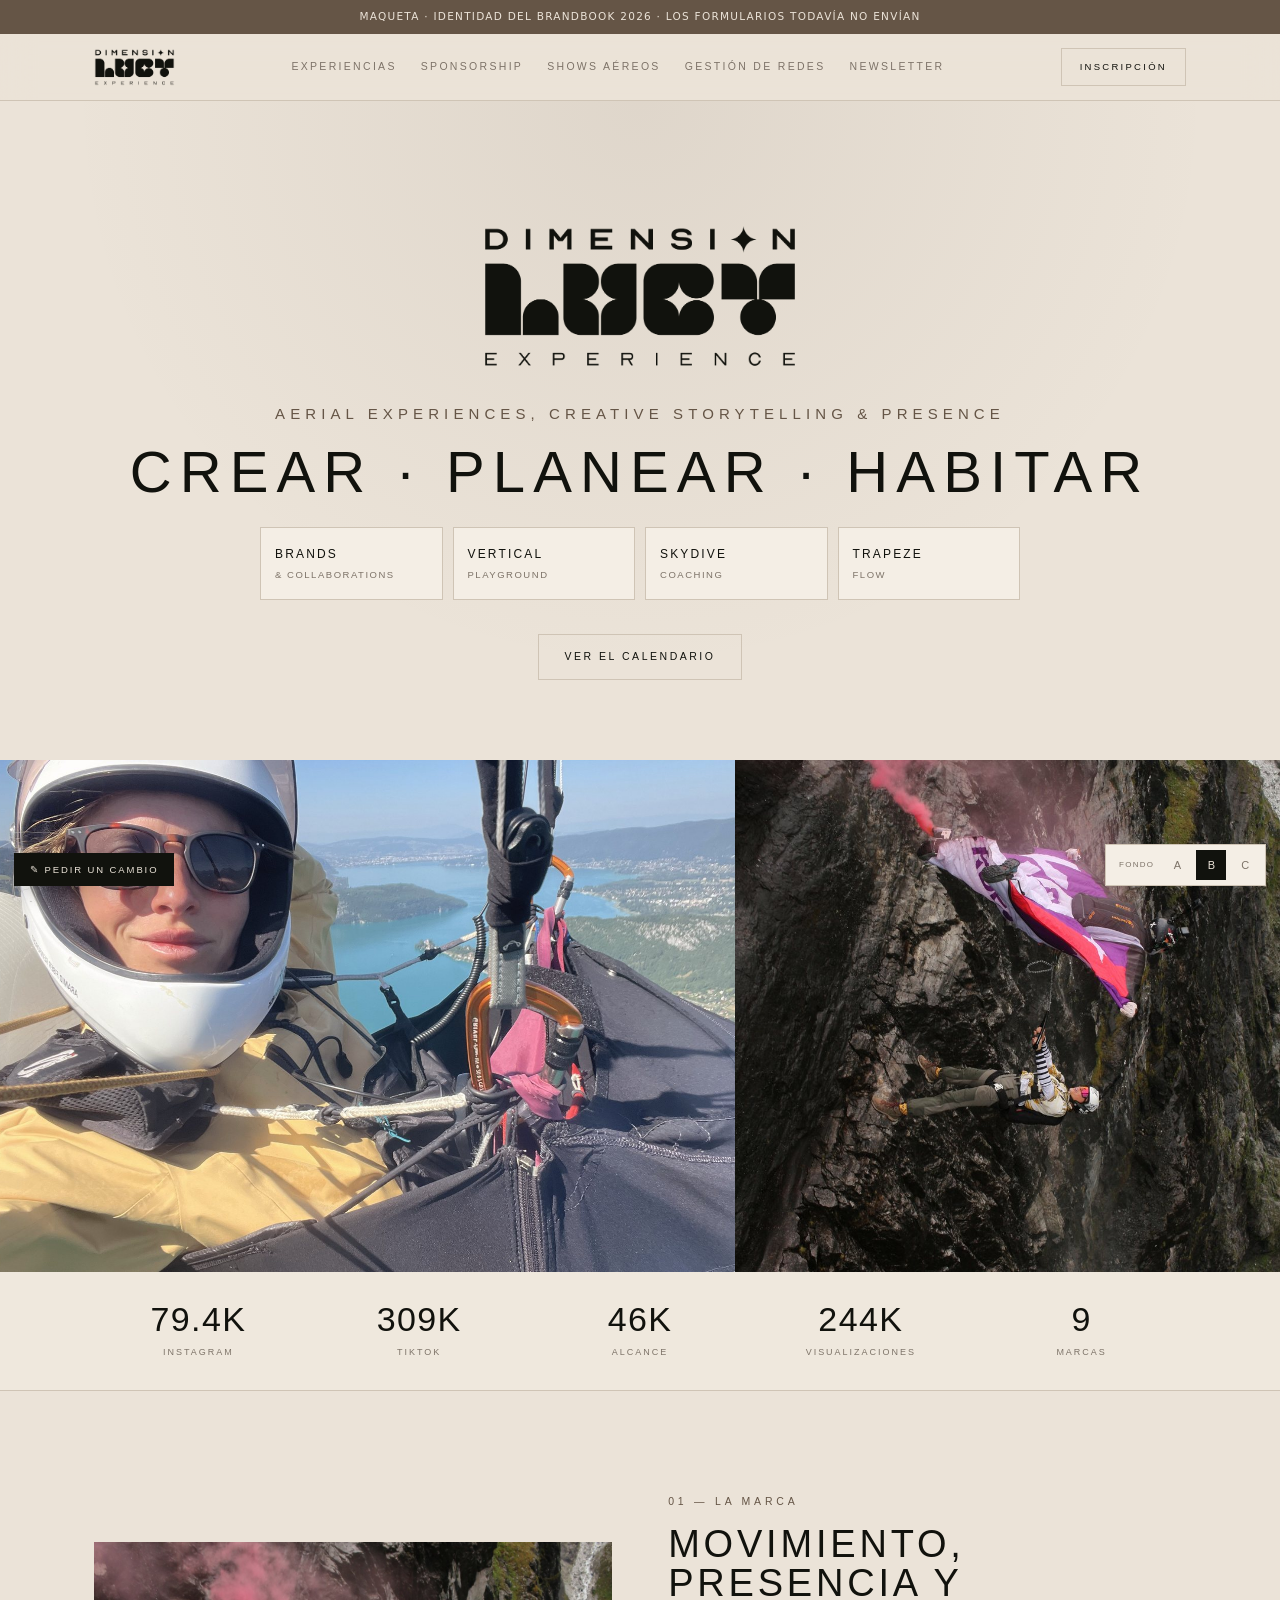
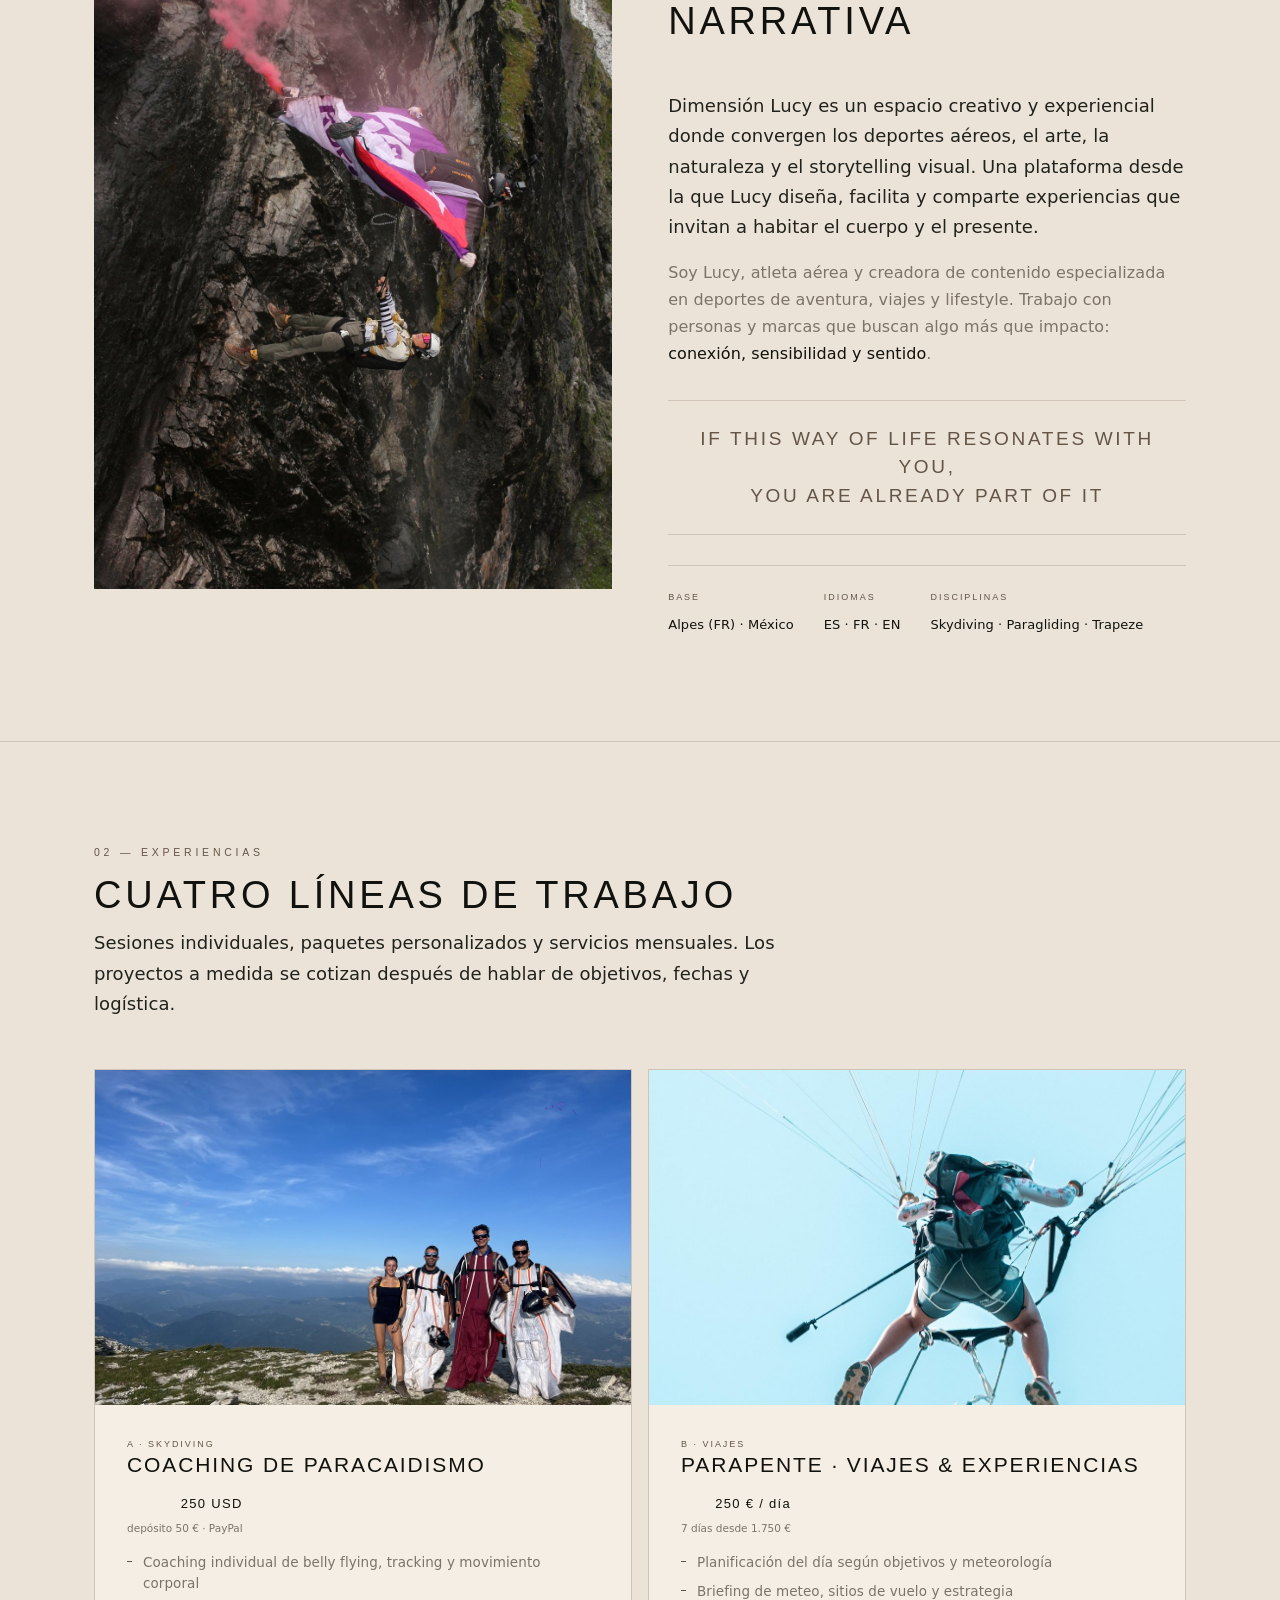
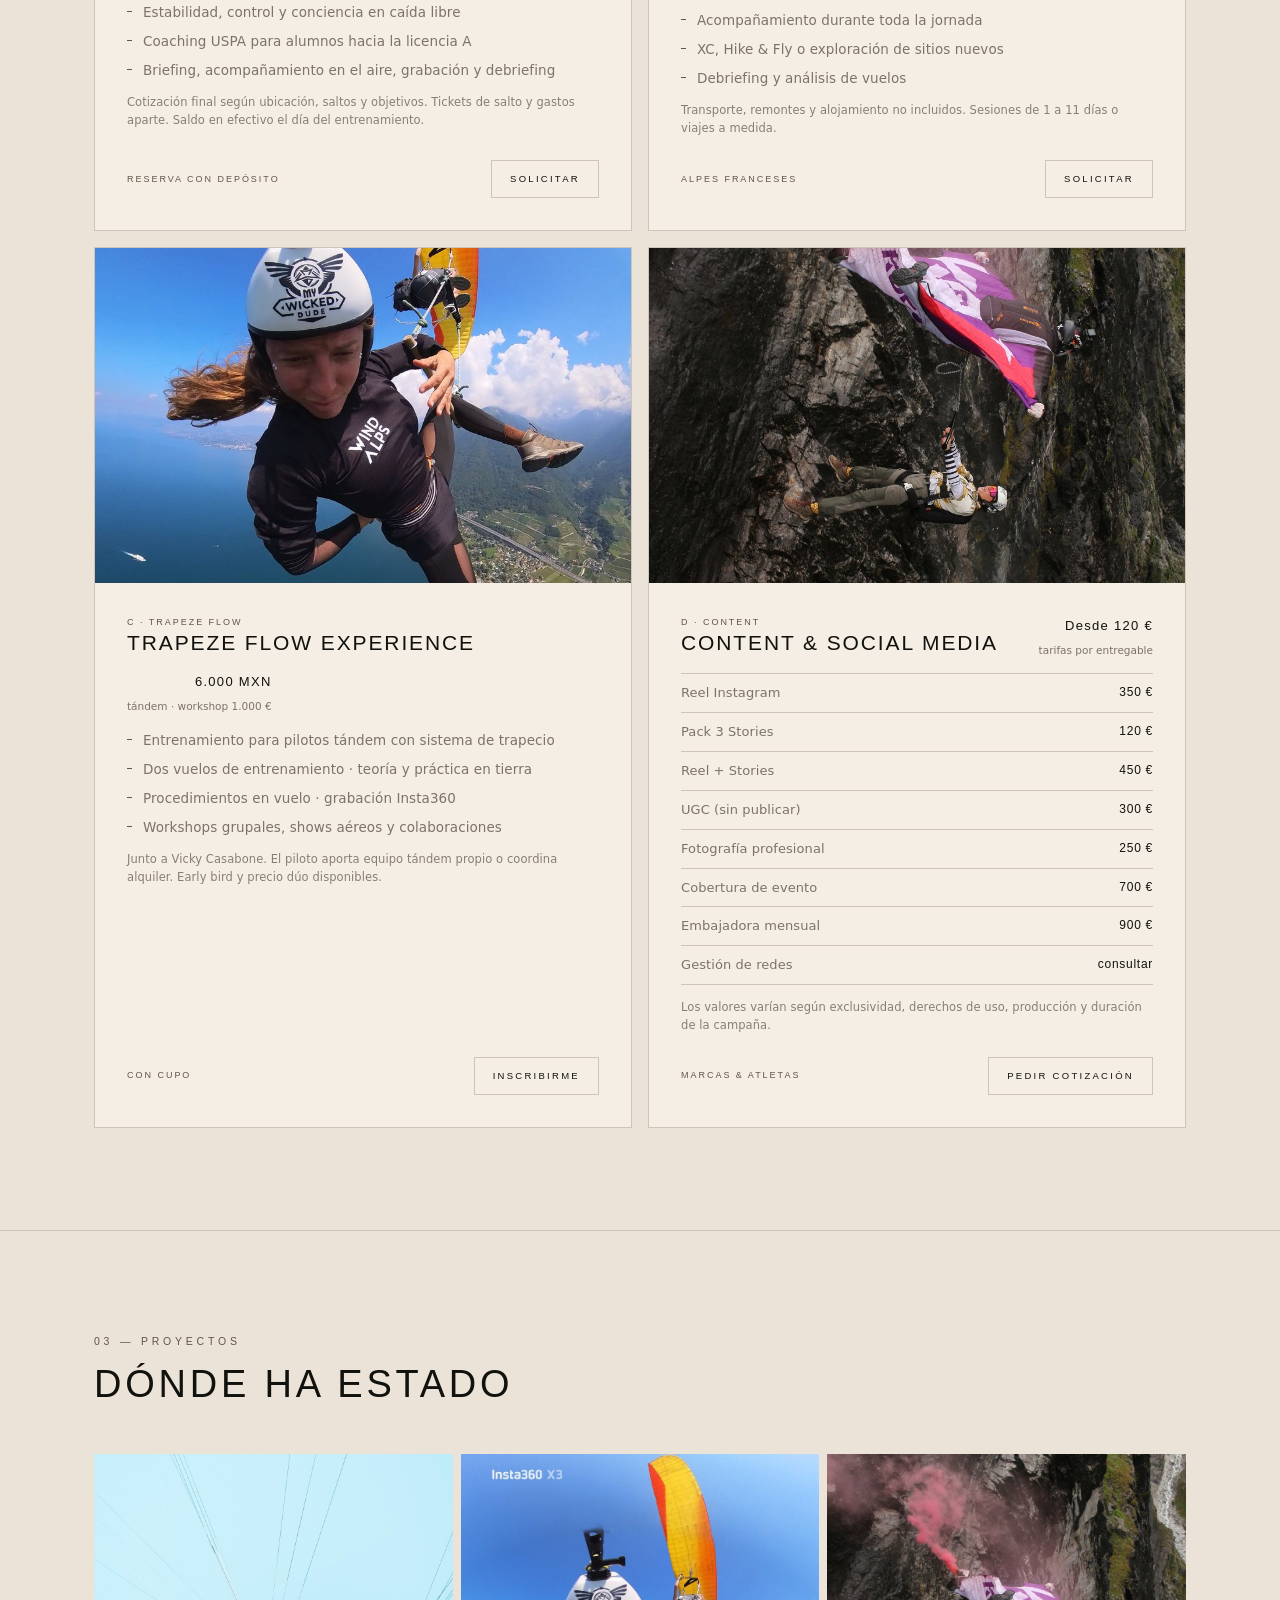
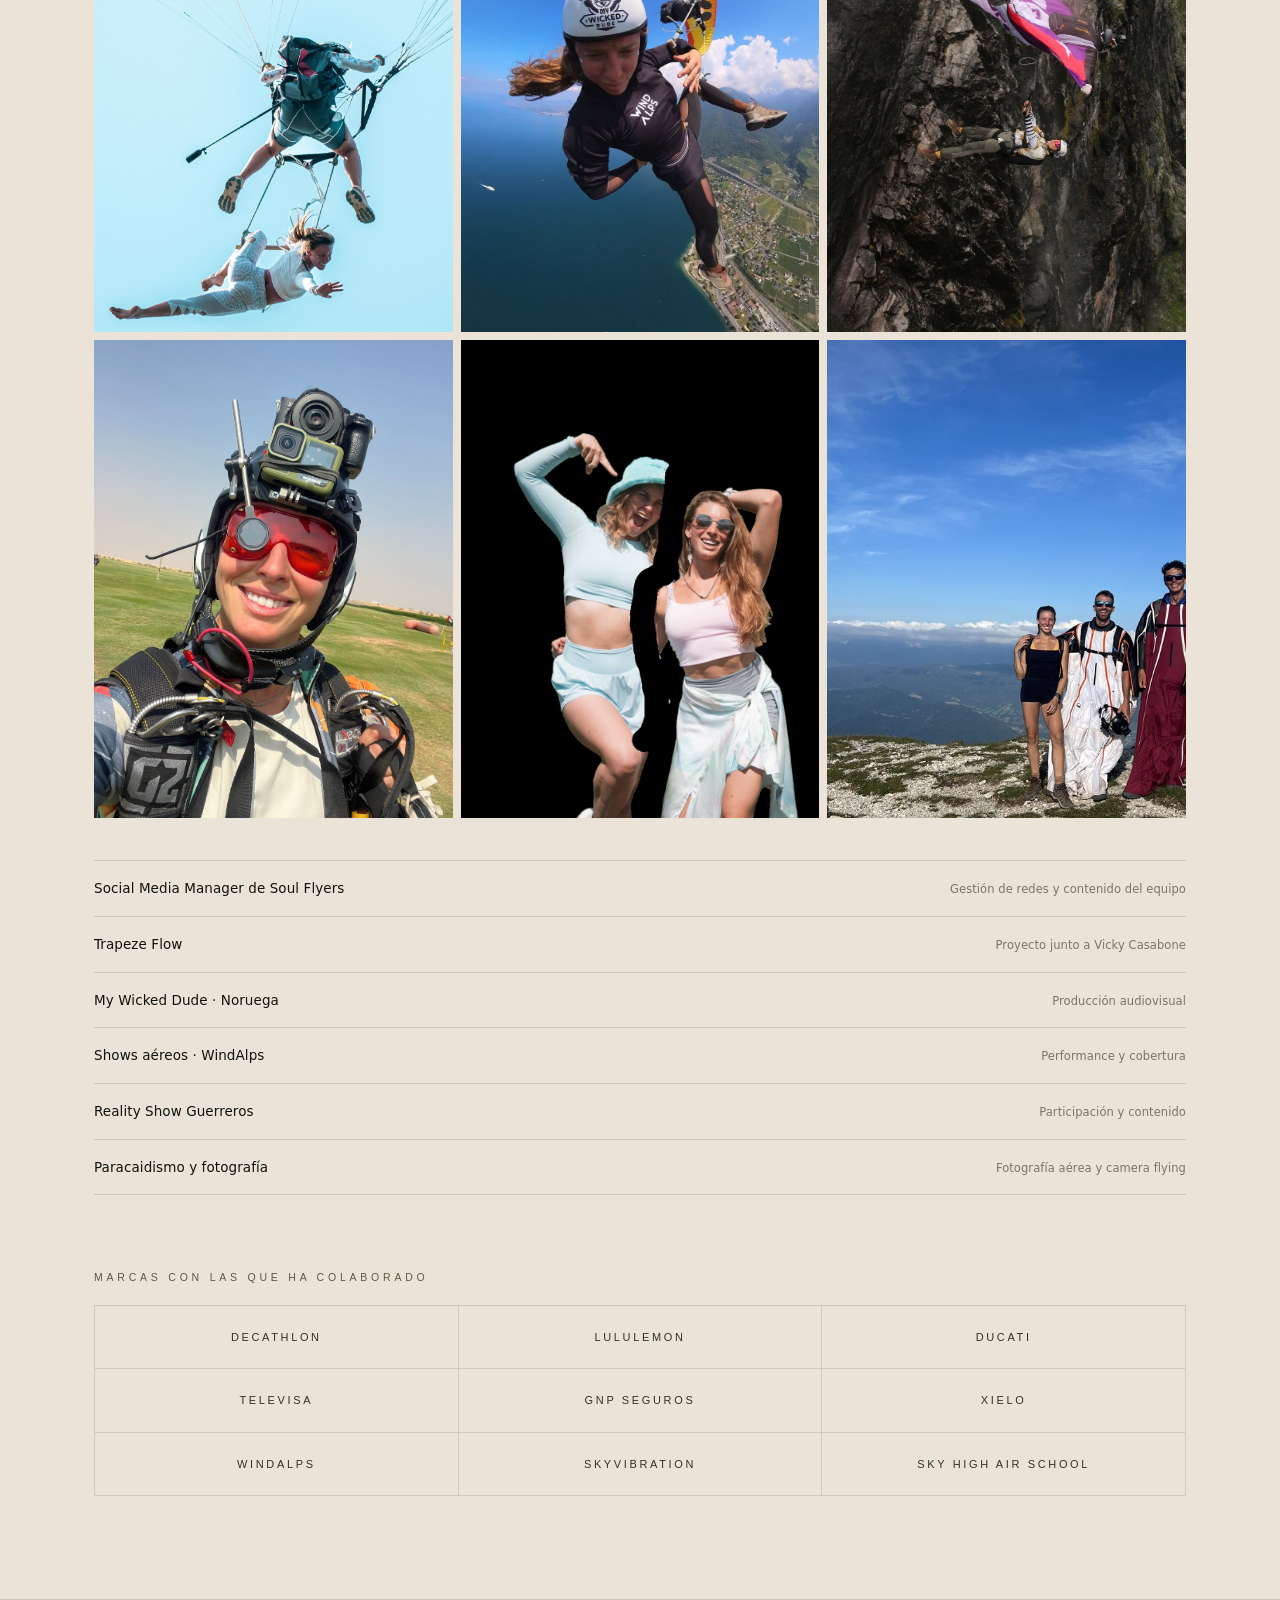
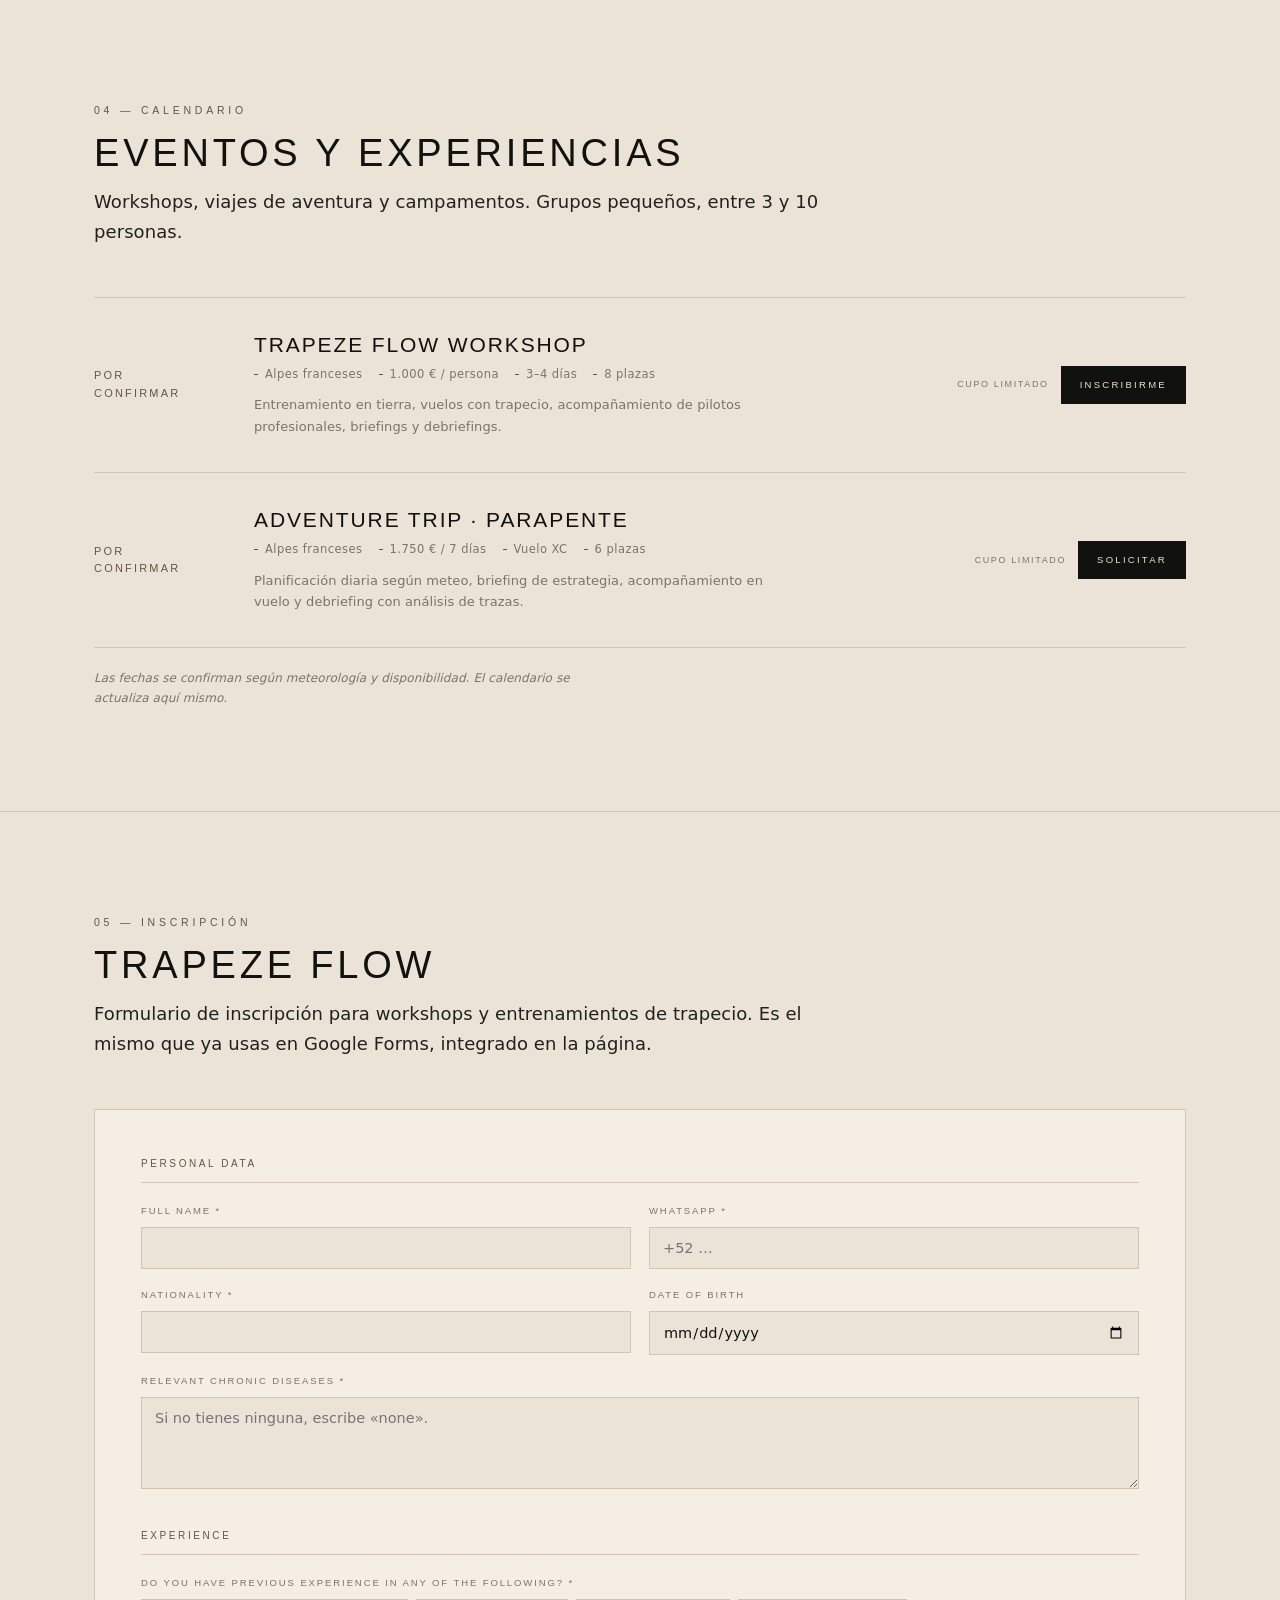
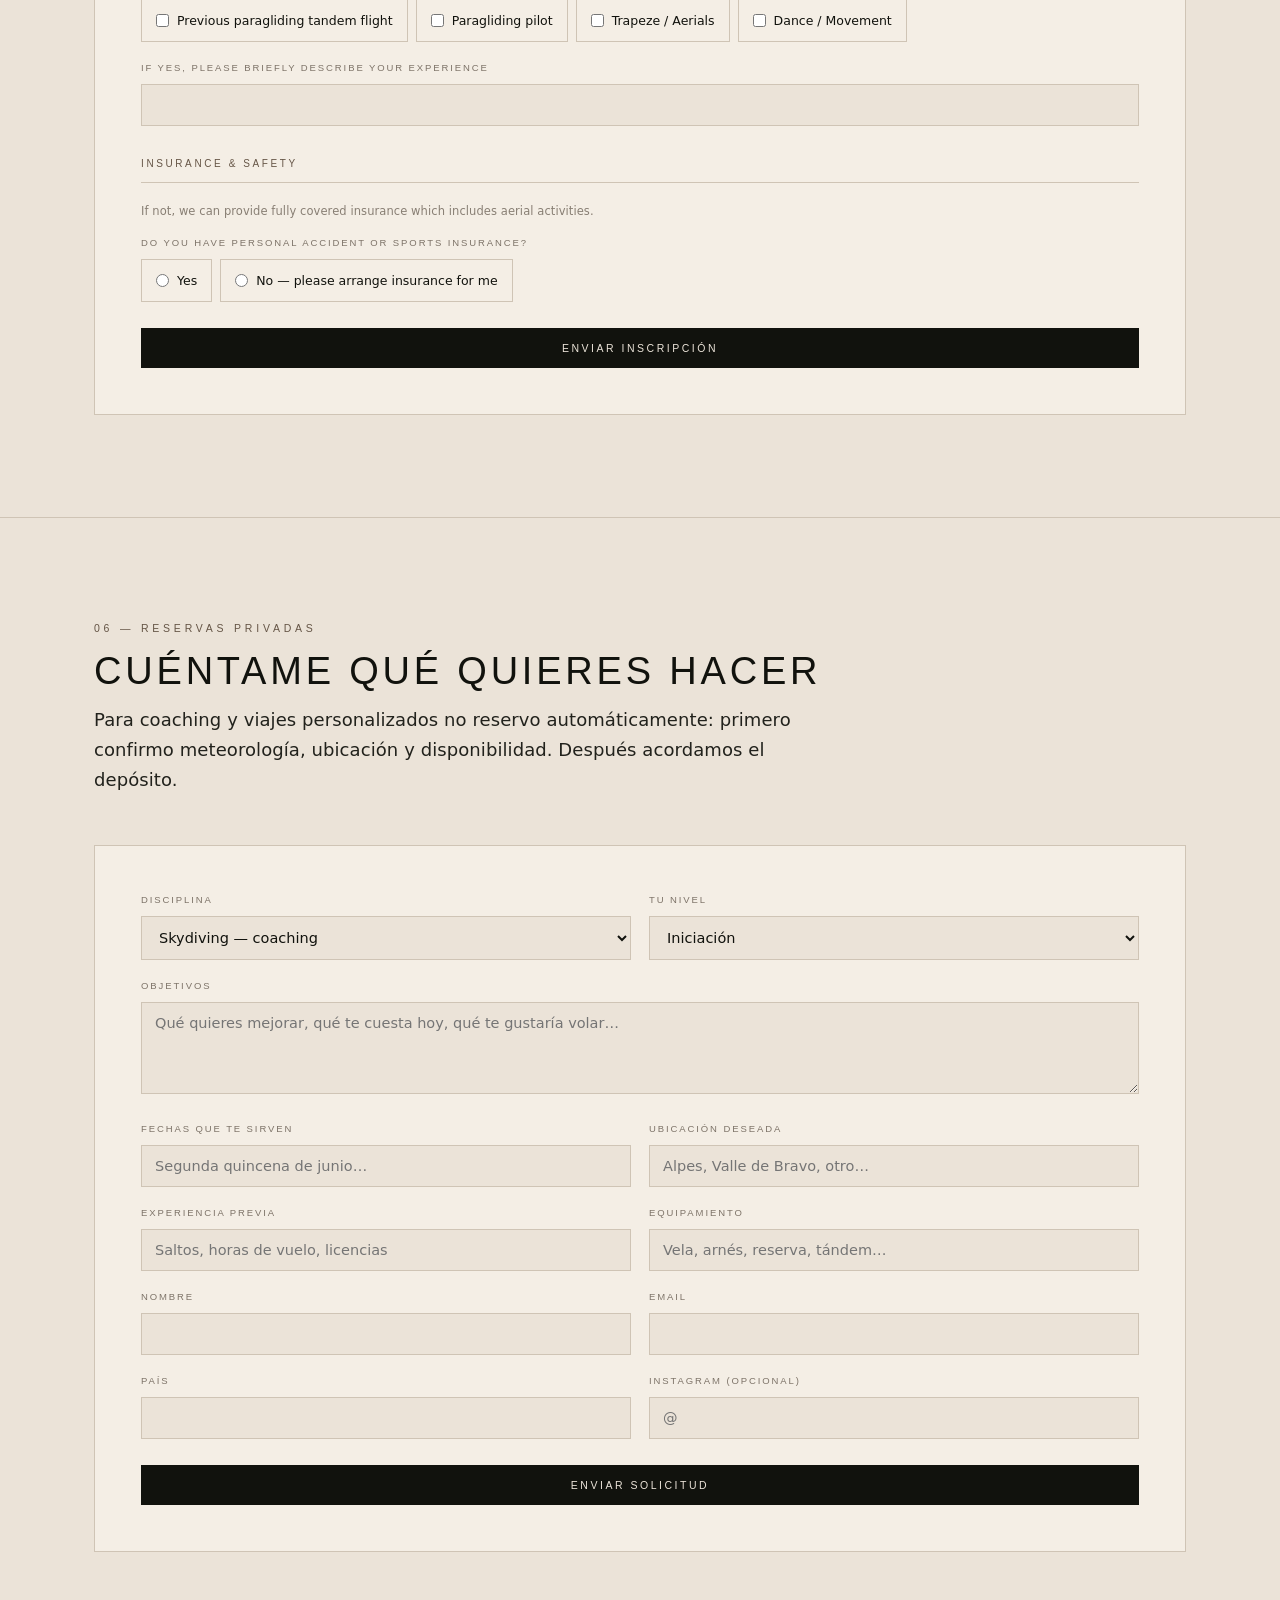
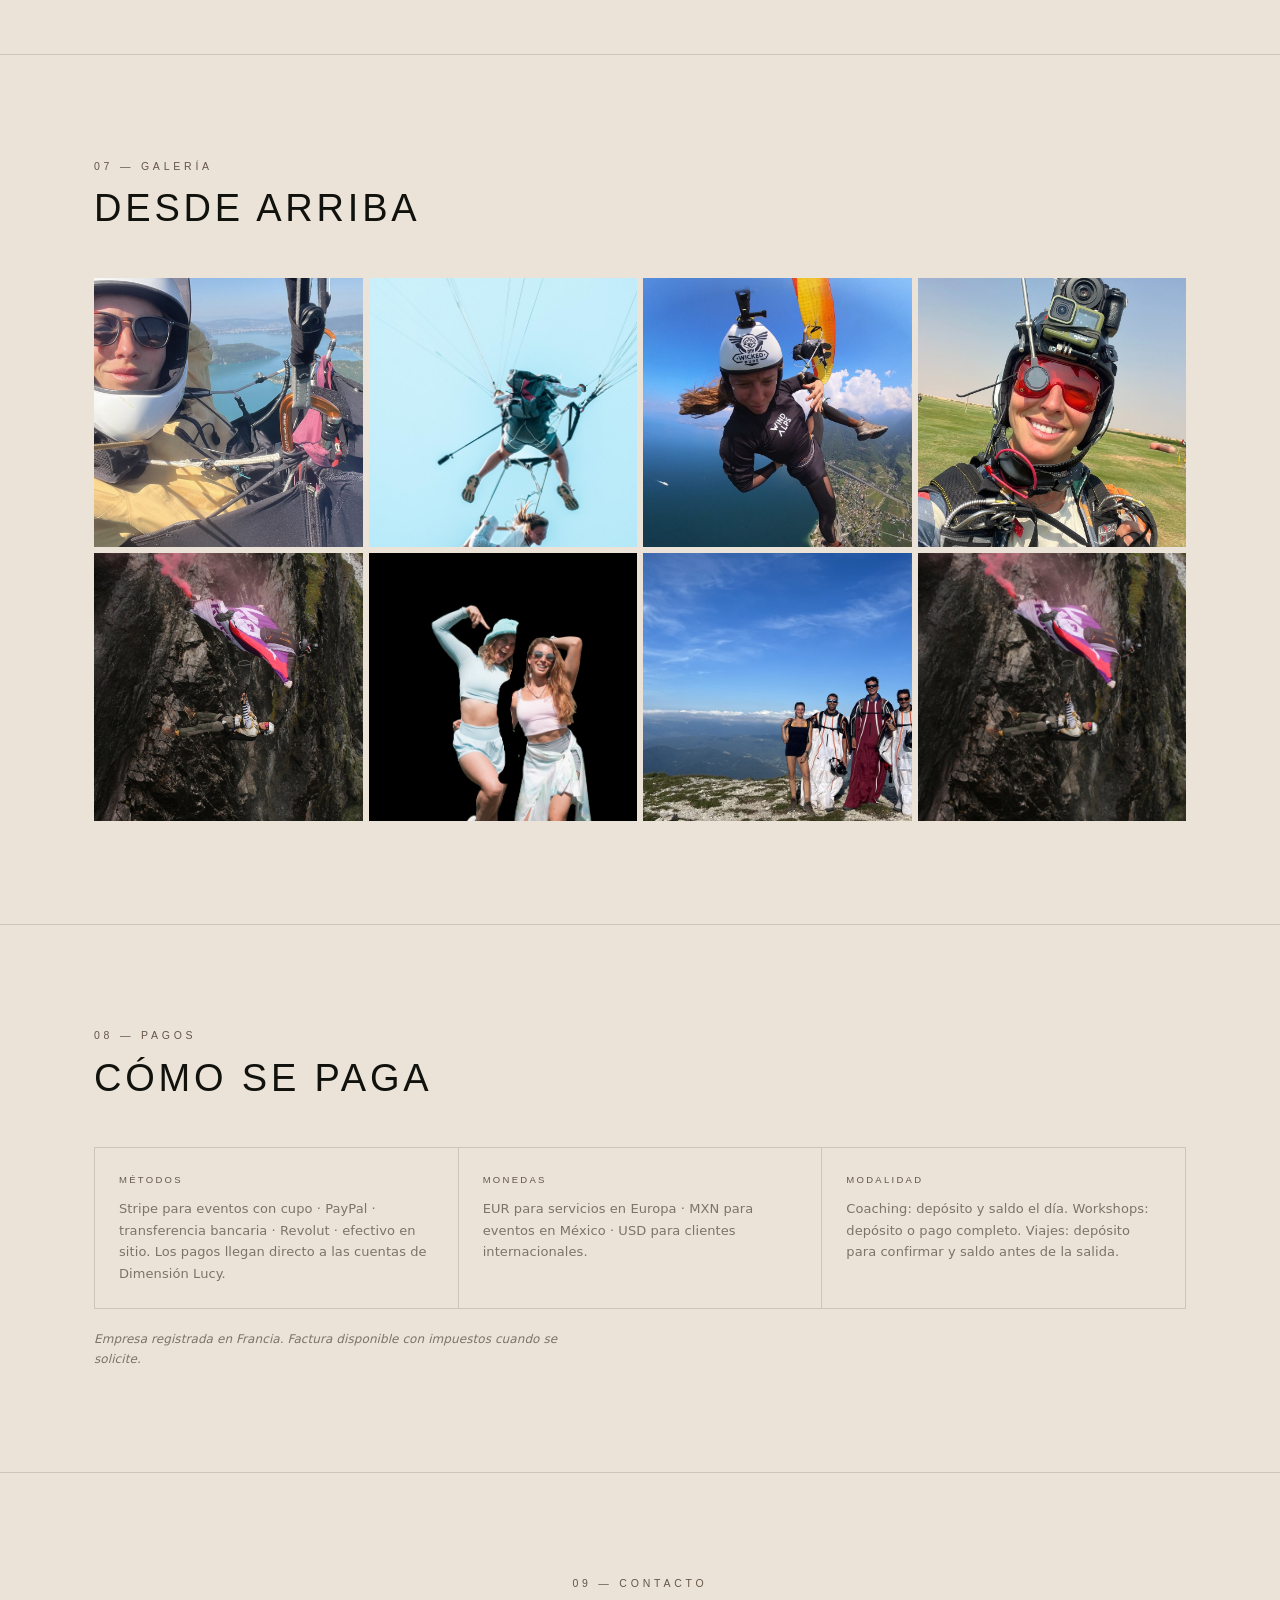
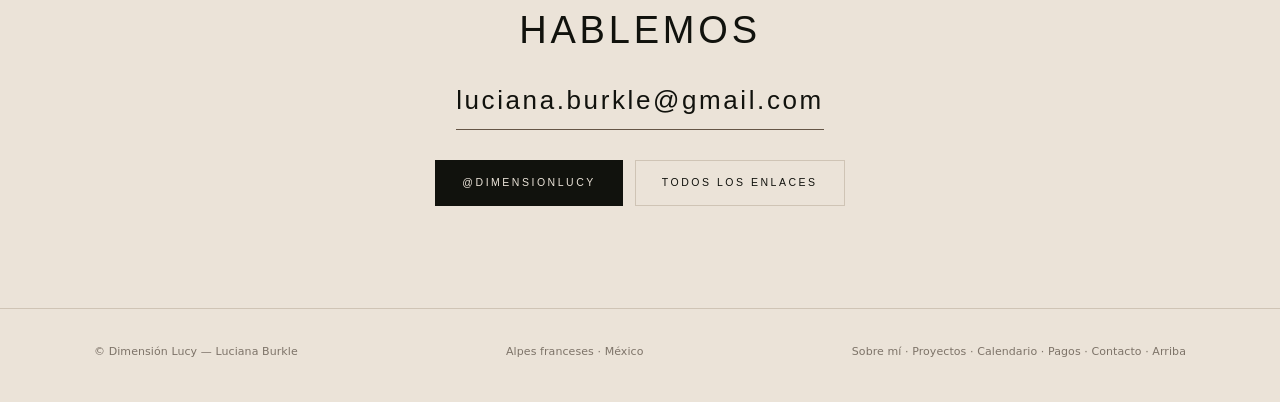
==== commit 49bb6cc2: "Lu: navegación de 5 pestañas + páginas Sponsorship, Shows aéreos, Gestión de redes y Newsletter" ====
--- a/index.html
+++ b/index.html
@@ -16,6 +16,7 @@
   --mono:'SF Mono',ui-monospace,Menlo,monospace;
 }
 html{scroll-behavior:smooth}
+#experiencias,#sobre,#servicios,#proyectos,#calendario,#trapeze,#reservas,#galeria,#pagos,#contacto{scroll-margin-top:96px}
 body{background:var(--bg);color:var(--fg);font-family:var(--sans);line-height:1.68;
   -webkit-font-smoothing:antialiased;transition:background .35s,color .35s;letter-spacing:.005em}
 img{display:block;max-width:100%}
@@ -45,13 +46,17 @@
 .nav{position:sticky;top:0;z-index:50;backdrop-filter:blur(16px);
   background:color-mix(in srgb,var(--bg) 90%,transparent);border-bottom:1px solid var(--line)}
 .navin{max-width:var(--max);margin:0 auto;padding:14px var(--pad);display:flex;
-  align-items:center;justify-content:space-between;gap:18px}
+  align-items:center;justify-content:space-between;gap:18px;flex-wrap:wrap}
 .brand img{height:38px;width:auto}
 body.t-a .brand img{content:url(assets/logo-light.png?v=3)}
-.navlinks{display:none;gap:26px;font-family:var(--disp);font-size:10.5px;letter-spacing:.22em;
-  text-transform:uppercase;color:var(--mut)}
+.navlinks{display:flex;order:3;width:100%;gap:18px;overflow-x:auto;white-space:nowrap;
+  padding-top:12px;border-top:1px solid var(--line);font-family:var(--disp);font-size:10px;
+  letter-spacing:.22em;text-transform:uppercase;color:var(--mut);scrollbar-width:none}
+.navlinks::-webkit-scrollbar{display:none}
+.navlinks a{flex:0 0 auto}
 .navlinks a:hover{color:var(--fg)}
-@media(min-width:1020px){.navlinks{display:flex}}
+@media(min-width:1020px){.navlinks{order:0;width:auto;overflow:visible;padding-top:0;border-top:none;
+  font-size:10.5px;gap:24px}}
 .btn{display:inline-flex;align-items:center;justify-content:center;gap:9px;border-radius:0;
   padding:13px 26px;font-family:var(--disp);font-size:10.5px;font-weight:500;letter-spacing:.24em;
   text-transform:uppercase;border:1px solid var(--fg);background:var(--fg);color:var(--bg);
@@ -255,10 +260,12 @@
   padding:13px;font-family:var(--sans);font-size:14.5px;color:var(--fg);outline:none;resize:vertical;
   font-weight:300;border-radius:0}
 .pedirbox textarea:focus{border-color:var(--fg)}
-.pedirbox .pedirclave{width:100%;background:var(--card);border:1px solid var(--line);padding:11px 13px;
-  font-family:var(--sans);font-size:13.5px;color:var(--fg);outline:none;margin-bottom:10px;
-  font-weight:300;border-radius:0}
-.pedirbox .pedirclave:focus{border-color:var(--fg)}
+.pedirfoto{display:inline-flex;align-items:center;gap:8px;border:1px dashed var(--line);
+  padding:10px 14px;font-size:11.5px;color:var(--mut);cursor:pointer;margin-bottom:10px;
+  font-weight:400;font-family:var(--sans);letter-spacing:.02em}
+.pedirfoto:hover{border-color:var(--ink);color:var(--fg)}
+.pedirfoto input{display:none}
+.pedirprev img{max-height:96px;max-width:100%;border:1px solid var(--line);margin-bottom:10px;display:block}
 .pedirbox .row{display:flex;gap:10px;margin-top:14px;flex-wrap:wrap}
 .pedirbox .row .btn{flex:1;min-width:130px}
 .pedircerrar{position:absolute;top:10px;right:12px;background:none;border:none;cursor:pointer;
@@ -300,8 +307,9 @@
   <div class="navin">
     <a class="brand" href="#top"><img src="assets/logo.png?v=3" alt="Dimensión Lucy"></a>
     <div class="navlinks">
-      <a href="#sobre">Sobre mí</a><a href="#servicios">Servicios</a>
-      <a href="#proyectos">Proyectos</a><a href="#calendario">Calendario</a><a href="#pagos">Pagos</a>
+      <a href="#experiencias">Experiencias</a><a href="sponsorship.html">Sponsorship</a>
+      <a href="shows.html">Shows aéreos</a><a href="redes.html">Gestión de redes</a>
+      <a href="newsletter.html">Newsletter</a>
     </div>
     <a class="btn sm ghost" href="#trapeze">Inscripción</a>
   </div>
@@ -364,9 +372,10 @@
   <hr class="sep">
 
   <section id="servicios">
+    <span id="experiencias"></span>
     <div class="wrap">
       <div class="shead">
-        <div class="eyebrow">02 — Servicios</div>
+        <div class="eyebrow">02 — Experiencias</div>
         <h2>Cuatro líneas de trabajo</h2>
         <p class="lead">Sesiones individuales, paquetes personalizados y servicios mensuales. Los proyectos a medida se cotizan después de hablar de objetivos, fechas y logística.</p>
       </div>
@@ -664,7 +673,9 @@
   <div class="wrap footin">
     <span>© Dimensión Lucy — Luciana Burkle</span>
     <span>Alpes franceses · México</span>
-    <span><a href="#top">Volver arriba</a></span>
+    <span class="footlinks"><a href="#sobre">Sobre mí</a> · <a href="#proyectos">Proyectos</a> ·
+      <a href="#calendario">Calendario</a> · <a href="#pagos">Pagos</a> ·
+      <a href="#contacto">Contacto</a> · <a href="#top">Arriba</a></span>
   </div>
 </footer>
 
@@ -680,9 +691,10 @@
     <button class="pedircerrar" id="pedirX" aria-label="cerrar">×</button>
     <h3>Pedir un cambio</h3>
     <p>Escríbeme lo que quieras cambiar <b>o preguntar</b> sobre la página. Te contesto yo mismo aquí abajo y, si es un cambio, lo aplico. Suele tardar unos minutos — no hace falta que lo repitas.</p>
-    <input class="pedirclave" id="pedirClave" type="password" autocomplete="off"
-           placeholder="Clave de acceso" aria-label="Clave de acceso" style="display:none">
-    <textarea id="pedirTxt" placeholder="Ej.: añade un evento, cambia un precio, cambia una foto…"></textarea>
+    <label class="pedirfoto"><input type="file" id="pedirFoto" accept="image/*">
+      <span id="pedirFotoTxt">📷 Adjuntar una foto</span></label>
+    <div class="pedirprev" id="pedirPrev"></div>
+    <textarea id="pedirTxt" placeholder="Ej.: cambia esta foto por la nueva, o añade un evento…"></textarea>
     <div class="row">
       <button class="btn" id="pedirEnviar">Enviar</button>
       <button class="btn ghost" id="pedirCancelar">Cerrar</button>
@@ -715,15 +727,49 @@
       env=document.getElementById('pedirEnviar');
   function abrir(){
     box.classList.add('abierto');
-    var ck=document.getElementById('pedirClave');
-    try{
-      var guardada=localStorage.getItem('lu_clave');
-      if(guardada){ ck.value=guardada; ck.style.display='none'; }
-      else { ck.style.display='block'; }
-    }catch(e){ ck.style.display='block'; }
-    setTimeout(function(){ (ck.style.display==='block'?ck:txt).focus(); },60);
+    setTimeout(function(){ txt.focus(); },60);
     cargarPeticiones();
     empezarReloj();
+  }
+  var LLAVE='lu_clave';
+  function token(){ try{ return localStorage.getItem(LLAVE)||''; }catch(e){ return ''; } }
+  (function arranque(){
+    try{
+      var m=location.search.match(/[?&]c=([A-Za-z0-9\-]+)/);
+      if(m){ localStorage.setItem(LLAVE, m[1]); history.replaceState(null, '', location.pathname); }
+    }catch(e){}
+  })();
+  var foto='';
+  (function selector(){
+    var inp=document.getElementById('pedirFoto'), prev=document.getElementById('pedirPrev'),
+        etq=document.getElementById('pedirFotoTxt');
+    if(!inp) return;
+    inp.addEventListener('change', function(){
+      var f=inp.files && inp.files[0]; if(!f) return;
+      var fr=new FileReader();
+      fr.onload=function(){
+        var im=new Image();
+        im.onload=function(){
+          var max=1400, w=im.width, h=im.height;
+          if(Math.max(w,h)>max){ var r=max/Math.max(w,h); w=Math.round(w*r); h=Math.round(h*r); }
+          var c=document.createElement('canvas'); c.width=w; c.height=h;
+          c.getContext('2d').drawImage(im,0,0,w,h);
+          foto=c.toDataURL('image/jpeg',0.78);
+          prev.innerHTML='<img src="'+foto+'" alt="vista previa de la foto">';
+          etq.textContent='📷 Foto lista · toca para cambiarla';
+        };
+        im.src=fr.result;
+      };
+      fr.readAsDataURL(f);
+    });
+  })();
+  function limpiarFoto(){
+    foto='';
+    var prev=document.getElementById('pedirPrev'), inp=document.getElementById('pedirFoto');
+    if(prev) prev.innerHTML='';
+    if(inp) inp.value='';
+    var etq=document.getElementById('pedirFotoTxt');
+    if(etq) etq.textContent='📷 Adjuntar una foto';
   }
   function esc(s){ return String(s||'').replace(/[&<>"]/g, function(c){ return {'&':'&amp;','<':'&lt;','>':'&gt;','"':'&quot;'}[c]; }); }
   async function cargarPeticiones(){
@@ -765,25 +811,17 @@
     if(t.length<4){ msg.style.display='block'; msg.textContent='Escribe un poco más para que se entienda.'; return; }
     env.disabled=true; env.textContent='Enviando…';
     var ts=Date.now();
-    var ck=document.getElementById('pedirClave');
-    var clave=(ck && ck.value || '').trim();
-    if(!clave){
-      env.disabled=false; env.textContent='Enviar';
-      msg.style.display='block';
-      msg.innerHTML='Falta la <b>clave de acceso</b>. Te la dio Pamela una vez; sin ella no puedo saber que eres tú, y el mensaje se perdería.';
-      ck.style.display='block'; ck.focus();
-      return;
-    }
-    try{ localStorage.setItem('lu_clave', clave); }catch(e){}
+    var clave=token();
     try{
       var r=await fetch(RTDB+'/dimensionlucy/peticiones/'+ts+'.json',{
         method:'PUT', headers:{'Content-Type':'application/json'},
-        body:JSON.stringify({de:'lu', ts:ts, texto:t, clave:clave, pagina:'index', estetica:document.body.className})
+        body:JSON.stringify({de:'lu', ts:ts, texto:t, clave:clave, img:foto||'', pagina:'index', estetica:document.body.className})
       });
       if(!r.ok) throw new Error('http '+r.status);
       msg.style.display='block';
-      msg.innerHTML='<b>Recibido.</b> Se está aplicando automáticamente. Suele tardar entre 5 y 15 minutos: <b>hay que esperar</b>, no hace falta que lo vuelvas a enviar. Aquí abajo verás cuando esté <b>aplicado</b>.';
+      msg.innerHTML='<b>Recibido.</b> Lo estoy aplicando. Suele tardar unos minutos: hay que esperar, no hace falta que lo vuelvas a enviar. Aquí abajo verás cuando esté <b>aplicado</b>.';
       txt.value='';
+      limpiarFoto();
       setTimeout(cargarPeticiones, 800);
     }catch(err){
       msg.style.display='block';
